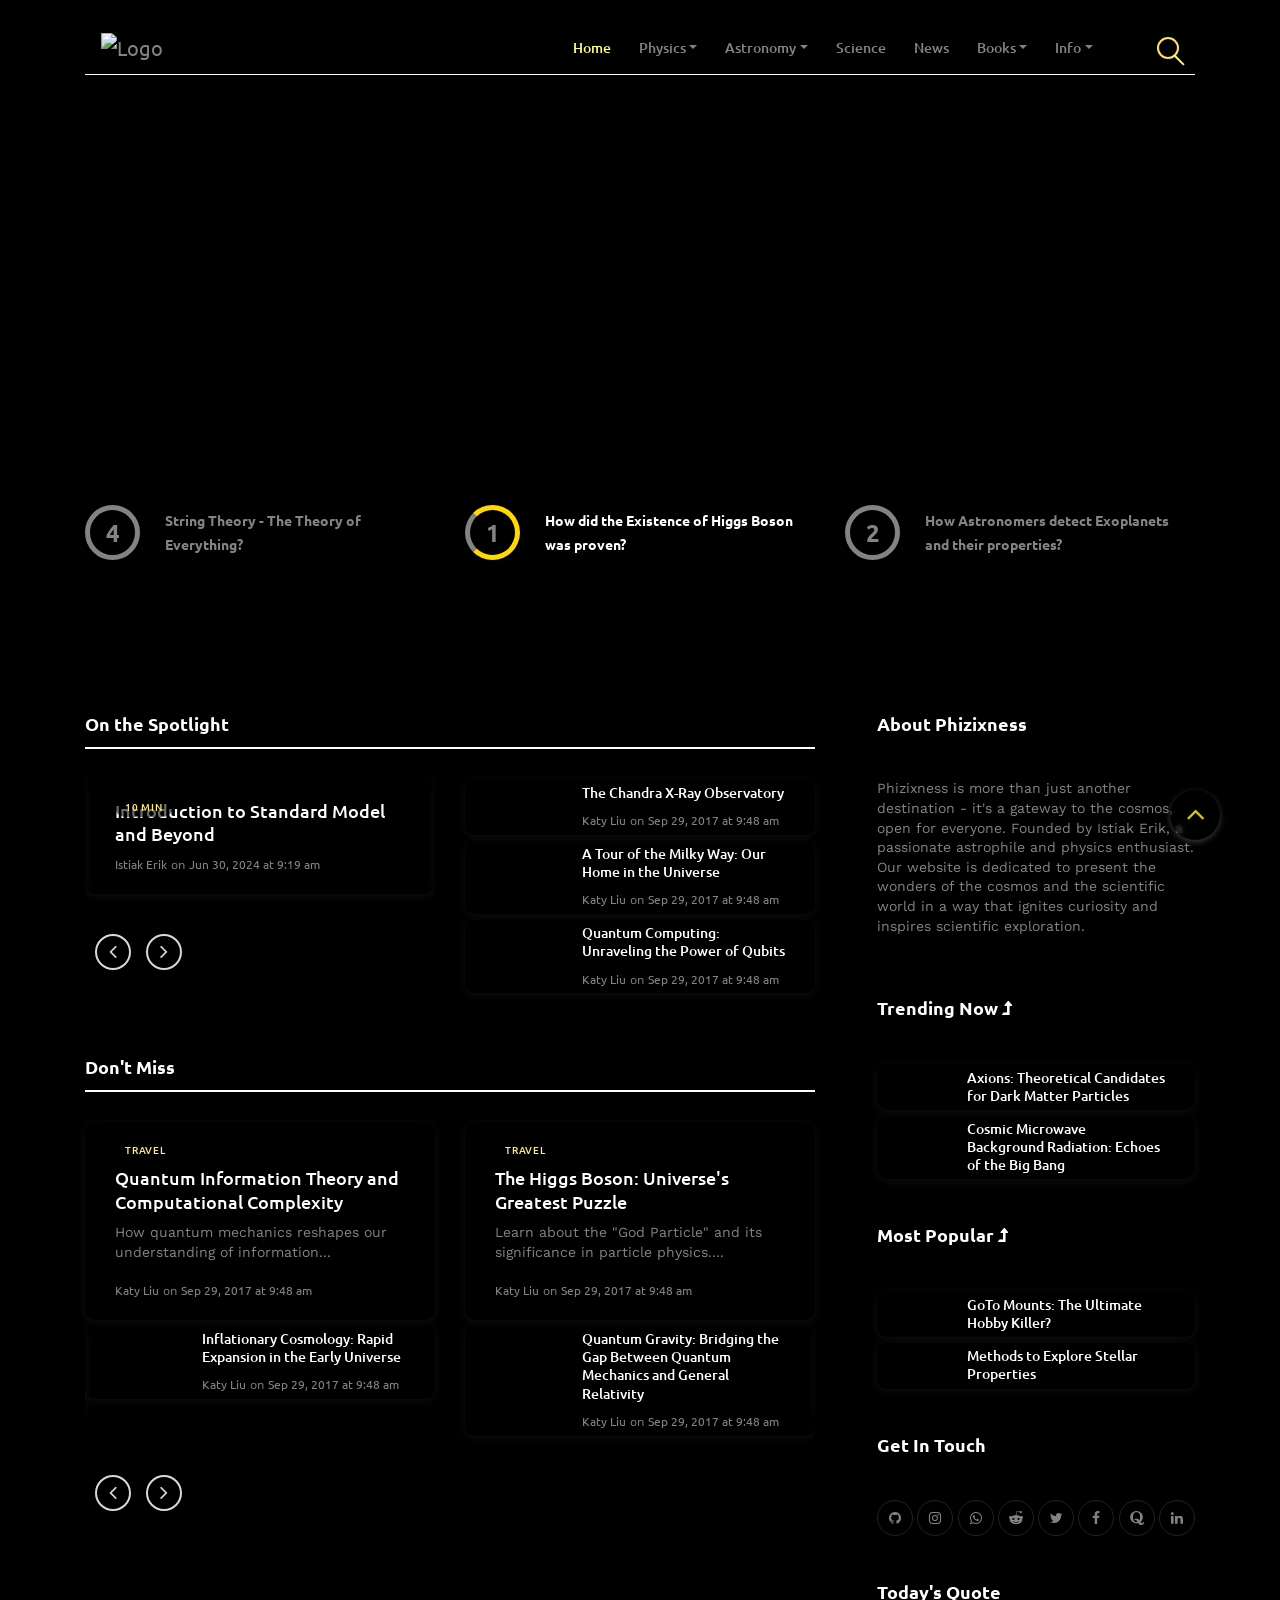
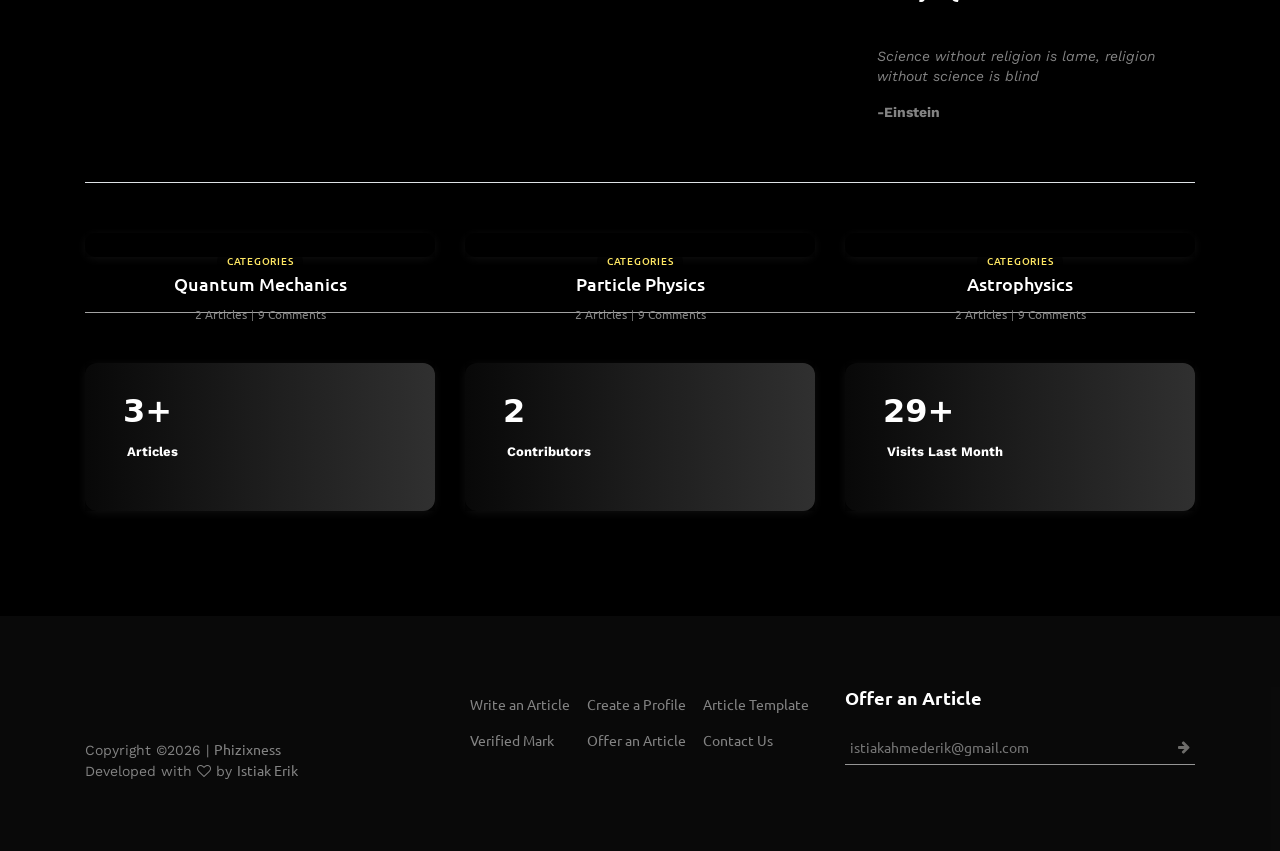
==== index.html @ fdd2c95c "Add files via upload" ====
<!DOCTYPE html>
<html lang="en">


<head>
    <meta charset="UTF-8">
    <meta name="description" content="">
    <meta http-equiv="X-UA-Compatible" content="IE=edge">
    <meta name="viewport" content="width=device-width, initial-scale=1, shrink-to-fit=no">
    <!-- The above 4 meta tags *must* come first in the head; any other head content must come *after* these tags -->

    <!-- Title  -->
    <title>Phizixness - Home</title>

    <!-- Favicon  -->
    <link rel="icon" href="img/core-img/favicon.ico">

    <!-- Style CSS -->
    <link rel="stylesheet" href="style.css">

<!-- Google tag (gtag.js) -->
<script async src="https://www.googletagmanager.com/gtag/js?id=G-6TRLHV42CL"></script>
<script>
  window.dataLayer = window.dataLayer || [];
  function gtag(){dataLayer.push(arguments);}
  gtag('js', new Date());

  gtag('config', 'G-6TRLHV42CL');
</script>

</head>

<body>
    <!-- Preloader Start -->
    <div id="preloader">
        <div class="preload-content">
            <div id="world-load"></div>
        </div>
    </div>
    <!-- Preloader End -->

    <!-- ***** Header Area Start ***** -->
    <header class="header-area">
        <div class="container">
            <div class="row">
                <div class="col-12">
                    <nav class="navbar navbar-expand-lg">
                        <!-- Logo -->
                        <a class="navbar-brand" href="index.html"><img src="img/core-img/logo.png" alt="Logo"></a>
                      
                        <!-- Navbar Toggler -->
                        <button class="navbar-toggler" type="button" data-toggle="collapse" data-target="#worldNav" aria-controls="worldNav" aria-expanded="false" aria-label="Toggle navigation"><span class="navbar-toggler-icon"></span></button>
                        <!-- Navbar -->
                        <div class="collapse navbar-collapse" id="worldNav">
                            <ul class="navbar-nav ml-auto">
                                <li class="nav-item active">
                                    <a class="nav-link" href="index.html">Home <span class="sr-only">(current)</span></a>
                                </li>
                                
                                <li class="nav-item dropdown">
                                    <a class="nav-link dropdown-toggle" href="#" id="navbarDropdown" role="button" data-toggle="dropdown" aria-haspopup="true" aria-expanded="false">Physics</a>
                                    <div class="dropdown-menu" aria-labelledby="navbarDropdown">
                                        <a class="dropdown-item" href="astrophysics.html"><b>Astrophysics</b></a>
                                        <a class="dropdown-item" href="qm.html"><b>Quantum Mechanics</b></a>
                                        <a class="dropdown-item" href="pp.html"><b>Particle Physics</b></a>
                                        <a class="dropdown-item" href="tp.html"><b>Theoretical Physics</b></a>
                                    </div>
                                </li>

                                <li class="nav-item dropdown">
                                    <a class="nav-link dropdown-toggle" href="#" id="navbarDropdown" role="button" data-toggle="dropdown" aria-haspopup="true" aria-expanded="false">Astronomy</a>
                                    <div class="dropdown-menu" aria-labelledby="navbarDropdown">
                                        <a class="dropdown-item" href="astronomy.html"><b>Astronomy</b></a>
                                        <a class="dropdown-item" href="ns.html"><b>In the Sky</b></a>
                                        <a class="dropdown-item" href="ap.html"><b>Astrophotography</b></a>
                                    </div>
                                </li>



                            <li class="nav-item">
                                <a class="nav-link" href="s.html">Science</a>
                            </li>
                                
                                <li class="nav-item">
                                    <a class="nav-link" href="news.html">News</a>
                                </li>

                                <li class="nav-item dropdown">
                                    <a class="nav-link dropdown-toggle" href="#" id="navbarDropdown" role="button" data-toggle="dropdown" aria-haspopup="true" aria-expanded="false">Books</a>
                                    <div class="dropdown-menu" aria-labelledby="navbarDropdown">
                                        <a class="dropdown-item" href="https://phizixness.github.io/quran/"><b>Quran</b></a>
                                        <a class="dropdown-item" href="book.html"><b>Self-Help Books</b></a>
                                    </div>
                                </li>




                                <li class="nav-item dropdown">
                                    <a class="nav-link dropdown-toggle" href="#" id="navbarDropdown" role="button" data-toggle="dropdown" aria-haspopup="true" aria-expanded="false">Info</a>
                                    <div class="dropdown-menu" aria-labelledby="navbarDropdown">
                                        <a class="dropdown-item" href="writer's-info.html"><b>Certified Writers</b></a>
                                        <a class="dropdown-item" href="faqs.html"><b>FAQs</b></a>
                                        <a class="dropdown-item" href="about.html"><b>Our Mission</b></a>
                                        <a class="dropdown-item" href="contact.html"><b>Contact</b></a>

                                    </div>
                                </li>
                            </ul>
                            <!-- Search Form  -->
                            <div id="search-wrapper">
                                <form action="search.html">
                                    <input type="text" id="search" placeholder="Search Anything...">
                                    <div id="close-icon"></div>
                                    <input class="d-none" type="submit" value="">
                                </form>
                            </div>
                        </div>
                    </nav>
                </div>
            </div>
        </div>
    </header>
    <!-- ***** Header Area End ***** -->

    <!-- ********** Hero Area Start ********** -->
    <div class="hero-area">

        <!-- Hero Slides Area -->
        <div class="hero-slides owl-carousel">
            <!-- Single Slide -->
            <div class="single-hero-slide bg-img background-overlay" style="background-image: url(img/index-img/sl1.webp);"></div>
            <!-- Single Slide -->
            <div class="single-hero-slide bg-img background-overlay" style="background-image: url(img/index-img/sl2.webp);"></div>
            <!-- Single Slide -->
            <div class="single-hero-slide bg-img background-overlay" style="background-image: url(img/index-img/sl3.webp);"></div>
            <!-- Single Slide -->
            <div class="single-hero-slide bg-img background-overlay" style="background-image: url(img/index-img/sl4.webp);"></div>
        </div>

        <!-- Hero Post Slide -->
        <div class="hero-post-area">
            <div class="container">
                <div class="row">
                    <div class="col-12">
                        <div class="hero-post-slide">
                            <!-- Single Slide -->
                            <div class="single-slide d-flex align-items-center">
                                <div class="post-number">
                                    <p>1</p>
                                </div>
                                <div class="post-title">
                                    <a href="single-blog.html">How did the Existence of Higgs Boson was proven?</a>
                                </div>
                            </div>
                            <!-- Single Slide -->
                            <div class="single-slide d-flex align-items-center">
                                <div class="post-number">
                                    <p>2</p>
                                </div>
                                <div class="post-title">
                                    <a href="single-blog.html">How Astronomers detect Exoplanets and their properties?</a>
                                </div>
                            </div>
                            <!-- Single Slide -->
                            <div class="single-slide d-flex align-items-center">
                                <div class="post-number">
                                    <p>3</p>
                                </div>
                                <div class="post-title">
                                    <a href="single-blog.html">Nutrino - The Ghost Particle</a>
                                </div>
                            </div>
                            <!-- Single Slide -->
                            <div class="single-slide d-flex align-items-center">
                                <div class="post-number">
                                    <p>4</p>
                                </div>
                                <div class="post-title">
                                    <a href="single-blog.html">String Theory - The Theory of Everything?</a>
                                </div>
                            </div>
                            
                        </div>
                    </div>
                </div>
            </div>
        </div>
    </div>
    <!-- ********** Hero Area End ********** -->
    <div class="main-content-wrapper section-padding-100">
        <div class="container">
            <div class="row justify-content-center">
                <!-- ============= Post Content Area Start ============= -->
                <div class="col-12 col-lg-8">
                    <div class="post-content-area mb-50">
                        <!-- Catagory Area -->
                        <div class="world-catagory-area">
                            <ul class="nav nav-tabs" id="myTab" role="tablist">
                                <li class="title">On the Spotlight</li>

                                
                            </ul>

                            <div class="tab-content" id="myTabContent">

                                <div class="tab-pane fade show active" id="world-tab-1" role="tabpanel" aria-labelledby="tab1">
                                    <div class="row">
                                        <div class="col-12 col-md-6">
                                            <div class="world-catagory-slider owl-carousel wow fadeInUpBig" data-wow-delay="0.1s">

                                                <!-- Single Blog Post -->
                                                <div class="single-blog-post">
                                                    <!-- Post Thumbnail -->
                                                    <div class="post-thumbnail">
                                                        <a href="pp-Standard-Model.html"> <img src="img/main-img/pp/pp-1.webp" alt=""></a>
                                                        <!-- Catagory -->
                                                        <div class="post-cta"><a href="#">10 Min</a></div>
                                                    </div>
                                                    <!-- Post Content -->
                                                    <div class="post-content">
                                                        <a href="pp-Standard-Model.html" class="headline">
                                                            <h5>Introduction to Standard Model and Beyond</h5>
                                                        </a>
                                                        <!-- Post Meta -->
                                                        <div class="post-meta">
                                                            <p><a href="#" class="post-author">Istiak Erik</a> on <a href="#" class="post-date">Jun 30, 2024 at 9:19 am</a></p>
                                                        </div>
                                                    </div>
                                                </div>

                                                <!-- Single Blog Post -->
                                                <div class="single-blog-post">
                                                    <!-- Post Thumbnail -->
                                                    <div class="post-thumbnail">
                                                        <a href="an-Tapestry-of-Constellations.html"> <img src="img/main-img/an/an-1.webp" alt=""></a>
                                                        <!-- Catagory -->
                                                        <div class="post-cta"><a href="#">travel</a></div>
                                                    </div>
                                                    <!-- Post Content -->
                                                    <div class="post-content">
                                                        <a href="an-Tapestry-of-Constellations.html" class="headline">
                                                            <h5>Backstory: Mythological Tapestry of Constellations</h5>
                                                        </a>
                                                        <!-- Post Meta -->
                                                        <div class="post-meta">
                                                            <p><a href="#" class="post-author">Istiak Erik</a> on <a href="#" class="post-date">Jun 30, 2024 at 9:19 am</a></p>
                                                        </div>
                                                    </div>
                                                </div>


                                            </div>
                                        </div>

                                        <div class="col-12 col-md-6">
                                            <!-- Single Blog Post -->
                                            <div class="single-blog-post post-style-2 d-flex align-items-center wow fadeInUpBig" data-wow-delay="0.2s">
                                                <!-- Post Thumbnail -->
                                                <div class="post-thumbnail">
                                                    <a href="chandraxray.html"> <img src="img/icon-img/chandraxray.jpg" alt=""></a>
                                                </div>
                                                <!-- Post Content -->
                                                <div class="post-content">
                                                    <a href="chandraxray.html" class="headline">
                                                        <h5>The Chandra X-Ray Observatory</h5>
                                                    </a>
                                                    <!-- Post Meta -->
                                                    <div class="post-meta">
                                                        <p><a href="chandraxray.html" class="post-author">Katy Liu</a> on <a href="#" class="post-date">Sep 29, 2017 at 9:48 am</a></p>
                                                    </div>
                                                </div>
                                            </div>



                                            <!-- Single Blog Post -->
                                            <div class="single-blog-post post-style-2 d-flex align-items-center wow fadeInUpBig" data-wow-delay="0.4s">
                                                <!-- Post Thumbnail -->
                                                <div class="post-thumbnail">
                                                    <a href="tourofmilkyway.html"> <img src="img/icon-img/tourofmilkyway.jpg" alt=""></a>
                                                </div>
                                                <!-- Post Content -->
                                                <div class="post-content">
                                                    <a href="tourofmilkyway.html" class="headline">
                                                        <h5>A Tour of the Milky Way: Our Home in the Universe</h5>
                                                    </a>
                                                    <!-- Post Meta -->
                                                    <div class="post-meta">
                                                        <p><a href="tourofmilkyway.html" class="post-author">Katy Liu</a> on <a href="#" class="post-date">Sep 29, 2017 at 9:48 am</a></p>
                                                    </div>
                                                </div>
                                            </div>

                                            <!-- Single Blog Post -->
                                            <div class="single-blog-post post-style-2 d-flex align-items-center wow fadeInUpBig" data-wow-delay="0.5s">
                                                <!-- Post Thumbnail -->
                                                <div class="post-thumbnail">
                                                    <a href="qcomputing.html"> <img src="img/icon-img/qcomputing.jpg" alt=""></a>
                                                </div>
                                                <!-- Post Content -->
                                                <div class="post-content">
                                                    <a href="qcomputing.hml" class="headline">
                                                        <h5>Quantum Computing: Unraveling the Power of Qubits</h5>
                                                    </a>
                                                    <!-- Post Meta -->
                                                    <div class="post-meta">
                                                        <p><a href="qcomputing.html" class="post-author">Katy Liu</a> on <a href="#" class="post-date">Sep 29, 2017 at 9:48 am</a></p>
                                                    </div>
                                                </div>
                                            </div>
                                        </div>
                                    </div>
                                </div>

                                <div class="tab-pane fade" id="world-tab-2" role="tabpanel" aria-labelledby="tab2">
                                    <div class="row">
                                        <div class="col-12 col-md-6">
                                            <!-- Single Blog Post -->
                                            <div class="single-blog-post">
                                                <!-- Post Thumbnail -->
                                                <div class="post-thumbnail">
                                                    <img src="img/blog-img/b1.jpg" alt="">
                                                    <!-- Catagory -->
                                                    <div class="post-cta"><a href="#">travel</a></div>
                                                </div>
                                                <!-- Post Content -->
                                                <div class="post-content">
                                                    <a href="#" class="headline">
                                                        <h5>Gogh’s Turbulent Mind Depict One of the Most Complex Concepts in Physics?</h5>
                                                    </a>
                                                    <p>........</p>
                                                    <!-- Post Meta -->
                                                    <div class="post-meta">
                                                        <p><a href="#" class="post-author">Katy Liu</a> on <a href="#" class="post-date">Sep 29, 2017 at 9:48 am</a></p>
                                                    </div>
                                                </div>
                                            </div>
                                        </div>

                                        <div class="col-12 col-md-6">
                                            <!-- Single Blog Post -->
                                            <div class="single-blog-post post-style-2 d-flex align-items-center">
                                                <!-- Post Thumbnail -->
                                                <div class="post-thumbnail">
                                                    <img src="img/blog-img/b10.jpg" alt="">
                                                </div>
                                                <!-- Post Content -->
                                                <div class="post-content">
                                                    <a href="#" class="headline">
                                                        <h5>.</h5>
                                                    </a>
                                                    <!-- Post Meta -->
                                                    <div class="post-meta">
                                                        <p><a href="#" class="post-author">Katy Liu</a> on <a href="#" class="post-date">Sep 29, 2017 at 9:48 am</a></p>
                                                    </div>
                                                </div>
                                            </div>

                                            <!-- Single Blog Post -->
                                            <div class="single-blog-post post-style-2 d-flex align-items-center">
                                                <!-- Post Thumbnail -->
                                                <div class="post-thumbnail">
                                                    <img src="img/blog-img/b11.jpg" alt="">
                                                </div>
                                                <!-- Post Content -->
                                                <div class="post-content">
                                                    <a href="#" class="headline">
                                                        <h5>.</h5>
                                                    </a>
                                                    <!-- Post Meta -->
                                                    <div class="post-meta">
                                                        <p><a href="#" class="post-author">Katy Liu</a> on <a href="#" class="post-date">Sep 29, 2017 at 9:48 am</a></p>
                                                    </div>
                                                </div>
                                            </div>

                                            <!-- Single Blog Post -->
                                            <div class="single-blog-post post-style-2 d-flex align-items-center">
                                                <!-- Post Thumbnail -->
                                                <div class="post-thumbnail">
                                                    <img src="img/blog-img/b12.jpg" alt="">
                                                </div>
                                                <!-- Post Content -->
                                                <div class="post-content">
                                                    <a href="#" class="headline">
                                                        <h5>.</h5>
                                                    </a>
                                                    <!-- Post Meta -->
                                                    <div class="post-meta">
                                                        <p><a href="#" class="post-author">Katy Liu</a> on <a href="#" class="post-date">Sep 29, 2017 at 9:48 am</a></p>
                                                    </div>
                                                </div>
                                            </div>

                                            <!-- Single Blog Post -->
                                            <div class="single-blog-post post-style-2 d-flex align-items-center">
                                                <!-- Post Thumbnail -->
                                                <div class="post-thumbnail">
                                                    <img src="img/blog-img/b13.jpg" alt="">
                                                </div>
                                                <!-- Post Content -->
                                                <div class="post-content">
                                                    <a href="#" class="headline">
                                                        <h5>.</h5>
                                                    </a>
                                                    <!-- Post Meta -->
                                                    <div class="post-meta">
                                                        <p><a href="#" class="post-author">Katy Liu</a> on <a href="#" class="post-date">Sep 29, 2017 at 9:48 am</a></p>
                                                    </div>
                                                </div>
                                            </div>
                                        </div>
                                    </div>
                                </div>

                                <div class="tab-pane fade" id="world-tab-3" role="tabpanel" aria-labelledby="tab3">
                                    <div class="row">
                                        <div class="col-12 col-md-6">
                                            <!-- Single Blog Post -->
                                            <div class="single-blog-post">
                                                <!-- Post Thumbnail -->
                                                <div class="post-thumbnail">
                                                    <img src="img/blog-img/b1.jpg" alt="">
                                                    <!-- Catagory -->
                                                    <div class="post-cta"><a href="#">travel</a></div>
                                                </div>
                                                <!-- Post Content -->
                                                <div class="post-content">
                                                    <a href="#" class="headline">
                                                        <h5>.....</h5>
                                                    </a>
                                                    <p>........</p>
                                                    <!-- Post Meta -->
                                                    <div class="post-meta">
                                                        <p><a href="#" class="post-author">Katy Liu</a> on <a href="#" class="post-date">Sep 29, 2017 at 9:48 am</a></p>
                                                    </div>
                                                </div>
                                            </div>
                                        </div>

                                        <div class="col-12 col-md-6">
                                            <!-- Single Blog Post -->
                                            <div class="single-blog-post post-style-2 d-flex align-items-center">
                                                <!-- Post Thumbnail -->
                                                <div class="post-thumbnail">
                                                    <img src="img/blog-img/b10.jpg" alt="">
                                                </div>
                                                <!-- Post Content -->
                                                <div class="post-content">
                                                    <a href="#" class="headline">
                                                        <h5>.</h5>
                                                    </a>
                                                    <!-- Post Meta -->
                                                    <div class="post-meta">
                                                        <p><a href="#" class="post-author">Katy Liu</a> on <a href="#" class="post-date">Sep 29, 2017 at 9:48 am</a></p>
                                                    </div>
                                                </div>
                                            </div>

                                            <!-- Single Blog Post -->
                                            <div class="single-blog-post post-style-2 d-flex align-items-center">
                                                <!-- Post Thumbnail -->
                                                <div class="post-thumbnail">
                                                    <img src="img/blog-img/b11.jpg" alt="">
                                                </div>
                                                <!-- Post Content -->
                                                <div class="post-content">
                                                    <a href="#" class="headline">
                                                        <h5>.</h5>
                                                    </a>
                                                    <!-- Post Meta -->
                                                    <div class="post-meta">
                                                        <p><a href="#" class="post-author">Katy Liu</a> on <a href="#" class="post-date">Sep 29, 2017 at 9:48 am</a></p>
                                                    </div>
                                                </div>
                                            </div>

                                            <!-- Single Blog Post -->
                                            <div class="single-blog-post post-style-2 d-flex align-items-center">
                                                <!-- Post Thumbnail -->
                                                <div class="post-thumbnail">
                                                    <img src="img/blog-img/b12.jpg" alt="">
                                                </div>
                                                <!-- Post Content -->
                                                <div class="post-content">
                                                    <a href="#" class="headline">
                                                        <h5>.</h5>
                                                    </a>
                                                    <!-- Post Meta -->
                                                    <div class="post-meta">
                                                        <p><a href="#" class="post-author">Katy Liu</a> on <a href="#" class="post-date">Sep 29, 2017 at 9:48 am</a></p>
                                                    </div>
                                                </div>
                                            </div>

                                            <!-- Single Blog Post -->
                                            <div class="single-blog-post post-style-2 d-flex align-items-center">
                                                <!-- Post Thumbnail -->
                                                <div class="post-thumbnail">
                                                    <img src="img/blog-img/b13.jpg" alt="">
                                                </div>
                                                <!-- Post Content -->
                                                <div class="post-content">
                                                    <a href="#" class="headline">
                                                        <h5>.</h5>
                                                    </a>
                                                    <!-- Post Meta -->
                                                    <div class="post-meta">
                                                        <p><a href="#" class="post-author">Katy Liu</a> on <a href="#" class="post-date">Sep 29, 2017 at 9:48 am</a></p>
                                                    </div>
                                                </div>
                                            </div>
                                        </div>
                                    </div>
                                </div>

                                <div class="tab-pane fade" id="world-tab-4" role="tabpanel" aria-labelledby="tab4">
                                    <div class="row">
                                        <div class="col-12 col-md-6">
                                            <!-- Single Blog Post -->
                                            <div class="single-blog-post">
                                                <!-- Post Thumbnail -->
                                                <div class="post-thumbnail">
                                                    <img src="img/blog-img/b1.jpg" alt="">
                                                    <!-- Catagory -->
                                                    <div class="post-cta"><a href="#">travel</a></div>
                                                </div>
                                                <!-- Post Content -->
                                                <div class="post-content">
                                                    <a href="#" class="headline">
                                                        <h5>.....</h5>
                                                    </a>
                                                    <p>........</p>
                                                    <!-- Post Meta -->
                                                    <div class="post-meta">
                                                        <p><a href="#" class="post-author">Katy Liu</a> on <a href="#" class="post-date">Sep 29, 2017 at 9:48 am</a></p>
                                                    </div>
                                                </div>
                                            </div>
                                        </div>

                                        <div class="col-12 col-md-6">
                                            <!-- Single Blog Post -->
                                            <div class="single-blog-post post-style-2 d-flex align-items-center">
                                                <!-- Post Thumbnail -->
                                                <div class="post-thumbnail">
                                                    <img src="img/blog-img/b10.jpg" alt="">
                                                </div>
                                                <!-- Post Content -->
                                                <div class="post-content">
                                                    <a href="#" class="headline">
                                                        <h5>.</h5>
                                                    </a>
                                                    <!-- Post Meta -->
                                                    <div class="post-meta">
                                                        <p><a href="#" class="post-author">Katy Liu</a> on <a href="#" class="post-date">Sep 29, 2017 at 9:48 am</a></p>
                                                    </div>
                                                </div>
                                            </div>

                                            <!-- Single Blog Post -->
                                            <div class="single-blog-post post-style-2 d-flex align-items-center">
                                                <!-- Post Thumbnail -->
                                                <div class="post-thumbnail">
                                                    <img src="img/blog-img/b11.jpg" alt="">
                                                </div>
                                                <!-- Post Content -->
                                                <div class="post-content">
                                                    <a href="#" class="headline">
                                                        <h5>.</h5>
                                                    </a>
                                                    <!-- Post Meta -->
                                                    <div class="post-meta">
                                                        <p><a href="#" class="post-author">Katy Liu</a> on <a href="#" class="post-date">Sep 29, 2017 at 9:48 am</a></p>
                                                    </div>
                                                </div>
                                            </div>

                                            <!-- Single Blog Post -->
                                            <div class="single-blog-post post-style-2 d-flex align-items-center">
                                                <!-- Post Thumbnail -->
                                                <div class="post-thumbnail">
                                                    <img src="img/blog-img/b12.jpg" alt="">
                                                </div>
                                                <!-- Post Content -->
                                                <div class="post-content">
                                                    <a href="#" class="headline">
                                                        <h5>.</h5>
                                                    </a>
                                                    <!-- Post Meta -->
                                                    <div class="post-meta">
                                                        <p><a href="#" class="post-author">Katy Liu</a> on <a href="#" class="post-date">Sep 29, 2017 at 9:48 am</a></p>
                                                    </div>
                                                </div>
                                            </div>

                                            <!-- Single Blog Post -->
                                            <div class="single-blog-post post-style-2 d-flex align-items-center">
                                                <!-- Post Thumbnail -->
                                                <div class="post-thumbnail">
                                                    <img src="img/blog-img/b13.jpg" alt="">
                                                </div>
                                                <!-- Post Content -->
                                                <div class="post-content">
                                                    <a href="#" class="headline">
                                                        <h5>.</h5>
                                                    </a>
                                                    <!-- Post Meta -->
                                                    <div class="post-meta">
                                                        <p><a href="#" class="post-author">Katy Liu</a> on <a href="#" class="post-date">Sep 29, 2017 at 9:48 am</a></p>
                                                    </div>
                                                </div>
                                            </div>
                                        </div>
                                    </div>
                                </div>

                                <div class="tab-pane fade" id="world-tab-5" role="tabpanel" aria-labelledby="tab5">
                                    <div class="row">
                                        <div class="col-12 col-md-6">
                                            <!-- Single Blog Post -->
                                            <div class="single-blog-post">
                                                <!-- Post Thumbnail -->
                                                <div class="post-thumbnail">
                                                    <img src="img/blog-img/b1.jpg" alt="">
                                                    <!-- Catagory -->
                                                    <div class="post-cta"><a href="#">travel</a></div>
                                                </div>
                                                <!-- Post Content -->
                                                <div class="post-content">
                                                    <a href="#" class="headline">
                                                        <h5>.....</h5>
                                                    </a>
                                                    <p>........</p>
                                                    <!-- Post Meta -->
                                                    <div class="post-meta">
                                                        <p><a href="#" class="post-author">Katy Liu</a> on <a href="#" class="post-date">Sep 29, 2017 at 9:48 am</a></p>
                                                    </div>
                                                </div>
                                            </div>
                                        </div>

                                        <div class="col-12 col-md-6">
                                            <!-- Single Blog Post -->
                                            <div class="single-blog-post post-style-2 d-flex align-items-center">
                                                <!-- Post Thumbnail -->
                                                <div class="post-thumbnail">
                                                    <img src="img/blog-img/b10.jpg" alt="">
                                                </div>
                                                <!-- Post Content -->
                                                <div class="post-content">
                                                    <a href="#" class="headline">
                                                        <h5>.</h5>
                                                    </a>
                                                    <!-- Post Meta -->
                                                    <div class="post-meta">
                                                        <p><a href="#" class="post-author">Katy Liu</a> on <a href="#" class="post-date">Sep 29, 2017 at 9:48 am</a></p>
                                                    </div>
                                                </div>
                                            </div>

                                            <!-- Single Blog Post -->
                                            <div class="single-blog-post post-style-2 d-flex align-items-center">
                                                <!-- Post Thumbnail -->
                                                <div class="post-thumbnail">
                                                    <img src="img/blog-img/b11.jpg" alt="">
                                                </div>
                                                <!-- Post Content -->
                                                <div class="post-content">
                                                    <a href="#" class="headline">
                                                        <h5>.</h5>
                                                    </a>
                                                    <!-- Post Meta -->
                                                    <div class="post-meta">
                                                        <p><a href="#" class="post-author">Katy Liu</a> on <a href="#" class="post-date">Sep 29, 2017 at 9:48 am</a></p>
                                                    </div>
                                                </div>
                                            </div>

                                            <!-- Single Blog Post -->
                                            <div class="single-blog-post post-style-2 d-flex align-items-center">
                                                <!-- Post Thumbnail -->
                                                <div class="post-thumbnail">
                                                    <img src="img/blog-img/b12.jpg" alt="">
                                                </div>
                                                <!-- Post Content -->
                                                <div class="post-content">
                                                    <a href="#" class="headline">
                                                        <h5>.</h5>
                                                    </a>
                                                    <!-- Post Meta -->
                                                    <div class="post-meta">
                                                        <p><a href="#" class="post-author">Katy Liu</a> on <a href="#" class="post-date">Sep 29, 2017 at 9:48 am</a></p>
                                                    </div>
                                                </div>
                                            </div>

                                            <!-- Single Blog Post -->
                                            <div class="single-blog-post post-style-2 d-flex align-items-center">
                                                <!-- Post Thumbnail -->
                                                <div class="post-thumbnail">
                                                    <img src="img/blog-img/b13.jpg" alt="">
                                                </div>
                                                <!-- Post Content -->
                                                <div class="post-content">
                                                    <a href="#" class="headline">
                                                        <h5>.</h5>
                                                    </a>
                                                    <!-- Post Meta -->
                                                    <div class="post-meta">
                                                        <p><a href="#" class="post-author">Katy Liu</a> on <a href="#" class="post-date">Sep 29, 2017 at 9:48 am</a></p>
                                                    </div>
                                                </div>
                                            </div>
                                        </div>
                                    </div>
                                </div>

                                <div class="tab-pane fade" id="world-tab-6" role="tabpanel" aria-labelledby="tab6">
                                    <div class="row">
                                        <div class="col-12 col-md-6">
                                            <!-- Single Blog Post -->
                                            <div class="single-blog-post">
                                                <!-- Post Thumbnail -->
                                                <div class="post-thumbnail">
                                                    <img src="img/blog-img/b1.jpg" alt="">
                                                    <!-- Catagory -->
                                                    <div class="post-cta"><a href="#">travel</a></div>
                                                </div>
                                                <!-- Post Content -->
                                                <div class="post-content">
                                                    <a href="#" class="headline">
                                                        <h5>.....</h5>
                                                    </a>
                                                    <p>........</p>
                                                    <!-- Post Meta -->
                                                    <div class="post-meta">
                                                        <p><a href="#" class="post-author">Katy Liu</a> on <a href="#" class="post-date">Sep 29, 2017 at 9:48 am</a></p>
                                                    </div>
                                                </div>
                                            </div>
                                        </div>

                                        <div class="col-12 col-md-6">
                                            <!-- Single Blog Post -->
                                            <div class="single-blog-post post-style-2 d-flex align-items-center">
                                                <!-- Post Thumbnail -->
                                                <div class="post-thumbnail">
                                                    <img src="img/blog-img/b10.jpg" alt="">
                                                </div>
                                                <!-- Post Content -->
                                                <div class="post-content">
                                                    <a href="#" class="headline">
                                                        <h5>.</h5>
                                                    </a>
                                                    <!-- Post Meta -->
                                                    <div class="post-meta">
                                                        <p><a href="#" class="post-author">Katy Liu</a> on <a href="#" class="post-date">Sep 29, 2017 at 9:48 am</a></p>
                                                    </div>
                                                </div>
                                            </div>

                                            <!-- Single Blog Post -->
                                            <div class="single-blog-post post-style-2 d-flex align-items-center">
                                                <!-- Post Thumbnail -->
                                                <div class="post-thumbnail">
                                                    <img src="img/blog-img/b11.jpg" alt="">
                                                </div>
                                                <!-- Post Content -->
                                                <div class="post-content">
                                                    <a href="#" class="headline">
                                                        <h5>.</h5>
                                                    </a>
                                                    <!-- Post Meta -->
                                                    <div class="post-meta">
                                                        <p><a href="#" class="post-author">Katy Liu</a> on <a href="#" class="post-date">Sep 29, 2017 at 9:48 am</a></p>
                                                    </div>
                                                </div>
                                            </div>

                                            <!-- Single Blog Post -->
                                            <div class="single-blog-post post-style-2 d-flex align-items-center">
                                                <!-- Post Thumbnail -->
                                                <div class="post-thumbnail">
                                                    <img src="img/blog-img/b12.jpg" alt="">
                                                </div>
                                                <!-- Post Content -->
                                                <div class="post-content">
                                                    <a href="#" class="headline">
                                                        <h5>.</h5>
                                                    </a>
                                                    <!-- Post Meta -->
                                                    <div class="post-meta">
                                                        <p><a href="#" class="post-author">Katy Liu</a> on <a href="#" class="post-date">Sep 29, 2017 at 9:48 am</a></p>
                                                    </div>
                                                </div>
                                            </div>

                                            <!-- Single Blog Post -->
                                            <div class="single-blog-post post-style-2 d-flex align-items-center">
                                                <!-- Post Thumbnail -->
                                                <div class="post-thumbnail">
                                                    <img src="img/blog-img/b13.jpg" alt="">
                                                </div>
                                                <!-- Post Content -->
                                                <div class="post-content">
                                                    <a href="#" class="headline">
                                                        <h5>.</h5>
                                                    </a>
                                                    <!-- Post Meta -->
                                                    <div class="post-meta">
                                                        <p><a href="#" class="post-author">Katy Liu</a> on <a href="#" class="post-date">Sep 29, 2017 at 9:48 am</a></p>
                                                    </div>
                                                </div>
                                            </div>
                                        </div>
                                    </div>
                                </div>

                                <div class="tab-pane fade" id="world-tab-7" role="tabpanel" aria-labelledby="tab7">
                                    <div class="row">
                                        <div class="col-12 col-md-6">
                                            <!-- Single Blog Post -->
                                            <div class="single-blog-post">
                                                <!-- Post Thumbnail -->
                                                <div class="post-thumbnail">
                                                    <img src="img/blog-img/b1.jpg" alt="">
                                                    <!-- Catagory -->
                                                    <div class="post-cta"><a href="#">travel</a></div>
                                                </div>
                                                <!-- Post Content -->
                                                <div class="post-content">
                                                    <a href="#" class="headline">
                                                        <h5>.....</h5>
                                                    </a>
                                                    <p>........</p>
                                                    <!-- Post Meta -->
                                                    <div class="post-meta">
                                                        <p><a href="#" class="post-author">Katy Liu</a> on <a href="#" class="post-date">Sep 29, 2017 at 9:48 am</a></p>
                                                    </div>
                                                </div>
                                            </div>
                                        </div>

                                        <div class="col-12 col-md-6">
                                            <!-- Single Blog Post -->
                                            <div class="single-blog-post post-style-2 d-flex align-items-center">
                                                <!-- Post Thumbnail -->
                                                <div class="post-thumbnail">
                                                    <img src="img/blog-img/b10.jpg" alt="">
                                                </div>
                                                <!-- Post Content -->
                                                <div class="post-content">
                                                    <a href="#" class="headline">
                                                        <h5>.</h5>
                                                    </a>
                                                    <!-- Post Meta -->
                                                    <div class="post-meta">
                                                        <p><a href="#" class="post-author">Katy Liu</a> on <a href="#" class="post-date">Sep 29, 2017 at 9:48 am</a></p>
                                                    </div>
                                                </div>
                                            </div>

                                            <!-- Single Blog Post -->
                                            <div class="single-blog-post post-style-2 d-flex align-items-center">
                                                <!-- Post Thumbnail -->
                                                <div class="post-thumbnail">
                                                    <img src="img/blog-img/b11.jpg" alt="">
                                                </div>
                                                <!-- Post Content -->
                                                <div class="post-content">
                                                    <a href="#" class="headline">
                                                        <h5>.</h5>
                                                    </a>
                                                    <!-- Post Meta -->
                                                    <div class="post-meta">
                                                        <p><a href="#" class="post-author">Katy Liu</a> on <a href="#" class="post-date">Sep 29, 2017 at 9:48 am</a></p>
                                                    </div>
                                                </div>
                                            </div>

                                            <!-- Single Blog Post -->
                                            <div class="single-blog-post post-style-2 d-flex align-items-center">
                                                <!-- Post Thumbnail -->
                                                <div class="post-thumbnail">
                                                    <img src="img/blog-img/b12.jpg" alt="">
                                                </div>
                                                <!-- Post Content -->
                                                <div class="post-content">
                                                    <a href="#" class="headline">
                                                        <h5>.</h5>
                                                    </a>
                                                    <!-- Post Meta -->
                                                    <div class="post-meta">
                                                        <p><a href="#" class="post-author">Katy Liu</a> on <a href="#" class="post-date">Sep 29, 2017 at 9:48 am</a></p>
                                                    </div>
                                                </div>
                                            </div>

                                            <!-- Single Blog Post -->
                                            <div class="single-blog-post post-style-2 d-flex align-items-center">
                                                <!-- Post Thumbnail -->
                                                <div class="post-thumbnail">
                                                    <img src="img/blog-img/b13.jpg" alt="">
                                                </div>
                                                <!-- Post Content -->
                                                <div class="post-content">
                                                    <a href="#" class="headline">
                                                        <h5>.</h5>
                                                    </a>
                                                    <!-- Post Meta -->
                                                    <div class="post-meta">
                                                        <p><a href="#" class="post-author">Katy Liu</a> on <a href="#" class="post-date">Sep 29, 2017 at 9:48 am</a></p>
                                                    </div>
                                                </div>
                                            </div>
                                        </div>
                                    </div>
                                </div>

                                <div class="tab-pane fade" id="world-tab-8" role="tabpanel" aria-labelledby="tab8">
                                    <div class="row">
                                        <div class="col-12 col-md-6">
                                            <!-- Single Blog Post -->
                                            <div class="single-blog-post">
                                                <!-- Post Thumbnail -->
                                                <div class="post-thumbnail">
                                                    <img src="img/blog-img/b1.jpg" alt="">
                                                    <!-- Catagory -->
                                                    <div class="post-cta"><a href="#">travel</a></div>
                                                </div>
                                                <!-- Post Content -->
                                                <div class="post-content">
                                                    <a href="#" class="headline">
                                                        <h5>.....</h5>
                                                    </a>
                                                    <p>........</p>
                                                    <!-- Post Meta -->
                                                    <div class="post-meta">
                                                        <p><a href="#" class="post-author">Katy Liu</a> on <a href="#" class="post-date">Sep 29, 2017 at 9:48 am</a></p>
                                                    </div>
                                                </div>
                                            </div>
                                        </div>

                                        <div class="col-12 col-md-6">
                                            <!-- Single Blog Post -->
                                            <div class="single-blog-post post-style-2 d-flex align-items-center">
                                                <!-- Post Thumbnail -->
                                                <div class="post-thumbnail">
                                                    <img src="img/blog-img/b10.jpg" alt="">
                                                </div>
                                                <!-- Post Content -->
                                                <div class="post-content">
                                                    <a href="#" class="headline">
                                                        <h5>.</h5>
                                                    </a>
                                                    <!-- Post Meta -->
                                                    <div class="post-meta">
                                                        <p><a href="#" class="post-author">Katy Liu</a> on <a href="#" class="post-date">Sep 29, 2017 at 9:48 am</a></p>
                                                    </div>
                                                </div>
                                            </div>

                                            <!-- Single Blog Post -->
                                            <div class="single-blog-post post-style-2 d-flex align-items-center">
                                                <!-- Post Thumbnail -->
                                                <div class="post-thumbnail">
                                                    <img src="img/blog-img/b11.jpg" alt="">
                                                </div>
                                                <!-- Post Content -->
                                                <div class="post-content">
                                                    <a href="#" class="headline">
                                                        <h5>.</h5>
                                                    </a>
                                                    <!-- Post Meta -->
                                                    <div class="post-meta">
                                                        <p><a href="#" class="post-author">Katy Liu</a> on <a href="#" class="post-date">Sep 29, 2017 at 9:48 am</a></p>
                                                    </div>
                                                </div>
                                            </div>

                                            <!-- Single Blog Post -->
                                            <div class="single-blog-post post-style-2 d-flex align-items-center">
                                                <!-- Post Thumbnail -->
                                                <div class="post-thumbnail">
                                                    <img src="img/blog-img/b12.jpg" alt="">
                                                </div>
                                                <!-- Post Content -->
                                                <div class="post-content">
                                                    <a href="#" class="headline">
                                                        <h5>.</h5>
                                                    </a>
                                                    <!-- Post Meta -->
                                                    <div class="post-meta">
                                                        <p><a href="#" class="post-author">Katy Liu</a> on <a href="#" class="post-date">Sep 29, 2017 at 9:48 am</a></p>
                                                    </div>
                                                </div>
                                            </div>

                                            <!-- Single Blog Post -->
                                            <div class="single-blog-post post-style-2 d-flex align-items-center">
                                                <!-- Post Thumbnail -->
                                                <div class="post-thumbnail">
                                                    <img src="img/blog-img/b13.jpg" alt="">
                                                </div>
                                                <!-- Post Content -->
                                                <div class="post-content">
                                                    <a href="#" class="headline">
                                                        <h5>.</h5>
                                                    </a>
                                                    <!-- Post Meta -->
                                                    <div class="post-meta">
                                                        <p><a href="#" class="post-author">Katy Liu</a> on <a href="#" class="post-date">Sep 29, 2017 at 9:48 am</a></p>
                                                    </div>
                                                </div>
                                            </div>
                                        </div>
                                    </div>
                                </div>

                                <div class="tab-pane fade" id="world-tab-9" role="tabpanel" aria-labelledby="tab9">
                                    <div class="row">
                                        <div class="col-12 col-md-6">
                                            <!-- Single Blog Post -->
                                            <div class="single-blog-post">
                                                <!-- Post Thumbnail -->
                                                <div class="post-thumbnail">
                                                    <img src="img/blog-img/b1.jpg" alt="">
                                                    <!-- Catagory -->
                                                    <div class="post-cta"><a href="#">travel</a></div>
                                                </div>
                                                <!-- Post Content -->
                                                <div class="post-content">
                                                    <a href="#" class="headline">
                                                        <h5>.....</h5>
                                                    </a>
                                                    <p>........</p>
                                                    <!-- Post Meta -->
                                                    <div class="post-meta">
                                                        <p><a href="#" class="post-author">Katy Liu</a> on <a href="#" class="post-date">Sep 29, 2017 at 9:48 am</a></p>
                                                    </div>
                                                </div>
                                            </div>
                                        </div>

                                        <div class="col-12 col-md-6">
                                            <!-- Single Blog Post -->
                                            <div class="single-blog-post post-style-2 d-flex align-items-center">
                                                <!-- Post Thumbnail -->
                                                <div class="post-thumbnail">
                                                    <img src="img/blog-img/b10.jpg" alt="">
                                                </div>
                                                <!-- Post Content -->
                                                <div class="post-content">
                                                    <a href="#" class="headline">
                                                        <h5>.</h5>
                                                    </a>
                                                    <!-- Post Meta -->
                                                    <div class="post-meta">
                                                        <p><a href="#" class="post-author">Katy Liu</a> on <a href="#" class="post-date">Sep 29, 2017 at 9:48 am</a></p>
                                                    </div>
                                                </div>
                                            </div>

                                            <!-- Single Blog Post -->
                                            <div class="single-blog-post post-style-2 d-flex align-items-center">
                                                <!-- Post Thumbnail -->
                                                <div class="post-thumbnail">
                                                    <img src="img/blog-img/b11.jpg" alt="">
                                                </div>
                                                <!-- Post Content -->
                                                <div class="post-content">
                                                    <a href="#" class="headline">
                                                        <h5>.</h5>
                                                    </a>
                                                    <!-- Post Meta -->
                                                    <div class="post-meta">
                                                        <p><a href="#" class="post-author">Katy Liu</a> on <a href="#" class="post-date">Sep 29, 2017 at 9:48 am</a></p>
                                                    </div>
                                                </div>
                                            </div>

                                            <!-- Single Blog Post -->
                                            <div class="single-blog-post post-style-2 d-flex align-items-center">
                                                <!-- Post Thumbnail -->
                                                <div class="post-thumbnail">
                                                    <img src="img/blog-img/b12.jpg" alt="">
                                                </div>
                                                <!-- Post Content -->
                                                <div class="post-content">
                                                    <a href="#" class="headline">
                                                        <h5>.</h5>
                                                    </a>
                                                    <!-- Post Meta -->
                                                    <div class="post-meta">
                                                        <p><a href="#" class="post-author">Katy Liu</a> on <a href="#" class="post-date">Sep 29, 2017 at 9:48 am</a></p>
                                                    </div>
                                                </div>
                                            </div>

                                            <!-- Single Blog Post -->
                                            <div class="single-blog-post post-style-2 d-flex align-items-center">
                                                <!-- Post Thumbnail -->
                                                <div class="post-thumbnail">
                                                    <img src="img/blog-img/b13.jpg" alt="">
                                                </div>
                                                <!-- Post Content -->
                                                <div class="post-content">
                                                    <a href="#" class="headline">
                                                        <h5>.</h5>
                                                    </a>
                                                    <!-- Post Meta -->
                                                    <div class="post-meta">
                                                        <p><a href="#" class="post-author">Katy Liu</a> on <a href="#" class="post-date">Sep 29, 2017 at 9:48 am</a></p>
                                                    </div>
                                                </div>
                                            </div>
                                        </div>
                                    </div>
                                </div>
                            </div>
                        </div>

<!-- Catagory Area -->
<div class="world-catagory-area mt-50">
    <ul class="nav nav-tabs" id="myTab2" role="tablist">
        <li class="title">Don't Miss</li>

        
    </ul>

    <div class="tab-content" id="myTabContent2">

        <div class="tab-pane fade show active" id="world-tab-10" role="tabpanel" aria-labelledby="tab10">
            <div class="row">

                <div class="col-12 col-md-6">
                    <!-- Single Blog Post -->
                    <div class="single-blog-post wow fadeInUpBig" data-wow-delay="0.2s">
                        <!-- Post Thumbnail -->
                        <div class="post-thumbnail">
                            <a href="pp-sm.html"> <img src="img/main-img/qm/qm-1.webp" alt=""></a>
                            <!-- Catagory -->
                            <div class="post-cta"><a href="#">travel</a></div>
                        </div>
                        <!-- Post Content -->
                        <div class="post-content">
                            <a href="#" class="headline">
                                <h5>Quantum Information Theory and Computational Complexity</h5>
                            </a>
                            <p>How quantum mechanics reshapes our understanding of information...</p>
                            <!-- Post Meta -->
                            <div class="post-meta">
                                <p><a href="#" class="post-author">Katy Liu</a> on <a href="#" class="post-date">Sep 29, 2017 at 9:48 am</a></p>
                            </div>
                        </div>
                    </div>
                </div>

                <div class="col-12 col-md-6">
                    <!-- Single Blog Post -->
                    <div class="single-blog-post wow fadeInUpBig" data-wow-delay="0.3s">
                        <!-- Post Thumbnail -->
                        <div class="post-thumbnail">
                            <a href="pp-sm.html"> <img src="img/main-img/pp/pp-2.webp" alt=""></a>
                            <!-- Catagory -->
                            <div class="post-cta"><a href="#">travel</a></div>
                        </div>
                        <!-- Post Content -->
                        <div class="post-content">
                            <a href="#" class="headline">
                                <h5>The Higgs Boson: Universe's Greatest Puzzle</h5>
                            </a>
                            <p>Learn about the "God Particle" and its significance in particle physics....</p>
                            <!-- Post Meta -->
                            <div class="post-meta">
                                <p><a href="#" class="post-author">Katy Liu</a> on <a href="#" class="post-date">Sep 29, 2017 at 9:48 am</a></p>
                            </div>
                        </div>
                    </div>
                </div>

                <div class="col-12">
                    <div class="world-catagory-slider2 owl-carousel wow fadeInUpBig" data-wow-delay="0.4s">
                        <!-- ========= Single Catagory Slide ========= -->
                        <div class="single-cata-slide">
                            <div class="row">
                                
                                    
                                <div class="col-12 col-md-6">
                                    <!-- Single Blog Post -->
                                    <div class="single-blog-post post-style-2 d-flex align-items-center mb-1">
                                        <!-- Post Thumbnail -->
                                        <div class="post-thumbnail">
                                            <a href="pp-sm.html"> <img src="img/icon-img/inflation.jpg" alt=""></a>
                                        </div>
                                        <!-- Post Content -->
                                        <div class="post-content">
                                            <a href="#" class="headline">
                                                <h5>Inflationary Cosmology: Rapid Expansion in the Early Universe</h5>
                                            </a>
                                            <!-- Post Meta -->
                                            <div class="post-meta">
                                                <p><a href="#" class="post-author">Katy Liu</a> on <a href="#" class="post-date">Sep 29, 2017 at 9:48 am</a></p>
                                            </div>
                                        </div>
                                    </div>
                                </div>
                                
                                <div class="col-12 col-md-6">
                                    <!-- Single Blog Post -->
                                    <div class="single-blog-post post-style-2 d-flex align-items-center mb-1">
                                        <!-- Post Thumbnail -->
                                        <div class="post-thumbnail">
                                            <a href="pp-sm.html"> <img src="img/icon-img/qgravity.jpg" alt=""></a>
                                        </div>
                                        <!-- Post Content -->
                                        <div class="post-content">
                                            <a href="#" class="headline">
                                                <h5>Quantum Gravity: Bridging the Gap Between Quantum Mechanics and General Relativity</h5>
                                            </a>
                                            <!-- Post Meta -->
                                            <div class="post-meta">
                                                <p><a href="#" class="post-author">Katy Liu</a> on <a href="#" class="post-date">Sep 29, 2017 at 9:48 am</a></p>
                                            </div>
                                        </div>
                                    </div>
                                </div>
                            </div>
                        </div>
                        <!-- ========= Single Catagory Slide ========= -->
                        <div class="single-cata-slide">
                            <div class="row">
                                
                                <div class="col-12 col-md-6">
                                    <!-- Single Blog Post -->
                                    <div class="single-blog-post post-style-2 d-flex align-items-center mb-1">
                                        <!-- Post Thumbnail -->
                                        <div class="post-thumbnail">
                                            <a href="pp-sm.html"> <img src="img/icon-img/qft.jpg" alt=""></a>
                                        </div>
                                        <!-- Post Content -->
                                        <div class="post-content">
                                            <a href="#" class="headline">
                                                <h5>Quantum Field Theory: Describing Particles as Excitations in Fields</h5>
                                            </a>
                                            <!-- Post Meta -->
                                            <div class="post-meta">
                                                <p><a href="#" class="post-author">Katy Liu</a> on <a href="#" class="post-date">Sep 29, 2017 at 9:48 am</a></p>
                                            </div>
                                        </div>
                                    </div>
                                </div>
                                
                                <div class="col-12 col-md-6">
                                    <!-- Single Blog Post -->
                                    <div class="single-blog-post post-style-2 d-flex align-items-center mb-1">
                                        <!-- Post Thumbnail -->
                                        <div class="post-thumbnail">
                                            <a href="pp-sm.html"> <img src="img/icon-img/greletivity.jpg" alt=""></a>
                                        </div>
                                        <!-- Post Content -->
                                        <div class="post-content">
                                            <a href="#" class="headline">
                                                <h5>Einstein's Legacy: Understanding General Relativity and its Implications</h5>
                                            </a>
                                            <!-- Post Meta -->
                                            <div class="post-meta">
                                                <p><a href="#" class="post-author">Katy Liu</a> on <a href="#" class="post-date">Sep 29, 2017 at 9:48 am</a></p>
                                            </div>
                                        </div>
                                    </div>
                                </div>
                            </div>
                        </div>

                    </div>
                </div>
            </div>
        </div>


                                
                                
                                <div class="tab-pane fade" id="world-tab-11" role="tabpanel" aria-labelledby="tab11">
                                    <div class="row">

                                        <div class="col-12 col-md-6">
                                            <!-- Single Blog Post -->
                                            <div class="single-blog-post">
                                                <!-- Post Thumbnail -->
                                                <div class="post-thumbnail">
                                                    <img src="img/blog-img/b2.jpg" alt="">
                                                    <!-- Catagory -->
                                                    <div class="post-cta"><a href="#">travel</a></div>
                                                </div>
                                                <!-- Post Content -->
                                                <div class="post-content">
                                                    <a href="#" class="headline">
                                                        <h5>.....</h5>
                                                    </a>
                                                    <p>........</p>
                                                    <!-- Post Meta -->
                                                    <div class="post-meta">
                                                        <p><a href="#" class="post-author">Katy Liu</a> on <a href="#" class="post-date">Sep 29, 2017 at 9:48 am</a></p>
                                                    </div>
                                                </div>
                                            </div>
                                        </div>

                                        <div class="col-12 col-md-6">
                                            <!-- Single Blog Post -->
                                            <div class="single-blog-post">
                                                <!-- Post Thumbnail -->
                                                <div class="post-thumbnail">
                                                    <img src="img/blog-img/b3.jpg" alt="">
                                                    <!-- Catagory -->
                                                    <div class="post-cta"><a href="#">travel</a></div>
                                                </div>
                                                <!-- Post Content -->
                                                <div class="post-content">
                                                    <a href="#" class="headline">
                                                        <h5>.....</h5>
                                                    </a>
                                                    <p>........</p>
                                                    <!-- Post Meta -->
                                                    <div class="post-meta">
                                                        <p><a href="#" class="post-author">Katy Liu</a> on <a href="#" class="post-date">Sep 29, 2017 at 9:48 am</a></p>
                                                    </div>
                                                </div>
                                            </div>
                                        </div>

                                        <div class="col-12 col-md-6">
                                            <!-- Single Blog Post -->
                                            <div class="single-blog-post post-style-2 d-flex align-items-center mb-1">
                                                <!-- Post Thumbnail -->
                                                <div class="post-thumbnail">
                                                    <img src="img/blog-img/b14.jpg" alt="">
                                                </div>
                                                <!-- Post Content -->
                                                <div class="post-content">
                                                    <a href="#" class="headline">
                                                        <h5>.</h5>
                                                    </a>
                                                    <!-- Post Meta -->
                                                    <div class="post-meta">
                                                        <p><a href="#" class="post-author">Katy Liu</a> on <a href="#" class="post-date">Sep 29, 2017 at 9:48 am</a></p>
                                                    </div>
                                                </div>
                                            </div>
                                        </div>

                                        <div class="col-12 col-md-6">
                                            <!-- Single Blog Post -->
                                            <div class="single-blog-post post-style-2 d-flex align-items-center mb-1">
                                                <!-- Post Thumbnail -->
                                                <div class="post-thumbnail">
                                                    <img src="img/blog-img/b15.jpg" alt="">
                                                </div>
                                                <!-- Post Content -->
                                                <div class="post-content">
                                                    <a href="#" class="headline">
                                                        <h5>.</h5>
                                                    </a>
                                                    <!-- Post Meta -->
                                                    <div class="post-meta">
                                                        <p><a href="#" class="post-author">Katy Liu</a> on <a href="#" class="post-date">Sep 29, 2017 at 9:48 am</a></p>
                                                    </div>
                                                </div>
                                            </div>
                                        </div>

                                        <div class="col-12 col-md-6">
                                            <!-- Single Blog Post -->
                                            <div class="single-blog-post post-style-2 d-flex align-items-center mb-1">
                                                <!-- Post Thumbnail -->
                                                <div class="post-thumbnail">
                                                    <img src="img/blog-img/b16.jpg" alt="">
                                                </div>
                                                <!-- Post Content -->
                                                <div class="post-content">
                                                    <a href="#" class="headline">
                                                        <h5>.</h5>
                                                    </a>
                                                    <!-- Post Meta -->
                                                    <div class="post-meta">
                                                        <p><a href="#" class="post-author">Katy Liu</a> on <a href="#" class="post-date">Sep 29, 2017 at 9:48 am</a></p>
                                                    </div>
                                                </div>
                                            </div>
                                        </div>

                                        <div class="col-12 col-md-6">
                                            <!-- Single Blog Post -->
                                            <div class="single-blog-post post-style-2 d-flex align-items-center mb-1">
                                                <!-- Post Thumbnail -->
                                                <div class="post-thumbnail">
                                                    <img src="img/blog-img/b17.jpg" alt="">
                                                </div>
                                                <!-- Post Content -->
                                                <div class="post-content">
                                                    <a href="#" class="headline">
                                                        <h5>.</h5>
                                                    </a>
                                                    <!-- Post Meta -->
                                                    <div class="post-meta">
                                                        <p><a href="#" class="post-author">Katy Liu</a> on <a href="#" class="post-date">Sep 29, 2017 at 9:48 am</a></p>
                                                    </div>
                                                </div>
                                            </div>
                                        </div>
                                    </div>
                                </div>

                                <div class="tab-pane fade" id="world-tab-12" role="tabpanel" aria-labelledby="tab12">
                                    <div class="row">

                                        <div class="col-12 col-md-6">
                                            <!-- Single Blog Post -->
                                            <div class="single-blog-post">
                                                <!-- Post Thumbnail -->
                                                <div class="post-thumbnail">
                                                    <img src="img/blog-img/b2.jpg" alt="">
                                                    <!-- Catagory -->
                                                    <div class="post-cta"><a href="#">travel</a></div>
                                                </div>
                                                <!-- Post Content -->
                                                <div class="post-content">
                                                    <a href="#" class="headline">
                                                        <h5>.....</h5>
                                                    </a>
                                                    <p>........</p>
                                                    <!-- Post Meta -->
                                                    <div class="post-meta">
                                                        <p><a href="#" class="post-author">Katy Liu</a> on <a href="#" class="post-date">Sep 29, 2017 at 9:48 am</a></p>
                                                    </div>
                                                </div>
                                            </div>
                                        </div>

                                        <div class="col-12 col-md-6">
                                            <!-- Single Blog Post -->
                                            <div class="single-blog-post">
                                                <!-- Post Thumbnail -->
                                                <div class="post-thumbnail">
                                                    <img src="img/blog-img/b3.jpg" alt="">
                                                    <!-- Catagory -->
                                                    <div class="post-cta"><a href="#">travel</a></div>
                                                </div>
                                                <!-- Post Content -->
                                                <div class="post-content">
                                                    <a href="#" class="headline">
                                                        <h5>.....</h5>
                                                    </a>
                                                    <p>........</p>
                                                    <!-- Post Meta -->
                                                    <div class="post-meta">
                                                        <p><a href="#" class="post-author">Katy Liu</a> on <a href="#" class="post-date">Sep 29, 2017 at 9:48 am</a></p>
                                                    </div>
                                                </div>
                                            </div>
                                        </div>

                                        <div class="col-12 col-md-6">
                                            <!-- Single Blog Post -->
                                            <div class="single-blog-post">
                                                <!-- Post Thumbnail -->
                                                <div class="post-thumbnail">
                                                    <img src="img/blog-img/b2.jpg" alt="">
                                                    <!-- Catagory -->
                                                    <div class="post-cta"><a href="#">travel</a></div>
                                                </div>
                                                <!-- Post Content -->
                                                <div class="post-content">
                                                    <a href="#" class="headline">
                                                        <h5>.....</h5>
                                                    </a>
                                                    <p>........</p>
                                                    <!-- Post Meta -->
                                                    <div class="post-meta">
                                                        <p><a href="#" class="post-author">Katy Liu</a> on <a href="#" class="post-date">Sep 29, 2017 at 9:48 am</a></p>
                                                    </div>
                                                </div>
                                            </div>
                                        </div>

                                        <div class="col-12 col-md-6">
                                            <!-- Single Blog Post -->
                                            <div class="single-blog-post">
                                                <!-- Post Thumbnail -->
                                                <div class="post-thumbnail">
                                                    <img src="img/blog-img/b3.jpg" alt="">
                                                    <!-- Catagory -->
                                                    <div class="post-cta"><a href="#">travel</a></div>
                                                </div>
                                                <!-- Post Content -->
                                                <div class="post-content">
                                                    <a href="#" class="headline">
                                                        <h5>.....</h5>
                                                    </a>
                                                    <p>........</p>
                                                    <!-- Post Meta -->
                                                    <div class="post-meta">
                                                        <p><a href="#" class="post-author">Katy Liu</a> on <a href="#" class="post-date">Sep 29, 2017 at 9:48 am</a></p>
                                                    </div>
                                                </div>
                                            </div>
                                        </div>
                                    </div>
                                </div>

                                <div class="tab-pane fade" id="world-tab-13" role="tabpanel" aria-labelledby="tab13">
                                    <div class="row">

                                        <div class="col-12 col-md-6">
                                            <!-- Single Blog Post -->
                                            <div class="single-blog-post post-style-2 d-flex align-items-center mb-1">
                                                <!-- Post Thumbnail -->
                                                <div class="post-thumbnail">
                                                    <img src="img/blog-img/b14.jpg" alt="">
                                                </div>
                                                <!-- Post Content -->
                                                <div class="post-content">
                                                    <a href="#" class="headline">
                                                        <h5>.</h5>
                                                    </a>
                                                    <!-- Post Meta -->
                                                    <div class="post-meta">
                                                        <p><a href="#" class="post-author">Katy Liu</a> on <a href="#" class="post-date">Sep 29, 2017 at 9:48 am</a></p>
                                                    </div>
                                                </div>
                                            </div>
                                        </div>

                                        <div class="col-12 col-md-6">
                                            <!-- Single Blog Post -->
                                            <div class="single-blog-post post-style-2 d-flex align-items-center mb-1">
                                                <!-- Post Thumbnail -->
                                                <div class="post-thumbnail">
                                                    <img src="img/blog-img/b15.jpg" alt="">
                                                </div>
                                                <!-- Post Content -->
                                                <div class="post-content">
                                                    <a href="#" class="headline">
                                                        <h5>.</h5>
                                                    </a>
                                                    <!-- Post Meta -->
                                                    <div class="post-meta">
                                                        <p><a href="#" class="post-author">Katy Liu</a> on <a href="#" class="post-date">Sep 29, 2017 at 9:48 am</a></p>
                                                    </div>
                                                </div>
                                            </div>
                                        </div>

                                        <div class="col-12 col-md-6">
                                            <!-- Single Blog Post -->
                                            <div class="single-blog-post post-style-2 d-flex align-items-center mb-1">
                                                <!-- Post Thumbnail -->
                                                <div class="post-thumbnail">
                                                    <img src="img/blog-img/b16.jpg" alt="">
                                                </div>
                                                <!-- Post Content -->
                                                <div class="post-content">
                                                    <a href="#" class="headline">
                                                        <h5>.</h5>
                                                    </a>
                                                    <!-- Post Meta -->
                                                    <div class="post-meta">
                                                        <p><a href="#" class="post-author">Katy Liu</a> on <a href="#" class="post-date">Sep 29, 2017 at 9:48 am</a></p>
                                                    </div>
                                                </div>
                                            </div>
                                        </div>

                                        <div class="col-12 col-md-6">
                                            <!-- Single Blog Post -->
                                            <div class="single-blog-post post-style-2 d-flex align-items-center mb-1">
                                                <!-- Post Thumbnail -->
                                                <div class="post-thumbnail">
                                                    <img src="img/blog-img/b17.jpg" alt="">
                                                </div>
                                                <!-- Post Content -->
                                                <div class="post-content">
                                                    <a href="#" class="headline">
                                                        <h5>.</h5>
                                                    </a>
                                                    <!-- Post Meta -->
                                                    <div class="post-meta">
                                                        <p><a href="#" class="post-author">Katy Liu</a> on <a href="#" class="post-date">Sep 29, 2017 at 9:48 am</a></p>
                                                    </div>
                                                </div>
                                            </div>
                                        </div>

                                        <div class="col-12 col-md-6">
                                            <!-- Single Blog Post -->
                                            <div class="single-blog-post post-style-2 d-flex align-items-center mb-1">
                                                <!-- Post Thumbnail -->
                                                <div class="post-thumbnail">
                                                    <img src="img/blog-img/b14.jpg" alt="">
                                                </div>
                                                <!-- Post Content -->
                                                <div class="post-content">
                                                    <a href="#" class="headline">
                                                        <h5>.</h5>
                                                    </a>
                                                    <!-- Post Meta -->
                                                    <div class="post-meta">
                                                        <p><a href="#" class="post-author">Katy Liu</a> on <a href="#" class="post-date">Sep 29, 2017 at 9:48 am</a></p>
                                                    </div>
                                                </div>
                                            </div>
                                        </div>

                                        <div class="col-12 col-md-6">
                                            <!-- Single Blog Post -->
                                            <div class="single-blog-post post-style-2 d-flex align-items-center mb-1">
                                                <!-- Post Thumbnail -->
                                                <div class="post-thumbnail">
                                                    <img src="img/blog-img/b15.jpg" alt="">
                                                </div>
                                                <!-- Post Content -->
                                                <div class="post-content">
                                                    <a href="#" class="headline">
                                                        <h5>.</h5>
                                                    </a>
                                                    <!-- Post Meta -->
                                                    <div class="post-meta">
                                                        <p><a href="#" class="post-author">Katy Liu</a> on <a href="#" class="post-date">Sep 29, 2017 at 9:48 am</a></p>
                                                    </div>
                                                </div>
                                            </div>
                                        </div>

                                        <div class="col-12 col-md-6">
                                            <!-- Single Blog Post -->
                                            <div class="single-blog-post post-style-2 d-flex align-items-center mb-1">
                                                <!-- Post Thumbnail -->
                                                <div class="post-thumbnail">
                                                    <img src="img/blog-img/b16.jpg" alt="">
                                                </div>
                                                <!-- Post Content -->
                                                <div class="post-content">
                                                    <a href="#" class="headline">
                                                        <h5>.</h5>
                                                    </a>
                                                    <!-- Post Meta -->
                                                    <div class="post-meta">
                                                        <p><a href="#" class="post-author">Katy Liu</a> on <a href="#" class="post-date">Sep 29, 2017 at 9:48 am</a></p>
                                                    </div>
                                                </div>
                                            </div>
                                        </div>

                                        <div class="col-12 col-md-6">
                                            <!-- Single Blog Post -->
                                            <div class="single-blog-post post-style-2 d-flex align-items-center mb-1">
                                                <!-- Post Thumbnail -->
                                                <div class="post-thumbnail">
                                                    <img src="img/blog-img/b17.jpg" alt="">
                                                </div>
                                                <!-- Post Content -->
                                                <div class="post-content">
                                                    <a href="#" class="headline">
                                                        <h5>.</h5>
                                                    </a>
                                                    <!-- Post Meta -->
                                                    <div class="post-meta">
                                                        <p><a href="#" class="post-author">Katy Liu</a> on <a href="#" class="post-date">Sep 29, 2017 at 9:48 am</a></p>
                                                    </div>
                                                </div>
                                            </div>
                                        </div>
                                    </div>
                                </div>

                                <div class="tab-pane fade" id="world-tab-14" role="tabpanel" aria-labelledby="tab14">
                                    <div class="row">

                                        <div class="col-12 col-md-6">
                                            <!-- Single Blog Post -->
                                            <div class="single-blog-post">
                                                <!-- Post Thumbnail -->
                                                <div class="post-thumbnail">
                                                    <img src="img/blog-img/b2.jpg" alt="">
                                                    <!-- Catagory -->
                                                    <div class="post-cta"><a href="#">travel</a></div>
                                                </div>
                                                <!-- Post Content -->
                                                <div class="post-content">
                                                    <a href="#" class="headline">
                                                        <h5>.....</h5>
                                                    </a>
                                                    <p>........</p>
                                                    <!-- Post Meta -->
                                                    <div class="post-meta">
                                                        <p><a href="#" class="post-author">Katy Liu</a> on <a href="#" class="post-date">Sep 29, 2017 at 9:48 am</a></p>
                                                    </div>
                                                </div>
                                            </div>
                                        </div>

                                        <div class="col-12 col-md-6">
                                            <!-- Single Blog Post -->
                                            <div class="single-blog-post">
                                                <!-- Post Thumbnail -->
                                                <div class="post-thumbnail">
                                                    <img src="img/blog-img/b3.jpg" alt="">
                                                    <!-- Catagory -->
                                                    <div class="post-cta"><a href="#">travel</a></div>
                                                </div>
                                                <!-- Post Content -->
                                                <div class="post-content">
                                                    <a href="#" class="headline">
                                                        <h5>.....</h5>
                                                    </a>
                                                    <p>........</p>
                                                    <!-- Post Meta -->
                                                    <div class="post-meta">
                                                        <p><a href="#" class="post-author">Katy Liu</a> on <a href="#" class="post-date">Sep 29, 2017 at 9:48 am</a></p>
                                                    </div>
                                                </div>
                                            </div>
                                        </div>

                                        <div class="col-12 col-md-6">
                                            <!-- Single Blog Post -->
                                            <div class="single-blog-post post-style-2 d-flex align-items-center mb-1">
                                                <!-- Post Thumbnail -->
                                                <div class="post-thumbnail">
                                                    <img src="img/blog-img/b14.jpg" alt="">
                                                </div>
                                                <!-- Post Content -->
                                                <div class="post-content">
                                                    <a href="#" class="headline">
                                                        <h5>.</h5>
                                                    </a>
                                                    <!-- Post Meta -->
                                                    <div class="post-meta">
                                                        <p><a href="#" class="post-author">Katy Liu</a> on <a href="#" class="post-date">Sep 29, 2017 at 9:48 am</a></p>
                                                    </div>
                                                </div>
                                            </div>
                                        </div>

                                        <div class="col-12 col-md-6">
                                            <!-- Single Blog Post -->
                                            <div class="single-blog-post post-style-2 d-flex align-items-center mb-1">
                                                <!-- Post Thumbnail -->
                                                <div class="post-thumbnail">
                                                    <img src="img/blog-img/b15.jpg" alt="">
                                                </div>
                                                <!-- Post Content -->
                                                <div class="post-content">
                                                    <a href="#" class="headline">
                                                        <h5>.</h5>
                                                    </a>
                                                    <!-- Post Meta -->
                                                    <div class="post-meta">
                                                        <p><a href="#" class="post-author">Katy Liu</a> on <a href="#" class="post-date">Sep 29, 2017 at 9:48 am</a></p>
                                                    </div>
                                                </div>
                                            </div>
                                        </div>

                                        <div class="col-12 col-md-6">
                                            <!-- Single Blog Post -->
                                            <div class="single-blog-post post-style-2 d-flex align-items-center mb-1">
                                                <!-- Post Thumbnail -->
                                                <div class="post-thumbnail">
                                                    <img src="img/blog-img/b16.jpg" alt="">
                                                </div>
                                                <!-- Post Content -->
                                                <div class="post-content">
                                                    <a href="#" class="headline">
                                                        <h5>.</h5>
                                                    </a>
                                                    <!-- Post Meta -->
                                                    <div class="post-meta">
                                                        <p><a href="#" class="post-author">Katy Liu</a> on <a href="#" class="post-date">Sep 29, 2017 at 9:48 am</a></p>
                                                    </div>
                                                </div>
                                            </div>
                                        </div>

                                        <div class="col-12 col-md-6">
                                            <!-- Single Blog Post -->
                                            <div class="single-blog-post post-style-2 d-flex align-items-center mb-1">
                                                <!-- Post Thumbnail -->
                                                <div class="post-thumbnail">
                                                    <img src="img/blog-img/b17.jpg" alt="">
                                                </div>
                                                <!-- Post Content -->
                                                <div class="post-content">
                                                    <a href="#" class="headline">
                                                        <h5>.</h5>
                                                    </a>
                                                    <!-- Post Meta -->
                                                    <div class="post-meta">
                                                        <p><a href="#" class="post-author">Katy Liu</a> on <a href="#" class="post-date">Sep 29, 2017 at 9:48 am</a></p>
                                                    </div>
                                                </div>
                                            </div>
                                        </div>
                                    </div>
                                </div>

                                <div class="tab-pane fade" id="world-tab-15" role="tabpanel" aria-labelledby="tab15">
                                    <div class="row">


                                        

                                    </div>
                                </div>
                            </div>
                        </div>

                    </div>
                </div>









<!-- ----------------------------------------------------------------------------------------------------------------------
-------------------------------WIDGET AREA-----------------------------------------------------------------------
------------------------------------------------------------------------------------------------------------------- -->











                <!-- ========== Sidebar Area ========== -->
                <div class="col-12 col-md-8 col-lg-4">
                    <div class="post-sidebar-area wow fadeInUpBig" data-wow-delay="0.2s">
                        <!-- Widget Area -->
                        <div class="sidebar-widget-area">
                            <h5 class="title">About Phizixness</h5>
                            <div class="widget-content">
                                <p>Phizixness is more than just another destination - it's a gateway to the cosmos, open for everyone. Founded by Istiak Erik, a passionate astrophile and physics enthusiast. Our website is dedicated to present the wonders of the cosmos and the scientific world in a way that ignites curiosity and inspires scientific exploration.</p>
                            </div>
                        </div>
                        <!-- Widget Area -->
                        <div class="sidebar-widget-area">
                            <h5 class="title">Trending Now  <i class="fa fa-level-up" aria-hidden="true"></i></h5>
                            <div class="widget-content">

                                
                                
                                
                                

                                <!-- Single Blog Post -->
                                <div class="single-blog-post post-style-2 d-flex align-items-center widget-post">
                                    <!-- Post Thumbnail -->
                                    <div class="post-thumbnail">
                                        <a href="axion.html"> <img src="img/icon-img/axion.jpg" alt=""></a>
                                    </div>
                                    <!-- Post Content -->
                                    <div class="post-content">
                                        <a href="axion.html" class="headline">
                                            <h5 class="mb-0">Axions: Theoretical Candidates for Dark Matter Particles</h5>
                                        </a>
                                    </div>
                                </div>

<!-- Single Blog Post -->
<div class="single-blog-post post-style-2 d-flex align-items-center widget-post">
    <!-- Post Thumbnail -->
    <div class="post-thumbnail">
        <a href="cmb.html"> <img src="img/icon-img/cmb.jpg" alt=""></a>
    </div>
    <!-- Post Content -->
    <div class="post-content">
        <a href="cmb.html" class="headline">
            <h5 class="mb-0">Cosmic Microwave Background Radiation: Echoes of the Big Bang</h5>
        </a>
    </div>
</div>

                            </div>
                        </div>

 <!-- Widget Area -->
 <div class="sidebar-widget-area">
    <h5 class="title">Most Popular  <i class="fa fa-level-up" aria-hidden="true"></i></h5>
    <div class="widget-content">
        <!-- Single Blog Post -->
        <div class="single-blog-post post-style-2 d-flex align-items-center widget-post">
            <!-- Post Thumbnail -->
            <div class="post-thumbnail">
                <a href="pp-sm.html"> <img src="img/icon-img/goto.jpg" alt=""></a>
            </div>
            <!-- Post Content -->
            <div class="post-content">
                <a href="#" class="headline">
                    <h5 class="mb-0"> GoTo Mounts: The Ultimate Hobby Killer?</h5>
                </a>
            </div>
        </div>
        
        
        <!-- Single Blog Post -->
        <div class="single-blog-post post-style-2 d-flex align-items-center widget-post">
            <!-- Post Thumbnail -->
            <div class="post-thumbnail">
                <a href="pp-sm.html"> <img src="img/icon-img/stellarproperties.jpg" alt=""></a>
            </div>
            <!-- Post Content -->
            <div class="post-content">
                <a href="#" class="headline">
                    <h5 class="mb-0">Methods to Explore Stellar Properties</h5>
                </a>
            </div>
        </div>

    </div>
</div>

                        <!-- Widget Area -->
<div class="sidebar-widget-area">
    <h5 class="title">Get In Touch</h5>
    <div class="widget-content">
        <div class="social-area d-flex justify-content-between">
            <a href="#"><i class="fa fa-github"></i></a>
            <a href="#"><i class="fa fa-instagram"></i></a>
            <a href="#"><i class="fa fa-whatsapp"></i></a>
            <a href="#"><i class="fa fa-reddit-alien"></i></a>
            <a href="#"><i class="fa fa-twitter"></i></a>
            <a href="#"><i class="fa fa-facebook"></i></a>           
            <a href="#"><i class="fa fa-quora"></i></a>           
            <a href="#"><i class="fa fa-linkedin"></i></a>
        </div>
    </div>
</div>

<!-- Widget Area -->
<div class="sidebar-widget-area">
    <h5 class="title">Today's Quote</h5>
    <div class="widget-content">
        <blockquote class="mb-30">
                <p><i>Science without religion is lame, religion without science is blind</i></p>
                <p><b>           -Einstein</b></p>
        </blockquote>
    </div>
</div>


                        <!-- Widget Area -->
                        <!-- <div class="sidebar-widget-area">
                            <h5 class="title">Most Recent</h5>
                            <div class="widget-content">
                                
                                <div class="single-blog-post todays-pick">
                                    
                                    <div class="post-thumbnail">
                                        <img src="img/blog-img/b22.jpg" alt="">
                                    </div>
                                    
                                    <div class="post-content px-0 pb-0">
                                        <a href="#" class="headline">
                                            <h5>.....</h5>
                                        </a>
                                    </div>
                                </div>
                            </div>
                        </div> -->



                    </div>
                </div>
            </div>
            <ul class="nav nav-tabs" id="myTab2" role="tablist">
                <li class="title"></li>                               
            </ul>
            
            <div class="row justify-content-center">
                
                <!-- ========== Single Blog Post ========== -->
                <div class="col-12 col-md-6 col-lg-4">
                    <div class="single-blog-post post-style-3 mt-50 wow fadeInUpBig" data-wow-delay="0.2s">
                        <!-- Post Thumbnail -->
                        <div class="post-thumbnail">
                            <a href="qm.html"> <img src="img/main-img/qm/1-c-qm.webp" alt=""></a>
                            <!-- Post Content -->
                            <div class="post-content d-flex align-items-center justify-content-between">
                                <!-- Catagory -->
                                <div class="post-tag"><a href="#">Categories</a></div>
                                <!-- Headline -->
                                <a href="qm.html" class="headline">
                                    <h5>Quantum Mechanics</h5>
                                </a>
                                <!-- Post Meta -->
                                <div class="post-meta">
                                    <p><a href="#" class="post-author">2 Articles</a> | <a href="#" class="post-date">9 Comments</a></p>
                                </div>
                            </div>
                        </div>
                    </div>
                </div>
                <!-- ========== Single Blog Post ========== -->
                <div class="col-12 col-md-6 col-lg-4">
                    <div class="single-blog-post post-style-3 mt-50 wow fadeInUpBig" data-wow-delay="0.4s">
                        <!-- Post Thumbnail -->
                        <div class="post-thumbnail">
                            <img src="img/main-img/pp/1-c-pp.webp" alt="">
                            <!-- Post Content -->
                            <div class="post-content d-flex align-items-center justify-content-between">
                                <!-- Catagory -->
                                <div class="post-tag"><a href="#">Categories</a></div>
                                <!-- Headline -->
                                <a href="pp.html" class="headline">
                                    <h5>Particle Physics</h5>
                                </a>
                                <!-- Post Meta -->
                                <div class="post-meta">
                                    <p><a href="#" class="post-author">2 Articles</a> | <a href="#" class="post-date">9 Comments</a></p>
                                </div>
                            </div>
                        </div>
                    </div>
                </div>
                <!-- ========== Single Blog Post ========== -->
                <div class="col-12 col-md-6 col-lg-4">
                    <div class="single-blog-post post-style-3 mt-50 wow fadeInUpBig" data-wow-delay="0.6s">
                        <!-- Post Thumbnail -->
                        <div class="post-thumbnail">
                            <img src="img/main-img/astrophysics/1-c-astrophysics.webp" alt="">
                            <!-- Post Content -->
                            <div class="post-content d-flex align-items-center justify-content-between">
                                <!-- Catagory -->
                                <div class="post-tag"><a href="#">Categories</a></div>
                                <!-- Headline -->
                                <a href="astrophysics.html" class="headline">
                                    <h5>Astrophysics</h5>
                                </a>
                                <!-- Post Meta -->
                                <div class="post-meta">
                                    <p><a href="#" class="post-author">2 Articles</a> | <a href="#" class="post-date">9 Comments</a></p>
                                </div>
                            </div>
                        </div>
                    </div>
                </div>



            </div>

            <ul class="nav nab-tabs" id="myTab2" role="tablist">
                <li class="title"></li>                               
            </ul>  
            <div class="row justify-content-center">
                
                <!-- ========== Single Blog Post ========== -->
                <div class="col-12 col-md-6 col-lg-4">
                    <div class="single-blog-post post-style-3 mt-50 wow fadeInUpBig" data-wow-delay="0.2s">
                        <!-- Post Thumbnail -->
                        <div class="post-thumbnail">
                            
                            <!-- Post Content -->
                            
                                <!-- Catagory -->
                                <div class="counter-creative">
                                    <h2 class="counter-creative-number"><span class="counter">23</span>+
                                    </h2>
                                    <div class="big counter-creative-title">Articles</div>
                                    <div class="counter-creative-icon mdi mdi-spellcheck"></div>
                                  </div>
                            
                        </div>
                    </div>
                </div>
                <!-- ========== Single Blog Post ========== -->
                <div class="col-12 col-md-6 col-lg-4">
                    <div class="single-blog-post post-style-3 mt-50 wow fadeInUpBig" data-wow-delay="0.4s">
                        <!-- Post Thumbnail -->
                        <div class="post-thumbnail">
                            
                            <div class="counter-creative">
                                <h2 class="counter-creative-number"><span class="counter">14</span>
                                </h2>
                                <div class="big counter-creative-title">Contributors</div>
                                <div class="counter-creative-icon mdi mdi-spellcheck"></div>
                              </div>
                            </div>
                        
                    </div>
                </div>
                
                <!-- ========== Single Blog Post ========== -->
                <div class="col-12 col-md-6 col-lg-4">
                    <div class="single-blog-post post-style-3 mt-50 wow fadeInUpBig" data-wow-delay="0.6s">
                        <!-- Post Thumbnail -->
                        <div class="post-thumbnail">
                            <div class="counter-creative">
                                <h2 class="counter-creative-number"><span class="counter">200</span>+
                                </h2>
                                <div class="big counter-creative-title">Visits Last Month</div>
                                <div class="counter-creative-icon mdi mdi-spellcheck"></div>
                              </div>
                        </div>
                    </div>
                </div>



            </div>


            
</div></div>
 




    
    <!-- ***** Footer Area Start ***** -->
    <footer class="footer-area">
        <div class="container">
            <div class="row">
                <div class="col-12 col-md-4">
                    <div class="footer-single-widget">
                        <a href="#"><img src="img/core-img/logo.png" alt=""></a>
                        <div class="copywrite-text mt-30">
                            <p><!-- Link back to Colorlib can't be removed. Template is licensed under CC BY 3.0. -->
Copyright &copy;<script>document.write(new Date().getFullYear());</script> | <a href="https://colorlib.com" target="_blank">Phizixness</a> 
<p>Developed with <i class="fa fa-heart-o" aria-hidden="true"></i> by <a href="https://colorlib.com" target="_blank">Istiak Erik</a> </p>
<!-- Link back to Colorlib can't be removed. Template is licensed under CC BY 3.0. --></p>
                        </div>
                    </div>
                </div>
                <div class="col-12 col-md-4">
                    <div class="footer-single-widget">
                        <ul class="footer-menu d-flex justify-content-between">
                            <li><a href="https://phizixness.wordpress.com">Write an Article</a></li>
                            <li><a href="faqs.html">Create a Profile</a></li>
                            <li><a href="faqs.html">Article Template</a></li>
                            <li><a href="faqs.html">Verified Mark</a></li>
                            <li><a href="https://phizixness.wordpress.com">Offer an Article</a></li>
                            <li><a href="contact.html">Contact Us</a></li>
                        </ul>
                    </div>
                </div>
                <div class="col-12 col-md-4">
                    <div class="footer-single-widget">
                        <a href="https://phizixness.wordpress.com"><h5>Offer an Article</h5></a>
                            
                        <form action="https://phizixness.wordpress.com" method="post">
                            <input type="email" name="email" id="email" placeholder="istiakahmederik@gmail.com">

                            <button type="button"><i class="fa fa-arrow-right"></i></button>
                        </form>
                    </div>
                </div>
            </div>
        </div>
    </footer>
    <!-- ***** Footer Area End ***** -->

    <!-- jQuery (Necessary for All JavaScript Plugins) -->
    <script src="js/jquery/jquery-2.2.4.min.js"></script>
    <!-- Popper js -->
    <script src="js/popper.min.js"></script>
    <!-- Bootstrap js -->
    <script src="js/bootstrap.min.js"></script>
    <!-- Plugins js -->
    <script src="js/plugins.js"></script>
    <!-- Active js -->
    <script src="js/active.js"></script>

</body>

</html>
---- style.css ----
/* [ -- Master Stylesheet -- ]

------------------------------------------------------
:: Template Name: World - Blog &amp; Magazine Template
:: Author: Colorlib
:: Author URL: https://colorlib.com 
:: Version: 1.0.0
:: Created: March 21, 2018
:: Last Updated: March 21, 2018
-------------------------------------------------- */
/* Variables */
/* mixin */
/* :: Import Fonts */
@import url("https://fonts.googleapis.com/css?family=Ubuntu:300,400,500,700|Work+Sans:300,400,500,600,700");
/* :: Import All CSS */
@import url(css/bootstrap.min.css);
@import url(css/animate.css);
@import url(css/owl.carousel.css);
@import url(css/magnific-popup.css);
@import url(css/font-awesome.min.css);
@import url(css/themify-icons.css);
/* :: Base CSS */
* {
  margin: 0;
  padding: 0; }

body {
  font-family: "Work Sans", sans-serif; }

.ubuntu-fonts {
  font-family: "Ubuntu", sans-serif; }

h1,
h2,
h3,
h4,
h5,
h6 {
  color: #ffffff;
  font-weight: 500;
  line-height: 1.3; }

  h5:hover {
text-decoration: underline;}

.love {
  color: #989898;
  float: left;
  margin-top: 10px;
  position: relative;
}
.love i {
  display: inline-block;
  float: left;
  margin-top: 1px;
}
.love i:before {
  font-size: 28px;
}
.love div {
  display: inline-block;
  margin-left: 60px;
  font-size: 14px;
  margin-top: 5px;
  margin-left: 5px;
}
.love.active {
  color: #F73F52;
}
.love i.animated {
  animation-name: love;
  -webkit-animation-name: love;
  -moz-animation-name: love;
  -o-animation-name: love;
  animation-fill-mode: backwards;
  -moz-animation-fill-mode: backwards;
  -o-animation-fill-mode: backwards;
  -webkit-animation-fill-mode: backwards;
  animation-duration: .5s;
  -moz-animation-duration: .5s;
  -webkit-animation-duration: .5s;
  -o-animation-duration: .5s;
  position: absolute;
  left: 0;
  top: 0;
}

@keyframes love {
  0% {
    top: 0px;
    transform: rotate(0);
    -moz-transform: rotate(0);
    -webkit-transform: rotate(0);
    -o-transform: rotate(0);
  }
  20% {
    top: -10px;
    transform: rotate(20deg);
    -moz-transform: rotate(20deg);
    -webkit-transform: rotate(20deg);
    -o-transform: rotate(20deg);
    opacity: .8;
  }
  40% {
    top: -20px;
    transform: rotate(-20deg);
    -moz-transform: rotate(-20deg);
    -webkit-transform: rotate(-20deg);
    -o-transform: rotate(-20deg);
    opacity: .6;
  }
  60% {
    top: -30px;
    transform: rotate(10deg);
    -moz-transform: rotate(10deg);
    -webkit-transform: rotate(10deg);
    -o-transform: rotate(10deg);
    opacity: .4;
  }
  80% {
    top: -40px;
    transform: rotate(-10deg);
    -moz-transform: rotate(-10deg);
    -webkit-transform: rotate(-10deg);
    -o-transform: rotate(-10deg);
    opacity: .2;
  }
  100% {
    top: -50px;
    transform: rotate(0);
    -moz-transform: rotate(0);
    -webkit-transform: rotate(0);
    -o-transform: rotate(0);
    opacity: 0;
  }
}
@-webkit-keyframes love {
  0% {
    top: 0px;
    transform: rotate(0);
    -moz-transform: rotate(0);
    -webkit-transform: rotate(0);
    -o-transform: rotate(0);
  }
  20% {
    top: -10px;
    transform: rotate(20deg);
    -moz-transform: rotate(20deg);
    -webkit-transform: rotate(20deg);
    -o-transform: rotate(20deg);
    opacity: .8;
  }
  40% {
    top: -20px;
    transform: rotate(-20deg);
    -moz-transform: rotate(-20deg);
    -webkit-transform: rotate(-20deg);
    -o-transform: rotate(-20deg);
    opacity: .6;
  }
  60% {
    top: -30px;
    transform: rotate(10deg);
    -moz-transform: rotate(10deg);
    -webkit-transform: rotate(10deg);
    -o-transform: rotate(10deg);
    opacity: .4;
  }
  80% {
    top: -40px;
    transform: rotate(-10deg);
    -moz-transform: rotate(-10deg);
    -webkit-transform: rotate(-10deg);
    -o-transform: rotate(-10deg);
    opacity: .2;
  }
  100% {
    top: -50px;
    transform: rotate(0);
    -moz-transform: rotate(0);
    -webkit-transform: rotate(0);
    -o-transform: rotate(0);
    opacity: 0;
  }
}


p {
  color: #838383;
  font-size: 14px;
  line-height: 1.4; }

a {
  -webkit-transition-duration: 500ms;
  transition-duration: 500ms;
  text-decoration: none;
  outline: none;
  font-size: 14px;
  font-weight: 400;
  font-family: "Ubuntu", sans-serif;
  color: #838383; }
  a:hover, a:focus {
    font-family: "Ubuntu", sans-serif;
    -webkit-transition-duration: 500ms;
    transition-duration: 500ms;
    text-decoration: none;
    outline: none;
    font-size: 14px;
    font-weight: 400;
    color: #ffd900; }

 
/* __________________________________________________________________________
__________________USER AREA____________________________________________
_________________________________________________________________________ */


    .username {text-align: center;
      font-size: 18px;
      color: #fff;
      font-family: sans-serif;
      margin-bottom: 20px;
    margin-top: -10px;}
      
      .userbio { 
        font-size: 8px;
        text-align: center;
      }

.getintouch {

   font-weight: bolder;
   text-align: center;
   margin-top: 30px;
   margin-bottom: -10px;
}

      .usersince {
        font-size: 8px;
        font-style: bolder;
        color: #9b9b9b;
        text-align: center;
        margin-top: -20px;
        margin-bottom: 50px;
      }

      .contributiontitle {
        font-weight: bolder;
        margin-top: 60px;
        margin-bottom: -30px;
        text-align: center;
      }

      @media only screen and (max-width: 4000px) {
  
    
        .socialicons {
  
        padding-left: 120px;
        padding-right: 120px;
        }} 

      @media only screen and (max-width: 1200px) {
  
    
      .socialicons {

      padding-left: 70px;
      padding-right: 70px;
      }} 

      @media only screen and (max-width: 700px) {
  
    
        .socialicons {
  
        padding-left: 40px;
        padding-right: 40px;
        }} 
        @media only screen and (max-width: 500px) {
  
    
          .socialicons {
    
          padding-left: 0px;
          padding-right: 0px;
          }} 

.userpfp {
  margin-top: -10px;
  margin-bottom: 20px;
text-align: center;


}

.userpfp img {
  border-radius: 100%;
  width: 25%;
}


.valid-tooltip {
	position: absolute;
	top: 100%;
	left: 0;
	z-index: 5;
	display: none;
	max-width: 100%;
	padding: 0.25rem 0.5rem;
	margin-top: .1rem;
	font-size: 0.875rem;
	line-height: 1.5;
	color: #000000;
	background-color: rgba(40, 167, 69, 0.9);
	border-radius: 0.25rem;
}

.was-validated :valid ~ .valid-feedback,
.was-validated :valid ~ .valid-tooltip,
.is-valid ~ .valid-feedback,
.is-valid ~ .valid-tooltip {
	display: block;
}


.was-validated .form-check-input:valid ~ .valid-feedback,
.was-validated .form-check-input:valid ~ .valid-tooltip, .form-check-input.is-valid ~ .valid-feedback,
.form-check-input.is-valid ~ .valid-tooltip {
	display: block;
}

.tooltip {
	position: absolute;
	z-index: 1070;
	display: block;
	margin: 0;
	font-family: "Open Sans", -apple-system, BlinkMacSystemFont, "Segoe UI", Roboto, "Helvetica Neue", Arial, sans-serif;
	font-style: normal;
	font-weight: 400;
	line-height: 1.75;
	text-align: left;
	text-align: start;
	text-decoration: none;
	text-shadow: none;
	text-transform: none;
	letter-spacing: normal;
	word-break: normal;
	word-spacing: normal;
	white-space: normal;
	line-break: auto;
	font-size: 0.875rem;
	word-wrap: break-word;
	opacity: 0;
  color: #000000;
}

.tooltip.show {
	opacity: 1;
}

.tooltip .arrow {
	position: absolute;
	display: block;
	width: 6px;
	height: 6px;
}

.tooltip .arrow::before {
	position: absolute;
	content: "";
	border-color: transparent;
	border-style: solid;
}

.bs-tooltip-top, .bs-tooltip-auto[x-placement^="top"] {
	padding: 6px 0;
}

.bs-tooltip-top .arrow, .bs-tooltip-auto[x-placement^="top"] .arrow {
	bottom: 0;
}

.bs-tooltip-top .arrow::before, .bs-tooltip-auto[x-placement^="top"] .arrow::before {
	top: 0;
	border-width: 6px 3px 0;
	border-top-color: #fff565;
}

.bs-tooltip-right, .bs-tooltip-auto[x-placement^="right"] {
	padding: 0 6px;
}

.bs-tooltip-right .arrow, .bs-tooltip-auto[x-placement^="right"] .arrow {
	left: 0;
	width: 6px;
	height: 6px;
}

.bs-tooltip-right .arrow::before, .bs-tooltip-auto[x-placement^="right"] .arrow::before {
	right: 0;
	border-width: 3px 6px 3px 0;
	border-right-color: #fff565;
}

.bs-tooltip-bottom, .bs-tooltip-auto[x-placement^="bottom"] {
	padding: 6px 0;
}

.bs-tooltip-bottom .arrow, .bs-tooltip-auto[x-placement^="bottom"] .arrow {
	top: 0;
}

.bs-tooltip-bottom .arrow::before, .bs-tooltip-auto[x-placement^="bottom"] .arrow::before {
	bottom: 0;
	border-width: 0 3px 6px;
	border-bottom-color: #fff565;
}

.bs-tooltip-left, .bs-tooltip-auto[x-placement^="left"] {
	padding: 0 6px;
}

.bs-tooltip-left .arrow, .bs-tooltip-auto[x-placement^="left"] .arrow {
	right: 0;
	width: 6px;
	height: 6px;
}

.bs-tooltip-left .arrow::before, .bs-tooltip-auto[x-placement^="left"] .arrow::before {
	left: 0;
	border-width: 3px 0 3px 6px;
	border-left-color: #fff565;
}

.tooltip-inner {
	max-width: 200px;
	padding: 6px 10px;
	color: #000000;
	text-align: center;
	background-color: #fff565;
	border-radius: 0.25rem;
}

/*
*
* Tooltop Custom
*/
.tooltip {
	font-size: inherit;
	line-height: inherit;
	font-weight: inherit;
	letter-spacing: inherit;
}

.tooltip-inner {
	padding: 1px 9px;
	color: #000000;
}

.tooltip-custom {
	color: #fff565;
}


/*-- Tooltip --*/
.c3-tooltip-container {
	z-index: 10;
}

.c3-tooltip {
	border-collapse: collapse;
	border-spacing: 0;
	background-color: #fff;
	empty-cells: show;
	-webkit-box-shadow: 7px 7px 12px -9px #777777;
	-moz-box-shadow: 7px 7px 12px -9px #777777;
	box-shadow: 7px 7px 12px -9px #777777;
	opacity: 0.9;
}

.c3-tooltip tr {
	border: none;
}

.c3-tooltip th {
	background-color: #aaa;
	font-size: 14px;
	padding: 2px 8px;
	text-align: left;
	color: #FFF;
}

.c3-tooltip td {
	font-size: 13px;
	padding: 4px 16px;
	background-color: #3e3ef5;
	border: none !important;
}

.c3-tooltip td > span {
	display: inline-block;
	width: 10px;
	height: 10px;
	margin-right: 6px;
}

.c3-tooltip td.value {
	text-align: right;
}

.d3-chart .c3-tooltip-container tr:first-child {
	display: none !important;
}

.d3-chart .c3-tooltip-container .name {
	display: none;
}

.c3-tooltip-container {
	background-color: #3e3ef5;
	color: #ffffff;
	transform: translate(-80%, -170%);
	-moz-transform: translate(-80%, 0);
	outline: none;
}

.c3-tooltip-container:before {
	content: "";
	position: absolute;
	left: 50%;
	top: 100%;
	transform: translate(-50%, -50%) rotate(45deg);
	width: 10px;
	height: 10px;
	background: inherit;
}

.c3-tooltip-container .c3-tooltip {
	box-shadow: none;
	color: #ffffff;
}



      .post-a-comment-areano {box-shadow: none;
      box-sizing: content-box;}

      .section-padding-101 {margin-top: 20px;}




     .writer-content {
        padding: 30px 50px;
        border-radius: 20px;
        border-color: #5e4900;
        background-color: #262717;
        box-shadow: 0 1px 15px rgba(255, 255, 255, 0.137); }
        @media only screen and (max-width: 767px) {
          .writer-content {
            padding: 20px 15px; } }
        .writer-content .writer-meta {
          margin-bottom: 30px; }
          .writer-content .writer-meta p {
            -webkit-box-flex: 0;
            -ms-flex: 0 0 calc(100% - 110px);
            flex: 0 0 calc(100% - 110px);
            border-bottom: 2px solid;
            border-color: #8d8400;
            margin-bottom: 0;
            font-size: 14px;
            padding: 10px 0; }
             .writer-content .writer-meta p a {
              font-size: 14px; }
              
      .single_writer_area {
        margin-bottom: 30px; }
        .single_writer_area:last-of-type {
          margin-bottom: 0; }
      .children .single_writer_area {
        margin-left: 50px;
        margin-top: 30px; }
        @media only screen and (max-width: 767px) {
          .children .single_writer_area {
            margin-left: 15px; } }
      

#preloader {
  display: -webkit-box;
  display: -ms-flexbox;
  display: flex;
  -webkit-box-align: center;
  -ms-flex-align: center;
  -ms-grid-row-align: center;
  align-items: center;
  -webkit-box-pack: center;
  -ms-flex-pack: center;
  justify-content: center;
  backdrop-filter: blur(1px); /* Apply blur effect */
  background-color: rgba(0, 0, 0, 0.40); /* Transparent background initially */
  -webkit-backdrop-filter: blur(1px); /* For Safari */
  position: fixed;
  width: 100%;
  height: 100%;
  z-index: 1000000; }


  .breadcrumb {
    display: flex;
    flex-wrap: wrap;
    padding: 0.75rem 1rem;
    margin-bottom: 1rem;
    list-style: none;
    
    background-color: #ebebeb;
    border-radius: 0.25rem;
  }
  
  .breadcrumb-item {
    display: flex;
  }
  
  .breadcrumb-item + .breadcrumb-item {
    padding-left: 0.5rem;
  }
  
  .breadcrumb-item + .breadcrumb-item::before {
    display: inline-block;
    padding-right: 0.5rem;
    color: #6a6a75;
    content: "/";
  }
  
  .breadcrumb-item + .breadcrumb-item:hover::before {
    text-decoration: underline;
  }
  
  .breadcrumb-item + .breadcrumb-item:hover::before {
    text-decoration: none;
  }
  
  .breadcrumb-item.active {
    color: #6a6a75;
  }

  /*
*
* Breadcrumbs
*/
.breadcrumbs-path {
	padding: 15px 0;
	margin-left: -33px;
	margin-right: -33px;
}

.breadcrumbs-path > * {
	padding-left: 33px;
	padding-right: 33px;
}

.breadcrumbs-path li {
	position: relative;
	display: inline-block;
	vertical-align: middle;
}

.breadcrumbs-path li::after {
	content: "";
	position: absolute;
	top: 55%;
	right: -12px;
	font-size: 19px;
	line-height: 1;
	font-style: normal;
	font-family: "Material Design Icons";
	transform: translate3d(0, -50%, 0);
}

.breadcrumbs-path li:last-child:after {
	display: none;
}

@media (min-width: 768px) {
	.breadcrumbs-path {
		padding: 30px 0;
    
	}
}

.header-classic + .breadcrumbs-classic .breadcrumbs-classic-body {
	padding-top: 215px;
}

.breadcrumbs-classic {
	position: relative;
	text-align: left;
	background-color: #ffffff;
}

.breadcrumbs-classic-body {
	padding: 100px 0;
}

.breadcrumbs-classic-footer {
	background: #29293a;
}

.breadcrumbs-classic-title {
	color: #29293a;
}

.breadcrumbs-classic-path a, .breadcrumbs-classic-path a:active, .breadcrumbs-classic-path a:focus {
	color: #f99200;
}

.breadcrumbs-classic-path li::after {
	color: #aeb1be;
}

.breadcrumbs-classic-path a:hover,
.breadcrumbs-classic-path li.active {
	color: #aeb1be;
}

.breadcrumbs-modern {
	text-align: left;
  
}

.breadcrumbs-modern-body {
	padding: 50px 0 20px 0;
}

.breadcrumbs-modern-subtitle {
	color: #ffffff;
}

.breadcrumbs-modern-path a, .breadcrumbs-modern-path a:active, .breadcrumbs-modern-path a:focus {
	color: #ffffff;
}

.breadcrumbs-modern-path li::after {
	color: #ffffff;
}

.breadcrumbs-modern-path a:hover {
	color: #f99200;
}

.breadcrumbs-modern-path li.active {
	color: #ffffff;
}

* + .breadcrumbs-modern-title {
	margin-top: 30px;
}

@media (min-width: 300px) {
	.breadcrumbs-modern-body {
		padding-top: 80px;
    padding-bottom: 150px;
    
	}
}


@media (min-width: 768px) {
	.breadcrumbs-modern-body {
		padding-top: 80px;
    padding-bottom: 150px;
	}
}

@media (min-width: 992px) {
	.breadcrumbs-modern-body {
		padding-top: 100px;
		padding-bottom: 130px;
	}
}

@media (min-width: 1200px) {
	.breadcrumbs-modern-body {
		padding-top: 120px;
		padding-bottom: 150px;
    
	}
}

@media (min-width: 1600px) {
	.breadcrumbs-modern-body {
		padding-top: 130px;
		padding-bottom: 70px;
	}
	.breadcrumbs-modern-2 .breadcrumbs-modern-body {
		padding-top: 265px;
		padding-bottom: 250px;
	}
}

.box-transform-wrap {
	position: relative;
	overflow: hidden;
	z-index: 1;
  
}

.box-transform {
	position: absolute;
	right: 0;
	top: 0;
  
	width: calc(100% + 150px);
	height: calc(100% + 150px);
	will-change: transform;
	animation: bgTransform 100s linear infinite;
	transform: translate3d(75px, -75px, 0) rotate(0.001deg);
	background-position: 50% 50%;
	background-size: cover;
	pointer-events: none;
	z-index: -1;
}

.ipad .box-transform {
	transform-style: preserve-3d;
}

.mac-os .box-transform-wrap .form-input {
	transform: translate3d(0, 0, 0);
}

@media (max-width: 767.98px) {
	.box-transform-1 {
		padding-top: 56.25%;
	}
}



@keyframes bgTransform {
	25% {
		transform: translate3d(150px, -150px, 0) scale(1.05) rotate(0.001deg);
	}
	75% {
		transform: translate3d(0, 0, 0) scale(1.1) rotate(0.001deg);
	}
}



.comets {
	position: absolute;
	content: '';
	top: 50%;
	margin-left: -2.5px;
	margin-top: -106px;
	width: 5px;
	height: 212px;
	background-color: #ffffff;
	border-radius: 50%;
	transform: rotate(45deg) translate3d(0, 0, 0);
	transform-origin: 100% 50%;
	animation: comets 10s infinite;
	opacity: 0;
}

.comets-long {
	animation: cometsLong 10s infinite;
}

.comets-left {
	left: 15%;
	animation-delay: 3.333s;
}

.comets-center {
	left: 50%;
}

.comets-top {
	left: 80%;
	animation-delay: 6.666s;
}

@keyframes comets {
	0% {
		width: 0;
		opacity: 0;
		transform: rotate(45deg) translate3d(-20%, -200%, 0);
	}
	4% {
		width: 2px;
		opacity: 1;
	}
	8% {
		width: 0;
		opacity: 0;
		transform: rotate(45deg) translate3d(20%, 200%, 0);
	}
}

@keyframes cometsLong {
	0% {
		width: 0;
		opacity: 0;
		transform: rotate(45deg) translate3d(-20%, -400%, 0);
	}
	5% {
		width: 2px;
		opacity: 1;
	}
	10% {
		width: 0;
		opacity: 0;
		transform: rotate(45deg) translate3d(20%, 400%, 0);
	}
}

/*
*
* Material Parallax
*/
.parallax-container {
	position: relative;
	overflow: hidden;
}

.material-parallax {
	position: absolute;
	top: 0;
	left: -1px;
	right: -1px;
	bottom: 0;
}

.ipad .parallax-container, .iphone .parallax-container {
	background-attachment: scroll !important;
}

.material-parallax img {
	display: none;
	position: absolute;
	left: 50%;
	bottom: 0;
	min-width: 101%;
	min-height: 101%;
	transform: translate3d(-50%, 0, 0);
}

.parallax-content {
	position: relative;
	z-index: 1;
}



#world-load {
  width: 70px;
  height: 70px;
  border-radius: 50%;
  border: 3px;
  border-style: solid;
  border-color: transparent;
  border-top-color: #eeff00;
  -webkit-animation: world 2400ms linear infinite;
  animation: world 2400ms linear infinite;
  z-index: 999; }
  #world-load:before {
    content: "";
    position: absolute;
    top: 7.5px;
    left: 7.5px;
    right: 7.5px;
    bottom: 7.5px;
    border-radius: 50%;
    border: 3px;
    border-style: solid;
    border-color: transparent;
    border-top-color: #ffd900;
    -webkit-animation: world 2700ms linear infinite;
    animation: world 2700ms linear infinite; }
  #world-load:after {
    content: "";
    position: absolute;
    top: 20px;
    left: 20px;
    right: 20px;
    bottom: 20px;
    border-radius: 50%;
    border: 3px;
    border-style: solid;
    border-color: transparent;
    border-top-color: #cfb108;
    -webkit-animation: world 1800ms linear infinite;
    animation: world 1800ms linear infinite; }

@-webkit-keyframes world {
  0% {
    -webkit-transform: rotate(0deg);
    transform: rotate(0deg); }
  100% {
    -webkit-transform: rotate(360deg);
    transform: rotate(360deg); } }
@keyframes world {
  0% {
    -webkit-transform: rotate(0deg);
    transform: rotate(0deg); }
  100% {
    -webkit-transform: rotate(360deg);
    transform: rotate(360deg); } }
ul,
ol {
  margin: 0; }
  ul li,
  ol li {
    list-style: none; }

img {
  height: auto;
  max-width: 100%; }

.mt-15 {
  margin-top: 15px; }

.mt-30 {
  margin-top: 30px; }

.mt-50 {
  margin-top: 50px; }

.mt-70 {
  margin-top: 70px; }

.mt-100 {
  margin-top: 100px; }

.mb-15 {
  margin-bottom: 15px; }

.mb-30 {
  margin-bottom: 30px; }

.mb-50 {
  margin-bottom: 50px; }

.ml-15 {
  margin-left: 15px; }

.ml-30 {
  margin-left: 30px; }

.mr-15 {
  margin-right: 15px; }

.mr-30 {
  margin-right: 30px; }

.mb-70 {
  margin-bottom: 70px; }

.mb-100 {
  margin-bottom: 100px; }

.bg-img {
  background-position: center center;
  background-size: cover;
  background-repeat: no-repeat;
 }

.bg-transparent {
  background-color: transparent; }

.font-bold {
  font-weight: 700; }

.font-light {
  font-weight: 300; }

.height-400 {
  height: 400px !important; }

.height-500 {
  height: 500px !important; }

.height-600 {
  height: 400px !important; }

.height-700 {
  height: 700px !important; }

.height-800 {
  height: 800px !important; }

.mfp-wrap {
  z-index: 100000; }

.mfp-image-holder .mfp-close,
.mfp-iframe-holder .mfp-close {
  color: #ffffff;
  right: -30px;
  padding-right: 0;
  width: 30px;
  height: 30px;
  line-height: 25px;
  text-align: center;
  border: 2px solid #ffffff;
  border-radius: 50%; }





  
#scrollUp {



  backdrop-filter: blur(2px); /* Apply blur effect */
background-color: rgba(0, 0, 0, 0.267); /* Transparent background initially */
-webkit-backdrop-filter: blur(30px); /* For Safari */
  
  background-color: #00000041;
  border-radius: 50%;
  bottom: 60px;
  right: 60px;
  box-shadow: 0 2px 6px 0 rgba(235, 235, 235, 0.3);
  color: #ffee00;
  font-size: 30px;
  height: 50px;
  text-align: center;
  width: 50px;
  line-height: 46px;
  -webkit-transition-duration: 500ms;
  transition-duration: 500ms; }
  #scrollUp:hover {
    background-color: #ffe600;
    color: #000000; }
  @media only screen and (min-width: 768px) and (max-width: 991px) {
    #scrollUp {
      bottom: 30px;
      right: 30px; } }
  @media only screen and (max-width: 767px) {
    #scrollUp {
      bottom: 30px;
      right: 30px; } }

.section-padding-100 {
  padding: 100px 0;
 }

.section-padding-50 {
  padding: 50px 0; }

.section-padding-50-0 {
  padding: 50px 0 0 0; }

.section-padding-100-70 {
  padding: 100px 0 70px; }

.section-padding-100-50 {
  padding: 100px 0 50px; }

.section-padding-100-0 {
  padding: 100px 0 0; }

.section-padding-0-100 {
  padding: 0 0 100px; }

.section-padding-100-20 {
  padding: 100px 0 20px 0; }

.bg-gray {
  background-color: #000000; }

.background-overlay {
  position: relative;
  z-index: 2; }
  .background-overlay:after {
    position: absolute;
    z-index: -1;
    top: 0;
    left: 0;
    width: 100%;
    height: 100%;
    content: '';
    background-color: rgba(0, 0, 0, 0.7); }





    .comets {
      position: absolute;
      content: '';
      top: 50%;
      margin-left: -2.5px;
      margin-top: -106px;
      width: 5px;
      height: 212px;
      background-color: #ffffff;
      border-radius: 50%;
      transform: rotate(45deg) translate3d(0, 0, 0);
      transform-origin: 100% 50%;
      animation: comets 10s infinite;
      opacity: 0;
    }
    
    .comets-long {
      animation: cometsLong 10s infinite;
    }
    
    .comets-left {
      left: 15%;
      animation-delay: 3.333s;
    }
    
    .comets-center {
      left: 50%;
    }
    
    .comets-top {
      left: 80%;
      animation-delay: 6.666s;
    }



.world-btn {
  position: relative;
  z-index: 1;
  padding: 0 25px;
  width: auto;
  height: 35px;
  border: 1px solid;
  border-color: #b9b9b9;
  font-size: 14px;
  border-radius: 50px;
  line-height: 32px; }
  .world-btn:hover, .world-btn:focus {
    border-color: #ffd900;
    background-color: #ffd900;
    color: #000000; }

/* :: Header Area CSS */
.header-area {
  position: fixed;
  top: 0;
  width: 100%;
  height: auto;
  margin-top: 20px;
  left: 0;
  z-index: 300;
  -webkit-transition-duration: 500ms;
  transition-duration: 500ms; }
  .header-area .navbar {
    border-bottom: 1px solid;
    border-color: #ffffff;
    -webkit-transition-duration: 500ms;
    transition-duration: 500ms;
    height: 55px; }
    .header-area .navbar .navbar-nav {
      margin-right: 50px; }
      .header-area .navbar .navbar-nav .nav-link {
        padding: 0.5em 1em;
        font-weight: 500; }
        .header-area .navbar .navbar-nav .nav-link:hover, .header-area .navbar .navbar-nav .nav-link:focus {
          color: #ffe07a; }
        @media only screen and (min-width: 992px) and (max-width: 1199px) {
          .header-area .navbar .navbar-nav .nav-link {
            padding: 0.5em; } }
      .header-area .navbar .navbar-nav .nav-item.active .nav-link {
        color: #fdff77; }
      @media only screen and (min-width: 992px) and (max-width: 1199px) {
        .header-area .navbar .navbar-nav {
          margin-right: 30px; } }
  .header-area.sticky {
    background-color: #00000000;
    margin-top: 0;
    box-shadow: 0 5px 15px #c0c0c015;
    backdrop-filter: blur(10px); /* Apply blur effect */
  background-color: rgba(0, 0, 0, 0.39); /* Transparent background initially */
  -webkit-backdrop-filter: blur(10px); /* For Safari */ }
    .header-area.sticky .navbar {

      border-color: rgba(0, 0, 0, 0); /* Transparent background initially */ }


      /* .header-area.sticky {
        background-color: rgba(0, 0, 0, 0.7); 
        box-shadow: 0 5px 15px rgba(0, 0, 0, 0.15); 
        transition: background-color 0.3s ease;
      } */

.navbar-toggler-icon {
  background-image: url("data:image/svg+xml;charset=utf8,%3Csvg viewBox='0 0 30 30' xmlns='http://www.w3.org/2000/svg'%3E%3Cpath stroke='rgba(255, 255, 255, 1)' stroke-width='2' stroke-linecap='round' stroke-miterlimit='10' d='M4 7h22M4 15h22M4 23h22'/%3E%3C/svg%3E");
  cursor: pointer; }

@media only screen and (min-width: 768px) and (max-width: 991px) {
  #worldNav {
    background-color: #000000;
    padding: 30px;
    backdrop-filter: blur(10px); /* Apply blur effect */
    background-color: rgba(0, 0, 0, 0.527); /* Transparent background initially */
    -webkit-backdrop-filter: blur(10px); /* For Safari */ } }
@media only screen and (max-width: 767px) {
  #worldNav {
    background-color: #000000;
    padding: 15px 15px 30px 15px;
    backdrop-filter: blur(10px); /* Apply blur effect */
    background-color: rgba(0, 0, 0, 0.486); /* Transparent background initially */
    -webkit-backdrop-filter: blur(10px); /* For Safari */
} }

.dropdown-menu {
  border: none;
  box-shadow: 0 5px 12px rgba(255, 255, 255, 0.199);
  -webkit-text-fill-color: #b4b4b4;
  
  padding-top: 5px;
  border-radius: 3px;
  backdrop-filter: blur(10px); /* Apply blur effect */
  background-color: rgba(0, 0, 0, 0.486); /* Transparent background initially */
  -webkit-backdrop-filter: blur(10px); /* For Safari */ }



/* :: Hero Slides Area CSS */
.hero-area {
  position: relative;
  z-index: 1; }
  .hero-area .hero-slides {
    position: relative;
    z-index: 10; }
    .hero-area .hero-slides .single-hero-slide {
      height: 600px;
      position: relative;
      z-index: 1; }
      @media only screen and (min-width: 768px) and (max-width: 991px) {
        .hero-area .hero-slides .single-hero-slide {
          height: 450px; } }
      @media only screen and (max-width: 767px) {
        .hero-area .hero-slides .single-hero-slide {
          height: 400px; } }
  .hero-area .hero-post-area {
    position: absolute;
    bottom: 40px;
    left: 0;
    width: 100%;
    z-index: 200; }
  .hero-area .hero-post-slide .single-slide .post-number {
    -webkit-box-flex: 0;
    -ms-flex: 0 0 80px;
    flex: 0 0 80px;
    min-width: 80px; }
    .hero-area .hero-post-slide .single-slide .post-number p {
      width: 55px;
      height: 55px;
      border: 5px solid;
      border-color: #838383;
      margin-right: 25px;
      border-radius: 50%;
      margin-bottom: 0;
      text-align: center;
      line-height: 45px;
      font-size: 24px;
      font-family: "Ubuntu", sans-serif;
      font-weight: 700; }
  .hero-area .hero-post-slide .single-slide .post-title a {
    margin-bottom: 0;
    font-size: 14px;
    font-weight: 700;
    color: #838383; }
  .hero-area .hero-post-slide .center .single-slide .post-number p {
    border: 5px solid;
    border-top-color: #ffd900;
    border-bottom-color: #ffd900;
    border-left-color: #838383;
    border-right-color: #ffd900; }
  .hero-area .hero-post-slide .center .single-slide .post-title a {
    color: #ffffff;
    font-weight: 700; }

    .nab-tabs {
      padding: 10px 0;
      /* border-top: 50px; */
      border-top: 30px solid #a3a3a300;
      border-bottom: 1.75px solid #a3a3a3; }


/* Blog Content Area CSS */
.world-catagory-area .nav-tabs {
  padding: 10px 0;

  border-bottom: 2px solid #ffffff; }
  .world-catagory-area .nav-tabs .title {
    font-size: 18px;
    color: #ffffff;
    margin-bottom: 0;
    margin-right: auto;
    font-family: "Ubuntu", sans-serif;
    font-weight: 700; }
  .world-catagory-area .nav-tabs .nav-link {
    padding: 0 1em;
    position: relative;
    z-index: 1; }
    .world-catagory-area .nav-tabs .nav-link:hover, .world-catagory-area .nav-tabs .nav-link:focus {
      color: #ffffff;
      border: 1px solid transparent;
      font-weight: 400; }
    .world-catagory-area .nav-tabs .nav-link.active {
      color: #ffffff;
      border: 1px solid transparent; }
      .world-catagory-area .nav-tabs .nav-link.active:after {
        position: absolute;
        left: 15px;
        bottom: -17px;
        content: '';
        background-color: #ffd900;
        width: calc(100% - 30px);
        height: 2px;
        box-shadow: 0 2px 10px rgba(0, 0, 0, 0.15); }
        @media only screen and (min-width: 992px) and (max-width: 1199px) {
          .world-catagory-area .nav-tabs .nav-link.active:after {
            width: calc(100% - 10px);
            left: 5px; } }
        @media only screen and (min-width: 768px) and (max-width: 991px) {
          .world-catagory-area .nav-tabs .nav-link.active:after {
            width: calc(100% - 10px);
            left: 5px; } }
        @media only screen and (max-width: 767px) {
          .world-catagory-area .nav-tabs .nav-link.active:after {
            display: none; } }
    @media only screen and (min-width: 992px) and (max-width: 1199px) {
      .world-catagory-area .nav-tabs .nav-link {
        padding: 0 5px; } }
    @media only screen and (min-width: 768px) and (max-width: 991px) {
      .world-catagory-area .nav-tabs .nav-link {
        padding: 0 5px; } }
    @media only screen and (max-width: 767px) {
      .world-catagory-area .nav-tabs .nav-link {
        padding: 0 5px; } }
  .world-catagory-area .nav-tabs .nav-item.show .nav-link {
    border: 1px solid transparent; }
  .world-catagory-area .nav-tabs .nav-item .dropdown-menu {
    margin-top: 15px;
    border-radius: 0;
    box-shadow: 0 2px 10px rgba(0, 0, 0, 0.15);
    border: none; }
.world-catagory-area .tab-content {
  padding-top: 30px; }

.single-blog-post {
  position: relative;
  z-index: 1;
  box-shadow: 0 2px 8px rgba(255, 255, 255, 0.060);
  border-radius: 10px;
  margin-bottom: 5px; }
  .single-blog-post .post-thumbnail {
    position: relative;
    z-index: 1; }
    .single-blog-post .post-thumbnail img {
      width: 100%;
    border-radius: 10px;  }
    .single-blog-post .post-thumbnail .post-cta {
      position: absolute;
      top: 15px;
      left: 30px;
      z-index: 10; }
      .single-blog-post .post-thumbnail .post-cta a {
        padding: 0 10px;
        display: inline-block;
        height: 20px;
        background-color: #00000093;
        border-radius: 10px;
        text-transform: uppercase;
        font-size: 10px;
        color: #ffeb7a;
        font-weight: 500;
        line-height: 20px;
        letter-spacing: 0.75px; }
        .single-blog-post .post-thumbnail .post-cta a:hover, .single-blog-post .post-thumbnail .post-cta a:focus {
          background-color: #ffd900;
          color: #000000; }
    .single-blog-post .post-thumbnail .video-btn {
      width: 36px;
      height: 36px;
      position: absolute;
      top: 50%;
      left: 50%;
      z-index: 5;
      background-color: #ffe600b7;
      -webkit-transform: translate(-50%, -50%);
      transform: translate(-50%, -50%);
      border-radius: 50%;
      text-align: center; }
      .single-blog-post .post-thumbnail .video-btn i {
        -webkit-transition-duration: 500ms;
        transition-duration: 500ms;
        line-height: 36px; }
      .single-blog-post .post-thumbnail .video-btn:hover i, .single-blog-post .post-thumbnail .video-btn:focus i {
        color: #000000; }
  .single-blog-post .post-content {
    padding: 20px 30px;

 }
    .single-blog-post .post-content .headline h5 {
      font-size: 18px;
      margin-bottom: 10px; }
    .single-blog-post .post-content p {
      margin-bottom: 20px; }
    .single-blog-post .post-content .post-meta p {
      margin-bottom: 0;
      font-size: 12px; }
      .single-blog-post .post-content .post-meta p a {
        font-size: 12px; }

.post-logo p .post-logo p a {margin-bottom: 0;
  font-size: 12px;}

  .single-blog-post.post-style-2 {
    margin-bottom: 5px; }
    .single-blog-post.post-style-2 .post-thumbnail {
      -webkit-box-flex: 0;
      -ms-flex: 0 0 97px;
      flex: 0 0 97px;
      min-width: 97px;
      margin-right: 15px; }
      @media only screen and (min-width: 992px) and (max-width: 1199px) {
        .single-blog-post.post-style-2 .post-thumbnail {
          margin-right: 5px; } }
    .single-blog-post.post-style-2 .post-content {
      padding: 5px 30px 5px 5px; }
      .single-blog-post.post-style-2 .post-content .headline h5 {
        font-size: 14px;
        margin-bottom: 10px; }
        @media only screen and (min-width: 992px) and (max-width: 1199px) {
          .single-blog-post.post-style-2 .post-content .headline h5 {
            font-size: 13px; } }
        @media only screen and (max-width: 767px) {
          .single-blog-post.post-style-2 .post-content .headline h5 {
            font-size: 13px; } }
      @media only screen and (min-width: 992px) and (max-width: 1199px) {
        .single-blog-post.post-style-2 .post-content {
          padding: 5px; } }
    .single-blog-post.post-style-2:last-of-type {
      margin-bottom: 0; }
    .single-blog-post.post-style-2.widget-post .post-thumbnail {
      -webkit-box-flex: 0;
      -ms-flex: 0 0 70px;
      flex: 0 0 70px;
      min-width: 70px;
      margin-right: 15px; }
  .single-blog-post.post-style-3 .post-thumbnail {
    position: relative;
    z-index: 1; }
    .single-blog-post.post-style-3 .post-thumbnail::after {
      width: 100%;
      height: 100%;
      top: 0;
      left: 0;
      background-color: rgba(0, 0, 0, 0.5);
      z-index: auto;
      content: '';
      position: absolute; }
  .single-blog-post.post-style-3 .post-content {
    -webkit-box-orient: vertical;
    -webkit-box-direction: normal;
    -ms-flex-direction: column;
    flex-direction: column;
    text-align: center;
    padding: 0;
    position: absolute;
    width: calc(100% - 30px);
    height: calc(100% - 30px);
    top: 15px;
    left: 15px;
    right: 15px;
    bottom: 15px;
    z-index: 2; }
    .single-blog-post.post-style-3 .post-content .post-tag a {
      padding: 0 10px;
      display: inline-block;
      height: 20px;
      background-color: #00000098;
      border-radius: 10px;
      text-transform: uppercase;
      font-size: 10px;
      color: #ffe864;
      font-weight: 500;
      line-height: 20px;
      letter-spacing: 0.75px; }
      .single-blog-post.post-style-3 .post-content .post-tag a:hover, .single-blog-post.post-style-3 .post-content .post-tag a:focus {
        background-color: #ffd900;
        color: #000000; }
    .single-blog-post.post-style-3 .post-content .headline h5 {
      font-size: 18px;
      color: #ffffff; }
  .single-blog-post.post-style-4 {
    margin-bottom: 5px; }
    @media only screen and (max-width: 767px) {
      .single-blog-post.post-style-4 {
        -ms-flex-wrap: wrap;
        flex-wrap: wrap; } }
    @media only screen and (min-width: 576px) and (max-width: 767px) {
      .single-blog-post.post-style-4 {
        -ms-flex-wrap: nowrap;
        flex-wrap: nowrap; } }
    .single-blog-post.post-style-4 .post-thumbnail {
      -webkit-box-flex: 0;
      -ms-flex: 0 0 200px;
      flex: 0 0 200px;
      min-width: 200px;
      margin-right: 20px; }
      @media only screen and (max-width: 767px) {
        .single-blog-post.post-style-4 .post-thumbnail {
          -webkit-box-flex: 0;
          -ms-flex: 0 0 100%;
          flex: 0 0 100%;
          min-width: 100%; } }
      @media only screen and (min-width: 576px) and (max-width: 767px) {
        .single-blog-post.post-style-4 .post-thumbnail {
          -webkit-box-flex: 0;
          -ms-flex: 0 0 250px;
          flex: 0 0 250px;
          min-width: 250px; } }
    .single-blog-post.post-style-4 .post-content {
      padding: 5px 30px 5px 5px; }
      .single-blog-post.post-style-4 .post-content .headline h5 {
        font-size: 18px;
        margin-bottom: 10px; }
      @media only screen and (max-width: 767px) {
        .single-blog-post.post-style-4 .post-content {
          padding: 30px; } }
      @media only screen and (min-width: 576px) and (max-width: 767px) {
        .single-blog-post.post-style-4 .post-content {
          padding: 5px; } }
    .single-blog-post.post-style-4:last-of-type {
      margin-bottom: 0; }

.world-catagory-slider .owl-item,
.world-catagory-slider2 .owl-item {
  padding: 0 0 10px 0; }
.world-catagory-slider .owl-nav,
.world-catagory-slider2 .owl-nav {
  margin-top: 25px;
  display: -webkit-box;
  display: -ms-flexbox;
  display: flex;
  margin-left: 10px; }
  @media only screen and (max-width: 767px) {
    .world-catagory-slider .owl-nav,
    .world-catagory-slider2 .owl-nav {
      margin-bottom: 30px; } }
  .world-catagory-slider .owl-nav .owl-prev,
  .world-catagory-slider .owl-nav .owl-next,
  .world-catagory-slider2 .owl-nav .owl-prev,
  .world-catagory-slider2 .owl-nav .owl-next {
    -webkit-box-flex: 0;
    -ms-flex: 0 0 36px;
    flex: 0 0 36px;
    width: 36px;
    height: 36px;
    border: 2px solid #d8d8d8;
    color: #d8d8d8;
    font-size: 22px;
    border-radius: 50%;
    text-align: center;
    line-height: 32px;
    -webkit-transition-duration: 500ms;
    transition-duration: 500ms; }
    .world-catagory-slider .owl-nav .owl-prev:hover, .world-catagory-slider .owl-nav .owl-prev:focus,
    .world-catagory-slider .owl-nav .owl-next:hover,
    .world-catagory-slider .owl-nav .owl-next:focus,
    .world-catagory-slider2 .owl-nav .owl-prev:hover,
    .world-catagory-slider2 .owl-nav .owl-prev:focus,
    .world-catagory-slider2 .owl-nav .owl-next:hover,
    .world-catagory-slider2 .owl-nav .owl-next:focus {
      border-color: #ffd900;
      color: #000000;
      background-color: #ffd900; }
  .world-catagory-slider .owl-nav .owl-prev,
  .world-catagory-slider2 .owl-nav .owl-prev {
    margin-right: 15px; }

.world-latest-articles .title {
  margin-top: 50px;
  margin-bottom: 30px; }
  .world-latest-articles .title h5 {
    display: block;
    font-size: 18px;
    color: #ffffff;
    margin-bottom: 0;
    margin-right: auto;
    font-family: "Ubuntu", sans-serif;
    font-weight: 700;
    padding: 10px 0;
    border-bottom: 2px solid #000000; }

.post-sidebar-area {
  border-left: 2px solid #000000; }

.sidebar-widget-area {
  position: relative;
  z-index: 1;
  border-bottom: 2px solid #000000; }
  .sidebar-widget-area .title {
    display: block;
    font-size: 18px;
    color: #ffffff;
    margin-bottom: 0;
    margin-right: auto;
    font-family: "Ubuntu", sans-serif;
    font-weight: 700;
    padding: 12px 0;
    border-bottom: 2px solid #000000;
    padding-left: 30px; }
  .sidebar-widget-area .widget-content {
    padding: 30px 0 30px 30px; }
    @media only screen and (max-width: 767px) {
      .sidebar-widget-area .widget-content {
        padding: 30px 0 30px 15px; } }
    .sidebar-widget-area .widget-content .social-area a {
      width: 36px;
      height: 36px;
      border: 1px solid;
      border-color: #222222;
      display: block;
      border-radius: 50%;
      text-align: center;
      line-height: 32px; }
    .sidebar-widget-area .widget-content .todays-pick {
      box-shadow: none; }
  .sidebar-widget-area:last-of-type {
    border-bottom: none; }

.page-content {
  padding: 60px 55px;
  box-shadow: 0 1px 5px rgba(0, 0, 0, 0.15); }
  @media only screen and (max-width: 767px) {
    .page-content {
      padding: 30px 25px; } }
  .page-content h6 {
    color: #ffffff;
    line-height: 1.8;
    margin-bottom: 20px; }
    .page-content h6:last-of-type {
      margin-bottom: 0; }

.single-blog-title .post-cta {
  margin-bottom: 40px; }
  .single-blog-title .post-cta a {
    padding: 0 10px;
    display: inline-block;
    height: 20px;
    background-color: #00000091;
    border-radius: 10px;
    text-transform: uppercase;
    font-size: 10px;
    color: #ffee8e;
    font-weight: 500;
    line-height: 20px;
    letter-spacing: 0.75px; }
    .single-blog-title .post-cta a:hover, .single-blog-title .post-cta a:focus {
      background-color: #ffd900;
      color: #000000; }
.single-blog-title h3 {
  color: #ffffff;
  margin-bottom: 0;
  font-size: 30px; }
  @media only screen and (max-width: 767px) {
    .single-blog-title h3 {
      font-size: 24px; } }

.single-blog-content .post-meta {
  border-bottom: 2px solid;
  border-color: #000000;
  margin-bottom: 30px;
 }
  .single-blog-content .post-meta p {
    margin-bottom: 0;
    font-size: 14px;
    padding: 10px 0; }
    .single-blog-content .post-meta p a {
      font-size: 14px; }
  .single-blog-content .post-meta.second-part {
    border-bottom: none;
    border-top: 2px solid;
    border-color: #000000;
    margin-bottom: 0;
    margin-top: 30px; }

.post-logo {  border-bottom: 2px solid;
  border-color: #000000;
  margin-bottom: 30px;
border-radius: 50%;}

  .post-logo p {    margin-bottom: 0;
    font-size: 14px;
    padding: 10px 0;}

    .post-logo p a { font-size: 14px; }

.single-blog-content .post-content {
  padding: 60px 55px;
  box-shadow: 0 1px 5px rgba(0, 0, 0, 0.15); }
  @media only screen and (max-width: 767px) {
    .single-blog-content .post-content {
      padding: 30px 25px; } }
  .single-blog-content .post-content h6 {
    line-height: 1.8;
    margin-bottom: 30px;
    color: #ffffff;
    font-family: "Ubuntu", sans-serif; }
  .single-blog-content .post-content blockquote {
    border-left: 2px solid;
    border-color: #ffd900;
    padding-left: 30px; }
    .single-blog-content .post-content blockquote h6 {
      margin-bottom: 10px;
      color: #ffffff; }
    .single-blog-content .post-content blockquote p {
      margin-bottom: 0; }
  .single-blog-content .post-content .post-tags {
    display: -webkit-box;
    display: -ms-flexbox;
    display: flex;
    -ms-flex-wrap: wrap;
    flex-wrap: wrap; }
    .single-blog-content .post-content .post-tags a {
      display: block;
      padding: 0 15px;
      line-height: 28px;
      height: 30px;
      border: 1px solid;
      border-color: #000000;
      margin: 5px; }

.comment_area .comment-content {
  padding: 30px 50px;
  border-radius: 20px;
  box-shadow: 0 1px 5px rgba(255, 255, 255, 0.178); }
  @media only screen and (max-width: 767px) {
    .comment_area .comment-content {
      padding: 20px 15px; } }
  .comment_area .comment-content .comment-meta {
    margin-bottom: 30px; }
    .comment_area .comment-content .comment-meta p {
      -webkit-box-flex: 0;
      -ms-flex: 0 0 calc(100% - 110px);
      flex: 0 0 calc(100% - 110px);
      border-bottom: 2px solid;
      border-color: #8d8400;
      margin-bottom: 0;
      font-size: 14px;
      padding: 10px 0; }
      .comment_area .comment-content .comment-meta p a {
        font-size: 14px; }
.comment_area .single_comment_area {
  margin-bottom: 30px; }
  .comment_area .single_comment_area:last-of-type {
    margin-bottom: 0; }
.comment_area .children .single_comment_area {
  margin-left: 50px;
  margin-top: 30px; }
  @media only screen and (max-width: 767px) {
    .comment_area .children .single_comment_area {
      margin-left: 15px; } }

/* Contact Area CSS */
.contact-form,
.post-a-comment-area {
  padding: 60px 55px;
  border-radius: 10px;
  box-shadow: 0 1px 5px rgba(255, 255, 255, 0.15); }
  @media only screen and (max-width: 767px) {
    .contact-form,
    .post-a-comment-area {
      padding: 30px 25px;
    border-radius: 10px; } }
  .contact-form h1,
  .post-a-comment-area h1 {
    font-size: 26px;
    color: rgb(201, 201, 201);
    margin-bottom: 0;
    font-family: "Ubuntu", sans-serif;
    font-weight: 700;
    margin-bottom: 30px; }
  .contact-form button.world-btn,
  .post-a-comment-area button.world-btn {
    border-color: #ffd900;
    background-color: #ffd900;
    border-radius: 10px;
    color: #000000;
    width: 100%;
    margin-top: 30px; }


/*
*
* Counter
*/
.counter-classic {
	text-align: left;
}

.counter-classic-icon {
	font-size: 30px;
	line-height: 1;
	color: #aeb1be;
}

.counter-classic-decor::before {
	display: inline-block;
	content: '';
	width: 1px;
	height: 20px;
	font-size: 0;
	line-height: 0;
	background: rgba(174, 177, 190, 0.4);
}

.counter-classic-number {
	color: #f99200;
	font-family: "Open Sans", -apple-system, BlinkMacSystemFont, "Segoe UI", Roboto, "Helvetica Neue", Arial, sans-serif;
}

.counter-classic-title {
	font-size: 14px;
	letter-spacing: 0;
	color: #ffffff;
}

* + .counter-classic-decor {
	margin-top: 10px;
}

* + .counter-classic-number {
	margin-top: 8px;
}

* + .counter-classic-title {
	margin-top: 10px;
}

@media (min-width: 576px) {
	.counter-classic-title {
		font-size: 16px;
	}
}

@media (min-width: 768px) {
	.counter-classic-icon {
		font-size: 38px;
	}
	.counter-classic-decor::before {
		height: 30px;
	}
	.counter-classic-title {
		font-size: 18px;
		line-height: 1.77777;
	}
	* + .counter-classic-decor {
		margin-top: 20px;
	}
	* + .counter-classic-title {
		margin-top: 18px;
	}
}

.counter-modern {
	text-align: left;
}

.counter-modern-number {
	color: #f99200;
	font-family: "Open Sans", -apple-system, BlinkMacSystemFont, "Segoe UI", Roboto, "Helvetica Neue", Arial, sans-serif;
}

.counter-modern-title {
	font-size: 18px;
	line-height: 1.182;
	font-weight: 700;
	letter-spacing: 0;
	font-family: "Yanone Kaffeesatz", -apple-system, BlinkMacSystemFont, "Segoe UI", Roboto, "Helvetica Neue", Arial, sans-serif;
	color: #ffffff;
}

* + .counter-modern-title {
	margin-top: 10px;
}

@media (min-width: 576px) {
	.counter-modern-title {
		font-size: 20px;
	}
}

@media (min-width: 768px) {
	.counter-modern {
		text-align: left;
	}
}

@media (min-width: 992px) {
	.counter-modern-title {
		font-size: 22px;
	}
}



.counter-creative {
	position: relative;
	text-align: left;
	min-height: 100%;
	padding: 20px 20px 20px;
	border-radius: 12px;
	color: #ffffff;
	background-image: linear-gradient(to right, #080808 0%, #1d1d1d  51%, #303030  100%);
  /* box-shadow: 0 0 20px #eeeeee00; */
  transition: 0.5s;
	z-index: 1;
}

.counter-creative-number {

	color: #ffffff;
  font-weight: bolder;
  font-family: system-ui, -apple-system, BlinkMacSystemFont, 'Segoe UI', Roboto, Oxygen, Ubuntu, Cantarell, 'Open Sans', 'Helvetica Neue', sans-serif;
}

.counter-creative-title {
	padding-left: 4px;
	letter-spacing: 0;
  font-size: small;
  font-weight: bold;
}

.counter-creative-icon {
	position: absolute;
	right: 6%;
	bottom: 8%;
	font-size: 40px;
	color: #29293a;
	z-index: -1;
}

* + .counter-creative-title {
	margin-top: 9px;
}

@media (min-width: 576px) {
	.counter-creative {
		padding: 20px 15px 40px;


	}
	.counter-creative-icon {
		bottom: 12%;
	}
}

@media (min-width: 768px) {
	.counter-creative {
		padding-bottom: 50px;
	}
	.counter-creative-icon {
		font-size: 60px;
	}
}

@media (min-width: 1200px) {
	.counter-creative {
		padding: 28px 38px 50px;
	}
	.counter-creative-icon {
		right: 8%;
		bottom: 16%;
		font-size: 78px;
	}
	.counter-creative-icon.mdi-comment-check-outline {
		font-size: 72px;
	}
}


/*
*
* Sections
*/
.section-xs {
	padding: 25px 0;
}

.section-xs.section-first {
	padding-top: 50px;
}

.section-xs.section-last {
	padding-bottom: 50px;
}

.section-sm,
.section-md,
.section-lg,
.section-xl {
	padding: 50px 0;
}

.section-collapse + .section-collapse {
	padding-top: 0;
}

.section-collapse:last-child {
	padding-bottom: 0;
}

html [class*='section-'].section-bottom-0 {
	padding-bottom: 0;
}

@media (min-width: 768px) {
	.section-xs {
		padding: 40px 0;
	}
	.section-xs.section-first {
		padding-top: 80px;
	}
	.section-xs.section-last {
		padding-bottom: 80px;
	}
	.section-md {
		padding: 60px 0;
	}
	.section-lg {
		padding: 70px 0;
	}
	.section-xl {
		padding: 80px 0;
	}
}

@media (min-width: 992px) {
	.section-xs {
		padding: 45px 0;
	}
	.section-xs.section-first {
		padding-top: 90px;
	}
	.section-xs.section-last {
		padding-bottom: 90px;
	}
	.section-md {
		padding: 70px 0;
	}
	.section-lg {
		padding: 80px 0;
	}
	.section-xl {
		padding: 90px 0;
	}
}

@media (min-width: 1200px) {
	.section-xs {
		padding: 50px 0;
	}
	.section-xs.section-first {
		padding-top: 100px;
	}
	.section-xs.section-last {
		padding-bottom: 100px;
	}
	.section-md {
		padding: 80px 0;
	}
	.section-lg {
		padding: 90px 0;
	}
	.section-xl {
		padding: 100px 0;
	}
	.section-custom-1,
	.section-custom-2 {
		padding: 120px 0;
	}
}

@media (min-width: 1600px) {
	.section-xs {
		padding: 60px 0;
	}
	.section-xs.section-first {
		padding-top: 120px;
	}
	.section-xs.section-last {
		padding-bottom: 120px;
	}
	.section-lg {
		padding: 100px 0;
	}
	.section-xl {
		padding: 120px 0;
	}
	.section-custom-1 {
		padding: 165px 0;
	}
	.section-custom-2 {
		padding: 175px 0;
	}
}

.section-single {
	display: flex;
	text-align: left;
}

.section-single .rd-form-inline {
	max-width: 490px;
	margin-left: auto;
	margin-right: auto;
	text-align: left;
}

.section-single [class*='text-width-'] {
	margin-left: auto;
	margin-right: auto;
}

.section-single .group-middle * + .button {
	margin-top: 0;
}

.section-single h1 + h6 {
	margin-top: 20px;
}

.section-single * + .countdown-wrap {
	margin-top: 40px;
}

.section-single .countdown-wrap + * {
	margin-top: 40px;
}

.section-single * + .group-middle,
.section-single * + .button {
	margin-top: 30px;
}

@media (min-width: 768px) {
	.section-single h1 + h6 {
		margin-top: 30px;
	}
	.section-single * + .group-middle,
	.section-single * + .button {
		margin-top: 40px;
	}
}

@media (min-width: 1200px) {
	.section-single h1 + h6 {
		margin-top: 54px;
	}
	.section-single * + .group-middle {
		margin-top: 70px;
	}
	.section-single * + .button {
		margin-top: 60px;
	}
	.section-single * + .rd-form {
		margin-top: 70px;
	}
	.section-single * + .countdown-wrap {
		margin-top: 60px;
	}
	.section-single .countdown-wrap + * {
		margin-top: 75px;
	}
}

.section-single-header {
	padding: calc(1em + 2vh) 0;
}

.section-single-main {
	padding: calc(1em + 2vh) 0;
}

.section-single-footer {
	padding: calc(1em + 2vh) 0;
}

@media (min-width: 1600px) {
	.section-single-header {
		padding-top: calc(1em + 4vh);
	}
	.section-single-main {
		padding-bottom: calc(1em + 4vh);
	}
	.section-single-footer {
		padding-bottom: calc(1em + 5vh);
	}
}

.section-single-inner {
	display: flex;
	flex-direction: column;
	align-items: center;
	justify-content: space-between;
	width: 100%;
	min-height: 100vh;
}

.section-single-inner > * {
	width: 100%;
}

@supports (display: grid) {
	.section-single-inner {
		display: grid;
		justify-items: center;
		align-content: space-between;
		grid-template-columns: 1fr;
	}
}

@media (min-width: 1600px) {
	.section-fluid {
		padding-left: 75px;
		padding-right: 75px;
	}
	.section-fluid .container-fluid, .section-fluid .container-sm, .section-fluid .container-md, .section-fluid .container-lg, .section-fluid .container-xl {
		padding-left: 0;
		padding-right: 0;
		max-width: 1770px;
		margin-left: auto;
		margin-right: auto;
	}
}

.section-height-1 {
	display: flex;
	align-items: center;
	min-height: 43.75vw;
}

.section-height-1 .container {
	width: 100%;
  margin-bottom: 20px;
}

.ie-10 .section-height-1,
.ie-11 .section-height-1,
.ie-edge .section-height-1 {
	height: 43.75vw;
}



/* Form CSS */
.group {
  position: relative;
  z-index: 1;
  margin-bottom: 30px;
 }
  .group input,
  .group textarea {
    font-size: 14px;
    padding: 10px;
    border-radius: 10px;
    background-color: #000000;
    border-color: #000;
    display: block;
    width: 100%;
    color: #fff;
    height: 35px; }
    .group input:focus,
    .group textarea:focus {
      outline: none;
      box-shadow: none; }
  .group label {
    color: #979797;
    font-size: 14px;
    font-weight: normal;
    position: absolute;
    pointer-events: none;
    left: 8px;
    top: 5px;
    transition: 1s ease all;
    font-family: "Ubuntu", sans-serif; }
  .group .bar {
    position: relative;
    display: block;
    width: 100%;
   }
    .group .bar:before, .group .bar:after {
      content: '';
      height: 2px;
      width: 0;
      bottom: 1px;
      color: #fff;
      position: absolute;
      background-color: #e5ff00;
      transition: 1s ease all; }
    .group .bar:before {
      left: 50%; }
    .group .bar:after {
      right: 50%; }
  .group .highlight {
    position: absolute;
    height: 60%;
    width: 100px;
    top: 25%;
    left: 0;
    pointer-events: none;
    opacity: 0.5; }
  .group textarea {
    min-height: 90px; }

/* Form Active State */
input:focus ~ label,
textarea:focus ~ label,
input:valid ~ label,
textarea:valid ~ label {
  top: -20px;
  font-size: 12px;
  color: #fffb00;
 }

input:focus ~ .bar:before,
textarea:focus ~ .bar:before,
input:focus ~ .bar:after,
textarea:focus ~ .bar:after {
  width: 50%; }

input:focus ~ .highlight,
textarea:focus ~ .highlight {
  -webkit-animation: inputHighlighter 0.3s ease;
  animation: inputHighlighter 0.3s ease; }

/* Animations */
@-webkit-keyframes inputHighlighter {
  from {
    background-color: #ffd900; }
  to {
    width: 0;
    background-color: transparent; } }
@-moz-keyframes inputHighlighter {
  from {
    background-color: #ffd900; }
  to {
    width: 0;
    background-color: transparent; } }
@keyframes inputHighlighter {
  from {
    background-color: #ffd900; }
  to {
    width: 0;
    background-color: transparent; } }
.map-area {
  position: relative;
  z-index: 1; }
  .map-area #googleMap {
    width: 100%;
    height: 500px; }
    @media only screen and (max-width: 767px) {
      .map-area #googleMap {
        height: 400px; } }

/* Search bar */
#search-wrapper {
  display: inline-block;
  position: relative; }
  @media only screen and (min-width: 768px) and (max-width: 991px) {
    #search-wrapper {
      margin-top: 15px;
      padding-left: 1em; } }
  @media only screen and (max-width: 767px) {
    #search-wrapper {
      margin-top: 15px;
      padding-left: 1em; } }
  #search-wrapper.search-expanded #close-icon:before {
    -webkit-animation: cross-1-in 0.25s linear 0s forwards;
    animation: cross-1-in 0.25s linear 0s forwards; }
  #search-wrapper.search-expanded #close-icon:after {
    -webkit-animation: cross-2-in 0.25s linear 0.2s forwards;
    animation: cross-2-in 0.25s linear 0.2s forwards; }
  #search-wrapper.search-expanded:after {
    -webkit-animation: lens-out 0.5s linear 1 forwards;
    animation: lens-out 0.5s linear 1 forwards; }
  #search-wrapper:after {
    position: absolute;
    bottom: 3px;
    right: -9px;
    display: block;
    content: "";
    width: 14px;
    height: 2px;
    background-color: #fff672;
    -webkit-transform: rotate(45deg) scaleX(0);
    transform: rotate(45deg) scaleX(0);
    transform-origin: 0 50%;
    -webkit-animation: lens-in 0.6s linear 0.9s forwards;
    animation: lens-in 0.6s linear 0.9s forwards; }
  #search-wrapper #search {
    color: #ffffff;
    background: none;
    border: 2px solid;
    border-color: #fce461;
    outline: none;
    padding: 0 9px;
    border-radius: 1000px;
    width: 0;
    transition: all 0.3s 0.6s;
    font-size: 12px; }
    #search-wrapper #search::-webkit-input-placeholder {
      color: rgb(255, 255, 255); }
    #search-wrapper #search:focus {
      width: 300px;
      padding: 7px 15px; }
      @media only screen and (max-width: 767px) {
        #search-wrapper #search:focus {
          width: 200px; } }
  #search-wrapper #close-icon {
    cursor: pointer;
    position: absolute;
    right: 10px;
    top: 50%;
    width: 20px;
    height: 20px;
    -webkit-transform: translateY(-1px);
    transform: translateY(-1px);
    transition: 0.2s all;
    display: none; }
    #search-wrapper #close-icon[style*="display: block"] {
      color: rgb(148, 148, 148); }
      #search-wrapper #close-icon[style*="display: block"]:before {
        -webkit-transform: rotate(45deg) scaleX(1) translateY(10px);
        transform: rotate(45deg) scaleX(1) translateY(10px); }
      #search-wrapper #close-icon[style*="display: block"]:after {
        -webkit-transform: rotate(-45deg) scaleX(1) translateY(-10px);
        transform: rotate(-45deg) scaleX(1) translateY(-10px); }
    #search-wrapper #close-icon:before, #search-wrapper #close-icon:after {
      display: block;
      content: "";
      position: absolute;
      width: 20px;
      height: 2px;
      background-color: #ffffff;
      transform-origin: 100% 50%; }
    #search-wrapper #close-icon:before {
      -webkit-transform: rotate(45deg) scaleX(0) translateY(10px);
      transform: rotate(45deg) scaleX(0) translateY(10px); }
    #search-wrapper #close-icon:after {
      -webkit-transform: rotate(-45deg) scaleX(0) translateY(-10px);
      transform: rotate(-45deg) scaleX(0) translateY(-10px); }
    #search-wrapper #close-icon.closing:before {
      -webkit-animation: cross-1-out 0.25s linear 0s forwards;
      animation: cross-1-out 0.25s linear 0s forwards; }
    #search-wrapper #close-icon.closing:after {
      -webkit-animation: cross-2-out 0.25s linear 0.2s forwards;
      animation: cross-2-out 0.25s linear 0.2s forwards; }

@-webkit-keyframes lens-out {
  0% {
    -webkit-transform: rotate(45deg) scaleX(1);
    transform: rotate(45deg) scaleX(1); }
  30% {
    -webkit-transform: rotate(45deg) scaleX(1.4);
    transform: rotate(45deg) scaleX(1.4); }
  100% {
    -webkit-transform: rotate(45deg) scaleX(0);
    transform: rotate(45deg) scaleX(0); } }
@keyframes lens-out {
  0% {
    -webkit-transform: rotate(45deg) scaleX(1);
    transform: rotate(45deg) scaleX(1); }
  30% {
    -webkit-transform: rotate(45deg) scaleX(1.4);
    transform: rotate(45deg) scaleX(1.4); }
  100% {
    -webkit-transform: rotate(45deg) scaleX(0);
    transform: rotate(45deg) scaleX(0); } }
@-webkit-keyframes lens-in {
  0% {
    -webkit-transform: rotate(45deg) scaleX(0);
    transform: rotate(45deg) scaleX(0); }
  30% {
    -webkit-transform: rotate(45deg) scaleX(1.4);
    transform: rotate(45deg) scaleX(1.4); }
  100% {
    -webkit-transform: rotate(45deg) scaleX(1);
    transform: rotate(45deg) scaleX(1); } }
@keyframes lens-in {
  0% {
    -webkit-transform: rotate(45deg) scaleX(0);
    transform: rotate(45deg) scaleX(0); }
  30% {
    -webkit-transform: rotate(45deg) scaleX(1.4);
    transform: rotate(45deg) scaleX(1.4); }
  100% {
    -webkit-transform: rotate(45deg) scaleX(1);
    transform: rotate(45deg) scaleX(1); } }
@-webkit-keyframes cross-1-in {
  0% {
    -webkit-transform: rotate(45deg) scaleX(0) translateY(10px);
    transform: rotate(45deg) scaleX(0) translateY(10px); }
  70% {
    -webkit-transform: rotate(45deg) scaleX(1.2) translateY(10px);
    transform: rotate(45deg) scaleX(1.2) translateY(10px); }
  100% {
    -webkit-transform: rotate(45deg) scaleX(1) translateY(10px);
    transform: rotate(45deg) scaleX(1) translateY(10px); } }
@keyframes cross-1-in {
  0% {
    -webkit-transform: rotate(45deg) scaleX(0) translateY(10px);
    transform: rotate(45deg) scaleX(0) translateY(10px); }
  70% {
    -webkit-transform: rotate(45deg) scaleX(1.2) translateY(10px);
    transform: rotate(45deg) scaleX(1.2) translateY(10px); }
  100% {
    -webkit-transform: rotate(45deg) scaleX(1) translateY(10px);
    transform: rotate(45deg) scaleX(1) translateY(10px); } }
@-webkit-keyframes cross-2-in {
  0% {
    -webkit-transform: rotate(-45deg) scaleX(0) translateY(-10px);
    transform: rotate(-45deg) scaleX(0) translateY(-10px); }
  70% {
    -webkit-transform: rotate(-45deg) scaleX(1.2) translateY(-10px);
    transform: rotate(-45deg) scaleX(1.2) translateY(-10px); }
  100% {
    -webkit-transform: rotate(-45deg) scaleX(1) translateY(-10px);
    transform: rotate(-45deg) scaleX(1) translateY(-10px); } }
@keyframes cross-2-in {
  0% {
    -webkit-transform: rotate(-45deg) scaleX(0) translateY(-10px);
    transform: rotate(-45deg) scaleX(0) translateY(-10px); }
  70% {
    -webkit-transform: rotate(-45deg) scaleX(1.2) translateY(-10px);
    transform: rotate(-45deg) scaleX(1.2) translateY(-10px); }
  100% {
    -webkit-transform: rotate(-45deg) scaleX(1) translateY(-10px);
    transform: rotate(-45deg) scaleX(1) translateY(-10px); } }
@-webkit-keyframes cross-1-out {
  0% {
    -webkit-transform: rotate(45deg) scaleX(1) translateY(10px);
    transform: rotate(45deg) scaleX(1) translateY(10px); }
  100% {
    -webkit-transform: rotate(45deg) scaleX(0) translateY(10px);
    transform: rotate(45deg) scaleX(0) translateY(10px); } }
@keyframes cross-1-out {
  0% {
    -webkit-transform: rotate(45deg) scaleX(1) translateY(10px);
    transform: rotate(45deg) scaleX(1) translateY(10px); }
  100% {
    -webkit-transform: rotate(45deg) scaleX(0) translateY(10px);
    transform: rotate(45deg) scaleX(0) translateY(10px); } }
@-webkit-keyframes cross-2-out {
  0% {
    -webkit-transform: rotate(-45deg) scaleX(1) translateY(-10px);
    transform: rotate(-45deg) scaleX(1) translateY(-10px); }
  100% {
    -webkit-transform: rotate(-45deg) scaleX(0) translateY(-10px);
    transform: rotate(-45deg) scaleX(0) translateY(-10px); } }
@keyframes cross-2-out {
  0% {
    -webkit-transform: rotate(-45deg) scaleX(1) translateY(-10px);
    transform: rotate(-45deg) scaleX(1) translateY(-10px); }
  100% {
    -webkit-transform: rotate(-45deg) scaleX(0) translateY(-10px);
    transform: rotate(-45deg) scaleX(0) translateY(-10px); } }
/* Footer Area CSS */
.footer-area {
  background-color: #0c0c0cd0;
  padding: 70px 0;
  position: relative;
  z-index: 1; }
  .footer-area .footer-single-widget .copywrite-text p {
    margin-bottom: 0; }
  .footer-area .footer-single-widget .footer-menu {
    -ms-flex-wrap: wrap;
    flex-wrap: wrap;
   }
    .footer-area .footer-single-widget .footer-menu li {
      -webkit-box-flex: 0;
      -ms-flex: 0 0 33.3333%;
      flex: 0 0 33.3333%;
      min-width: 33.3333%;
     }
      .footer-area .footer-single-widget .footer-menu li a {
        padding: 7.5px 5px;
        display: block;
       }
    @media only screen and (max-width: 767px) {
      .footer-area .footer-single-widget .footer-menu {
        margin: 50px 0; } }
  .footer-area .footer-single-widget h5 {
    font-size: 18px;
    font-family: "Ubuntu", sans-serif;
    margin-bottom: 20px;
    font-weight: 700;
    color: #ffffff;
   }
  .footer-area .footer-single-widget form {
    position: relative;
    z-index: 1; }
    .footer-area .footer-single-widget form input[type="email"] {
      width: 100%;
      height: 35px;
      background-color: transparent;
      border: none;
      border-bottom: 1px solid;
      border-color: #959595;
      color: #959595;
      font-size: 14px;
      padding: 0 5px;
      font-family: "Ubuntu", sans-serif; }
    .footer-area .footer-single-widget form button {
      position: absolute;
      height: 35px;
      top: 0;
      right: 5px;
      z-index: 10;
      background-color: transparent;
      border: none;
      cursor: pointer;
      width: 50px;
      text-align: right; }
      .footer-area .footer-single-widget form button i {
        font-size: 14px;
        color: #6d6c6a; }

/*# sourceMappingURL=style.css.map */
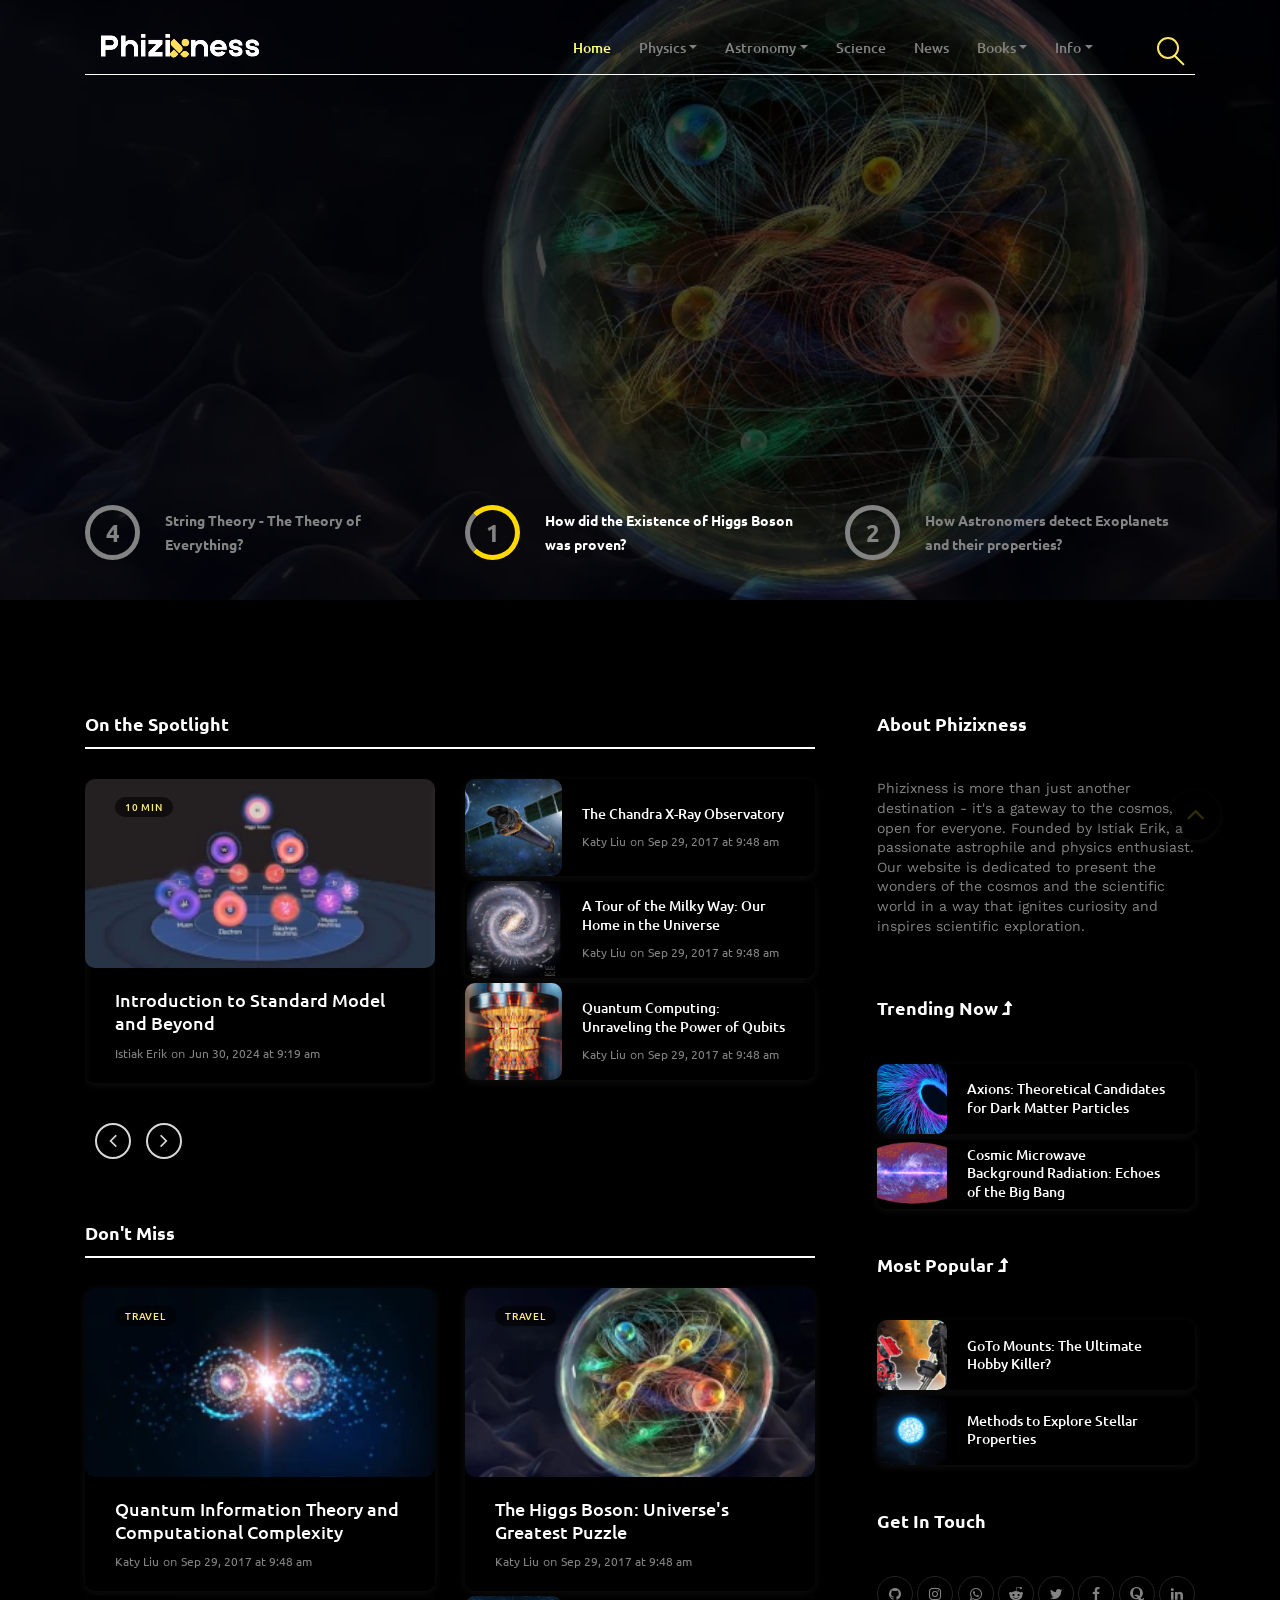
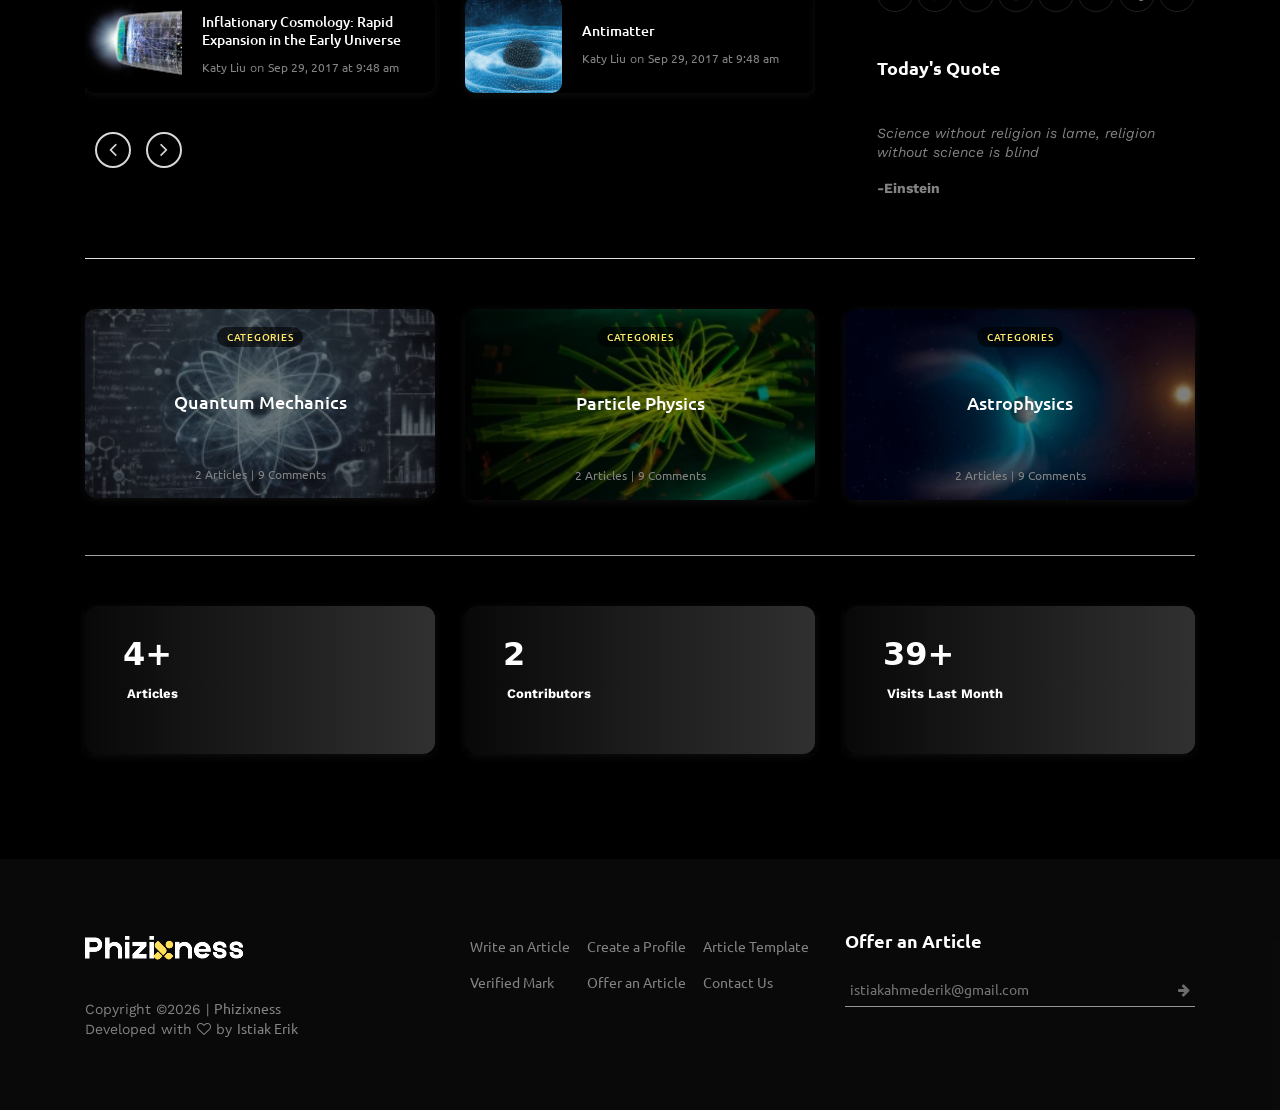
==== commit 67d60c82: "Add files via upload" ====
--- a/index.html
+++ b/index.html
@@ -313,814 +313,6 @@
                                         </div>
                                     </div>
                                 </div>
-
-                                <div class="tab-pane fade" id="world-tab-2" role="tabpanel" aria-labelledby="tab2">
-                                    <div class="row">
-                                        <div class="col-12 col-md-6">
-                                            <!-- Single Blog Post -->
-                                            <div class="single-blog-post">
-                                                <!-- Post Thumbnail -->
-                                                <div class="post-thumbnail">
-                                                    <img src="img/blog-img/b1.jpg" alt="">
-                                                    <!-- Catagory -->
-                                                    <div class="post-cta"><a href="#">travel</a></div>
-                                                </div>
-                                                <!-- Post Content -->
-                                                <div class="post-content">
-                                                    <a href="#" class="headline">
-                                                        <h5>Gogh’s Turbulent Mind Depict One of the Most Complex Concepts in Physics?</h5>
-                                                    </a>
-                                                    <p>........</p>
-                                                    <!-- Post Meta -->
-                                                    <div class="post-meta">
-                                                        <p><a href="#" class="post-author">Katy Liu</a> on <a href="#" class="post-date">Sep 29, 2017 at 9:48 am</a></p>
-                                                    </div>
-                                                </div>
-                                            </div>
-                                        </div>
-
-                                        <div class="col-12 col-md-6">
-                                            <!-- Single Blog Post -->
-                                            <div class="single-blog-post post-style-2 d-flex align-items-center">
-                                                <!-- Post Thumbnail -->
-                                                <div class="post-thumbnail">
-                                                    <img src="img/blog-img/b10.jpg" alt="">
-                                                </div>
-                                                <!-- Post Content -->
-                                                <div class="post-content">
-                                                    <a href="#" class="headline">
-                                                        <h5>.</h5>
-                                                    </a>
-                                                    <!-- Post Meta -->
-                                                    <div class="post-meta">
-                                                        <p><a href="#" class="post-author">Katy Liu</a> on <a href="#" class="post-date">Sep 29, 2017 at 9:48 am</a></p>
-                                                    </div>
-                                                </div>
-                                            </div>
-
-                                            <!-- Single Blog Post -->
-                                            <div class="single-blog-post post-style-2 d-flex align-items-center">
-                                                <!-- Post Thumbnail -->
-                                                <div class="post-thumbnail">
-                                                    <img src="img/blog-img/b11.jpg" alt="">
-                                                </div>
-                                                <!-- Post Content -->
-                                                <div class="post-content">
-                                                    <a href="#" class="headline">
-                                                        <h5>.</h5>
-                                                    </a>
-                                                    <!-- Post Meta -->
-                                                    <div class="post-meta">
-                                                        <p><a href="#" class="post-author">Katy Liu</a> on <a href="#" class="post-date">Sep 29, 2017 at 9:48 am</a></p>
-                                                    </div>
-                                                </div>
-                                            </div>
-
-                                            <!-- Single Blog Post -->
-                                            <div class="single-blog-post post-style-2 d-flex align-items-center">
-                                                <!-- Post Thumbnail -->
-                                                <div class="post-thumbnail">
-                                                    <img src="img/blog-img/b12.jpg" alt="">
-                                                </div>
-                                                <!-- Post Content -->
-                                                <div class="post-content">
-                                                    <a href="#" class="headline">
-                                                        <h5>.</h5>
-                                                    </a>
-                                                    <!-- Post Meta -->
-                                                    <div class="post-meta">
-                                                        <p><a href="#" class="post-author">Katy Liu</a> on <a href="#" class="post-date">Sep 29, 2017 at 9:48 am</a></p>
-                                                    </div>
-                                                </div>
-                                            </div>
-
-                                            <!-- Single Blog Post -->
-                                            <div class="single-blog-post post-style-2 d-flex align-items-center">
-                                                <!-- Post Thumbnail -->
-                                                <div class="post-thumbnail">
-                                                    <img src="img/blog-img/b13.jpg" alt="">
-                                                </div>
-                                                <!-- Post Content -->
-                                                <div class="post-content">
-                                                    <a href="#" class="headline">
-                                                        <h5>.</h5>
-                                                    </a>
-                                                    <!-- Post Meta -->
-                                                    <div class="post-meta">
-                                                        <p><a href="#" class="post-author">Katy Liu</a> on <a href="#" class="post-date">Sep 29, 2017 at 9:48 am</a></p>
-                                                    </div>
-                                                </div>
-                                            </div>
-                                        </div>
-                                    </div>
-                                </div>
-
-                                <div class="tab-pane fade" id="world-tab-3" role="tabpanel" aria-labelledby="tab3">
-                                    <div class="row">
-                                        <div class="col-12 col-md-6">
-                                            <!-- Single Blog Post -->
-                                            <div class="single-blog-post">
-                                                <!-- Post Thumbnail -->
-                                                <div class="post-thumbnail">
-                                                    <img src="img/blog-img/b1.jpg" alt="">
-                                                    <!-- Catagory -->
-                                                    <div class="post-cta"><a href="#">travel</a></div>
-                                                </div>
-                                                <!-- Post Content -->
-                                                <div class="post-content">
-                                                    <a href="#" class="headline">
-                                                        <h5>.....</h5>
-                                                    </a>
-                                                    <p>........</p>
-                                                    <!-- Post Meta -->
-                                                    <div class="post-meta">
-                                                        <p><a href="#" class="post-author">Katy Liu</a> on <a href="#" class="post-date">Sep 29, 2017 at 9:48 am</a></p>
-                                                    </div>
-                                                </div>
-                                            </div>
-                                        </div>
-
-                                        <div class="col-12 col-md-6">
-                                            <!-- Single Blog Post -->
-                                            <div class="single-blog-post post-style-2 d-flex align-items-center">
-                                                <!-- Post Thumbnail -->
-                                                <div class="post-thumbnail">
-                                                    <img src="img/blog-img/b10.jpg" alt="">
-                                                </div>
-                                                <!-- Post Content -->
-                                                <div class="post-content">
-                                                    <a href="#" class="headline">
-                                                        <h5>.</h5>
-                                                    </a>
-                                                    <!-- Post Meta -->
-                                                    <div class="post-meta">
-                                                        <p><a href="#" class="post-author">Katy Liu</a> on <a href="#" class="post-date">Sep 29, 2017 at 9:48 am</a></p>
-                                                    </div>
-                                                </div>
-                                            </div>
-
-                                            <!-- Single Blog Post -->
-                                            <div class="single-blog-post post-style-2 d-flex align-items-center">
-                                                <!-- Post Thumbnail -->
-                                                <div class="post-thumbnail">
-                                                    <img src="img/blog-img/b11.jpg" alt="">
-                                                </div>
-                                                <!-- Post Content -->
-                                                <div class="post-content">
-                                                    <a href="#" class="headline">
-                                                        <h5>.</h5>
-                                                    </a>
-                                                    <!-- Post Meta -->
-                                                    <div class="post-meta">
-                                                        <p><a href="#" class="post-author">Katy Liu</a> on <a href="#" class="post-date">Sep 29, 2017 at 9:48 am</a></p>
-                                                    </div>
-                                                </div>
-                                            </div>
-
-                                            <!-- Single Blog Post -->
-                                            <div class="single-blog-post post-style-2 d-flex align-items-center">
-                                                <!-- Post Thumbnail -->
-                                                <div class="post-thumbnail">
-                                                    <img src="img/blog-img/b12.jpg" alt="">
-                                                </div>
-                                                <!-- Post Content -->
-                                                <div class="post-content">
-                                                    <a href="#" class="headline">
-                                                        <h5>.</h5>
-                                                    </a>
-                                                    <!-- Post Meta -->
-                                                    <div class="post-meta">
-                                                        <p><a href="#" class="post-author">Katy Liu</a> on <a href="#" class="post-date">Sep 29, 2017 at 9:48 am</a></p>
-                                                    </div>
-                                                </div>
-                                            </div>
-
-                                            <!-- Single Blog Post -->
-                                            <div class="single-blog-post post-style-2 d-flex align-items-center">
-                                                <!-- Post Thumbnail -->
-                                                <div class="post-thumbnail">
-                                                    <img src="img/blog-img/b13.jpg" alt="">
-                                                </div>
-                                                <!-- Post Content -->
-                                                <div class="post-content">
-                                                    <a href="#" class="headline">
-                                                        <h5>.</h5>
-                                                    </a>
-                                                    <!-- Post Meta -->
-                                                    <div class="post-meta">
-                                                        <p><a href="#" class="post-author">Katy Liu</a> on <a href="#" class="post-date">Sep 29, 2017 at 9:48 am</a></p>
-                                                    </div>
-                                                </div>
-                                            </div>
-                                        </div>
-                                    </div>
-                                </div>
-
-                                <div class="tab-pane fade" id="world-tab-4" role="tabpanel" aria-labelledby="tab4">
-                                    <div class="row">
-                                        <div class="col-12 col-md-6">
-                                            <!-- Single Blog Post -->
-                                            <div class="single-blog-post">
-                                                <!-- Post Thumbnail -->
-                                                <div class="post-thumbnail">
-                                                    <img src="img/blog-img/b1.jpg" alt="">
-                                                    <!-- Catagory -->
-                                                    <div class="post-cta"><a href="#">travel</a></div>
-                                                </div>
-                                                <!-- Post Content -->
-                                                <div class="post-content">
-                                                    <a href="#" class="headline">
-                                                        <h5>.....</h5>
-                                                    </a>
-                                                    <p>........</p>
-                                                    <!-- Post Meta -->
-                                                    <div class="post-meta">
-                                                        <p><a href="#" class="post-author">Katy Liu</a> on <a href="#" class="post-date">Sep 29, 2017 at 9:48 am</a></p>
-                                                    </div>
-                                                </div>
-                                            </div>
-                                        </div>
-
-                                        <div class="col-12 col-md-6">
-                                            <!-- Single Blog Post -->
-                                            <div class="single-blog-post post-style-2 d-flex align-items-center">
-                                                <!-- Post Thumbnail -->
-                                                <div class="post-thumbnail">
-                                                    <img src="img/blog-img/b10.jpg" alt="">
-                                                </div>
-                                                <!-- Post Content -->
-                                                <div class="post-content">
-                                                    <a href="#" class="headline">
-                                                        <h5>.</h5>
-                                                    </a>
-                                                    <!-- Post Meta -->
-                                                    <div class="post-meta">
-                                                        <p><a href="#" class="post-author">Katy Liu</a> on <a href="#" class="post-date">Sep 29, 2017 at 9:48 am</a></p>
-                                                    </div>
-                                                </div>
-                                            </div>
-
-                                            <!-- Single Blog Post -->
-                                            <div class="single-blog-post post-style-2 d-flex align-items-center">
-                                                <!-- Post Thumbnail -->
-                                                <div class="post-thumbnail">
-                                                    <img src="img/blog-img/b11.jpg" alt="">
-                                                </div>
-                                                <!-- Post Content -->
-                                                <div class="post-content">
-                                                    <a href="#" class="headline">
-                                                        <h5>.</h5>
-                                                    </a>
-                                                    <!-- Post Meta -->
-                                                    <div class="post-meta">
-                                                        <p><a href="#" class="post-author">Katy Liu</a> on <a href="#" class="post-date">Sep 29, 2017 at 9:48 am</a></p>
-                                                    </div>
-                                                </div>
-                                            </div>
-
-                                            <!-- Single Blog Post -->
-                                            <div class="single-blog-post post-style-2 d-flex align-items-center">
-                                                <!-- Post Thumbnail -->
-                                                <div class="post-thumbnail">
-                                                    <img src="img/blog-img/b12.jpg" alt="">
-                                                </div>
-                                                <!-- Post Content -->
-                                                <div class="post-content">
-                                                    <a href="#" class="headline">
-                                                        <h5>.</h5>
-                                                    </a>
-                                                    <!-- Post Meta -->
-                                                    <div class="post-meta">
-                                                        <p><a href="#" class="post-author">Katy Liu</a> on <a href="#" class="post-date">Sep 29, 2017 at 9:48 am</a></p>
-                                                    </div>
-                                                </div>
-                                            </div>
-
-                                            <!-- Single Blog Post -->
-                                            <div class="single-blog-post post-style-2 d-flex align-items-center">
-                                                <!-- Post Thumbnail -->
-                                                <div class="post-thumbnail">
-                                                    <img src="img/blog-img/b13.jpg" alt="">
-                                                </div>
-                                                <!-- Post Content -->
-                                                <div class="post-content">
-                                                    <a href="#" class="headline">
-                                                        <h5>.</h5>
-                                                    </a>
-                                                    <!-- Post Meta -->
-                                                    <div class="post-meta">
-                                                        <p><a href="#" class="post-author">Katy Liu</a> on <a href="#" class="post-date">Sep 29, 2017 at 9:48 am</a></p>
-                                                    </div>
-                                                </div>
-                                            </div>
-                                        </div>
-                                    </div>
-                                </div>
-
-                                <div class="tab-pane fade" id="world-tab-5" role="tabpanel" aria-labelledby="tab5">
-                                    <div class="row">
-                                        <div class="col-12 col-md-6">
-                                            <!-- Single Blog Post -->
-                                            <div class="single-blog-post">
-                                                <!-- Post Thumbnail -->
-                                                <div class="post-thumbnail">
-                                                    <img src="img/blog-img/b1.jpg" alt="">
-                                                    <!-- Catagory -->
-                                                    <div class="post-cta"><a href="#">travel</a></div>
-                                                </div>
-                                                <!-- Post Content -->
-                                                <div class="post-content">
-                                                    <a href="#" class="headline">
-                                                        <h5>.....</h5>
-                                                    </a>
-                                                    <p>........</p>
-                                                    <!-- Post Meta -->
-                                                    <div class="post-meta">
-                                                        <p><a href="#" class="post-author">Katy Liu</a> on <a href="#" class="post-date">Sep 29, 2017 at 9:48 am</a></p>
-                                                    </div>
-                                                </div>
-                                            </div>
-                                        </div>
-
-                                        <div class="col-12 col-md-6">
-                                            <!-- Single Blog Post -->
-                                            <div class="single-blog-post post-style-2 d-flex align-items-center">
-                                                <!-- Post Thumbnail -->
-                                                <div class="post-thumbnail">
-                                                    <img src="img/blog-img/b10.jpg" alt="">
-                                                </div>
-                                                <!-- Post Content -->
-                                                <div class="post-content">
-                                                    <a href="#" class="headline">
-                                                        <h5>.</h5>
-                                                    </a>
-                                                    <!-- Post Meta -->
-                                                    <div class="post-meta">
-                                                        <p><a href="#" class="post-author">Katy Liu</a> on <a href="#" class="post-date">Sep 29, 2017 at 9:48 am</a></p>
-                                                    </div>
-                                                </div>
-                                            </div>
-
-                                            <!-- Single Blog Post -->
-                                            <div class="single-blog-post post-style-2 d-flex align-items-center">
-                                                <!-- Post Thumbnail -->
-                                                <div class="post-thumbnail">
-                                                    <img src="img/blog-img/b11.jpg" alt="">
-                                                </div>
-                                                <!-- Post Content -->
-                                                <div class="post-content">
-                                                    <a href="#" class="headline">
-                                                        <h5>.</h5>
-                                                    </a>
-                                                    <!-- Post Meta -->
-                                                    <div class="post-meta">
-                                                        <p><a href="#" class="post-author">Katy Liu</a> on <a href="#" class="post-date">Sep 29, 2017 at 9:48 am</a></p>
-                                                    </div>
-                                                </div>
-                                            </div>
-
-                                            <!-- Single Blog Post -->
-                                            <div class="single-blog-post post-style-2 d-flex align-items-center">
-                                                <!-- Post Thumbnail -->
-                                                <div class="post-thumbnail">
-                                                    <img src="img/blog-img/b12.jpg" alt="">
-                                                </div>
-                                                <!-- Post Content -->
-                                                <div class="post-content">
-                                                    <a href="#" class="headline">
-                                                        <h5>.</h5>
-                                                    </a>
-                                                    <!-- Post Meta -->
-                                                    <div class="post-meta">
-                                                        <p><a href="#" class="post-author">Katy Liu</a> on <a href="#" class="post-date">Sep 29, 2017 at 9:48 am</a></p>
-                                                    </div>
-                                                </div>
-                                            </div>
-
-                                            <!-- Single Blog Post -->
-                                            <div class="single-blog-post post-style-2 d-flex align-items-center">
-                                                <!-- Post Thumbnail -->
-                                                <div class="post-thumbnail">
-                                                    <img src="img/blog-img/b13.jpg" alt="">
-                                                </div>
-                                                <!-- Post Content -->
-                                                <div class="post-content">
-                                                    <a href="#" class="headline">
-                                                        <h5>.</h5>
-                                                    </a>
-                                                    <!-- Post Meta -->
-                                                    <div class="post-meta">
-                                                        <p><a href="#" class="post-author">Katy Liu</a> on <a href="#" class="post-date">Sep 29, 2017 at 9:48 am</a></p>
-                                                    </div>
-                                                </div>
-                                            </div>
-                                        </div>
-                                    </div>
-                                </div>
-
-                                <div class="tab-pane fade" id="world-tab-6" role="tabpanel" aria-labelledby="tab6">
-                                    <div class="row">
-                                        <div class="col-12 col-md-6">
-                                            <!-- Single Blog Post -->
-                                            <div class="single-blog-post">
-                                                <!-- Post Thumbnail -->
-                                                <div class="post-thumbnail">
-                                                    <img src="img/blog-img/b1.jpg" alt="">
-                                                    <!-- Catagory -->
-                                                    <div class="post-cta"><a href="#">travel</a></div>
-                                                </div>
-                                                <!-- Post Content -->
-                                                <div class="post-content">
-                                                    <a href="#" class="headline">
-                                                        <h5>.....</h5>
-                                                    </a>
-                                                    <p>........</p>
-                                                    <!-- Post Meta -->
-                                                    <div class="post-meta">
-                                                        <p><a href="#" class="post-author">Katy Liu</a> on <a href="#" class="post-date">Sep 29, 2017 at 9:48 am</a></p>
-                                                    </div>
-                                                </div>
-                                            </div>
-                                        </div>
-
-                                        <div class="col-12 col-md-6">
-                                            <!-- Single Blog Post -->
-                                            <div class="single-blog-post post-style-2 d-flex align-items-center">
-                                                <!-- Post Thumbnail -->
-                                                <div class="post-thumbnail">
-                                                    <img src="img/blog-img/b10.jpg" alt="">
-                                                </div>
-                                                <!-- Post Content -->
-                                                <div class="post-content">
-                                                    <a href="#" class="headline">
-                                                        <h5>.</h5>
-                                                    </a>
-                                                    <!-- Post Meta -->
-                                                    <div class="post-meta">
-                                                        <p><a href="#" class="post-author">Katy Liu</a> on <a href="#" class="post-date">Sep 29, 2017 at 9:48 am</a></p>
-                                                    </div>
-                                                </div>
-                                            </div>
-
-                                            <!-- Single Blog Post -->
-                                            <div class="single-blog-post post-style-2 d-flex align-items-center">
-                                                <!-- Post Thumbnail -->
-                                                <div class="post-thumbnail">
-                                                    <img src="img/blog-img/b11.jpg" alt="">
-                                                </div>
-                                                <!-- Post Content -->
-                                                <div class="post-content">
-                                                    <a href="#" class="headline">
-                                                        <h5>.</h5>
-                                                    </a>
-                                                    <!-- Post Meta -->
-                                                    <div class="post-meta">
-                                                        <p><a href="#" class="post-author">Katy Liu</a> on <a href="#" class="post-date">Sep 29, 2017 at 9:48 am</a></p>
-                                                    </div>
-                                                </div>
-                                            </div>
-
-                                            <!-- Single Blog Post -->
-                                            <div class="single-blog-post post-style-2 d-flex align-items-center">
-                                                <!-- Post Thumbnail -->
-                                                <div class="post-thumbnail">
-                                                    <img src="img/blog-img/b12.jpg" alt="">
-                                                </div>
-                                                <!-- Post Content -->
-                                                <div class="post-content">
-                                                    <a href="#" class="headline">
-                                                        <h5>.</h5>
-                                                    </a>
-                                                    <!-- Post Meta -->
-                                                    <div class="post-meta">
-                                                        <p><a href="#" class="post-author">Katy Liu</a> on <a href="#" class="post-date">Sep 29, 2017 at 9:48 am</a></p>
-                                                    </div>
-                                                </div>
-                                            </div>
-
-                                            <!-- Single Blog Post -->
-                                            <div class="single-blog-post post-style-2 d-flex align-items-center">
-                                                <!-- Post Thumbnail -->
-                                                <div class="post-thumbnail">
-                                                    <img src="img/blog-img/b13.jpg" alt="">
-                                                </div>
-                                                <!-- Post Content -->
-                                                <div class="post-content">
-                                                    <a href="#" class="headline">
-                                                        <h5>.</h5>
-                                                    </a>
-                                                    <!-- Post Meta -->
-                                                    <div class="post-meta">
-                                                        <p><a href="#" class="post-author">Katy Liu</a> on <a href="#" class="post-date">Sep 29, 2017 at 9:48 am</a></p>
-                                                    </div>
-                                                </div>
-                                            </div>
-                                        </div>
-                                    </div>
-                                </div>
-
-                                <div class="tab-pane fade" id="world-tab-7" role="tabpanel" aria-labelledby="tab7">
-                                    <div class="row">
-                                        <div class="col-12 col-md-6">
-                                            <!-- Single Blog Post -->
-                                            <div class="single-blog-post">
-                                                <!-- Post Thumbnail -->
-                                                <div class="post-thumbnail">
-                                                    <img src="img/blog-img/b1.jpg" alt="">
-                                                    <!-- Catagory -->
-                                                    <div class="post-cta"><a href="#">travel</a></div>
-                                                </div>
-                                                <!-- Post Content -->
-                                                <div class="post-content">
-                                                    <a href="#" class="headline">
-                                                        <h5>.....</h5>
-                                                    </a>
-                                                    <p>........</p>
-                                                    <!-- Post Meta -->
-                                                    <div class="post-meta">
-                                                        <p><a href="#" class="post-author">Katy Liu</a> on <a href="#" class="post-date">Sep 29, 2017 at 9:48 am</a></p>
-                                                    </div>
-                                                </div>
-                                            </div>
-                                        </div>
-
-                                        <div class="col-12 col-md-6">
-                                            <!-- Single Blog Post -->
-                                            <div class="single-blog-post post-style-2 d-flex align-items-center">
-                                                <!-- Post Thumbnail -->
-                                                <div class="post-thumbnail">
-                                                    <img src="img/blog-img/b10.jpg" alt="">
-                                                </div>
-                                                <!-- Post Content -->
-                                                <div class="post-content">
-                                                    <a href="#" class="headline">
-                                                        <h5>.</h5>
-                                                    </a>
-                                                    <!-- Post Meta -->
-                                                    <div class="post-meta">
-                                                        <p><a href="#" class="post-author">Katy Liu</a> on <a href="#" class="post-date">Sep 29, 2017 at 9:48 am</a></p>
-                                                    </div>
-                                                </div>
-                                            </div>
-
-                                            <!-- Single Blog Post -->
-                                            <div class="single-blog-post post-style-2 d-flex align-items-center">
-                                                <!-- Post Thumbnail -->
-                                                <div class="post-thumbnail">
-                                                    <img src="img/blog-img/b11.jpg" alt="">
-                                                </div>
-                                                <!-- Post Content -->
-                                                <div class="post-content">
-                                                    <a href="#" class="headline">
-                                                        <h5>.</h5>
-                                                    </a>
-                                                    <!-- Post Meta -->
-                                                    <div class="post-meta">
-                                                        <p><a href="#" class="post-author">Katy Liu</a> on <a href="#" class="post-date">Sep 29, 2017 at 9:48 am</a></p>
-                                                    </div>
-                                                </div>
-                                            </div>
-
-                                            <!-- Single Blog Post -->
-                                            <div class="single-blog-post post-style-2 d-flex align-items-center">
-                                                <!-- Post Thumbnail -->
-                                                <div class="post-thumbnail">
-                                                    <img src="img/blog-img/b12.jpg" alt="">
-                                                </div>
-                                                <!-- Post Content -->
-                                                <div class="post-content">
-                                                    <a href="#" class="headline">
-                                                        <h5>.</h5>
-                                                    </a>
-                                                    <!-- Post Meta -->
-                                                    <div class="post-meta">
-                                                        <p><a href="#" class="post-author">Katy Liu</a> on <a href="#" class="post-date">Sep 29, 2017 at 9:48 am</a></p>
-                                                    </div>
-                                                </div>
-                                            </div>
-
-                                            <!-- Single Blog Post -->
-                                            <div class="single-blog-post post-style-2 d-flex align-items-center">
-                                                <!-- Post Thumbnail -->
-                                                <div class="post-thumbnail">
-                                                    <img src="img/blog-img/b13.jpg" alt="">
-                                                </div>
-                                                <!-- Post Content -->
-                                                <div class="post-content">
-                                                    <a href="#" class="headline">
-                                                        <h5>.</h5>
-                                                    </a>
-                                                    <!-- Post Meta -->
-                                                    <div class="post-meta">
-                                                        <p><a href="#" class="post-author">Katy Liu</a> on <a href="#" class="post-date">Sep 29, 2017 at 9:48 am</a></p>
-                                                    </div>
-                                                </div>
-                                            </div>
-                                        </div>
-                                    </div>
-                                </div>
-
-                                <div class="tab-pane fade" id="world-tab-8" role="tabpanel" aria-labelledby="tab8">
-                                    <div class="row">
-                                        <div class="col-12 col-md-6">
-                                            <!-- Single Blog Post -->
-                                            <div class="single-blog-post">
-                                                <!-- Post Thumbnail -->
-                                                <div class="post-thumbnail">
-                                                    <img src="img/blog-img/b1.jpg" alt="">
-                                                    <!-- Catagory -->
-                                                    <div class="post-cta"><a href="#">travel</a></div>
-                                                </div>
-                                                <!-- Post Content -->
-                                                <div class="post-content">
-                                                    <a href="#" class="headline">
-                                                        <h5>.....</h5>
-                                                    </a>
-                                                    <p>........</p>
-                                                    <!-- Post Meta -->
-                                                    <div class="post-meta">
-                                                        <p><a href="#" class="post-author">Katy Liu</a> on <a href="#" class="post-date">Sep 29, 2017 at 9:48 am</a></p>
-                                                    </div>
-                                                </div>
-                                            </div>
-                                        </div>
-
-                                        <div class="col-12 col-md-6">
-                                            <!-- Single Blog Post -->
-                                            <div class="single-blog-post post-style-2 d-flex align-items-center">
-                                                <!-- Post Thumbnail -->
-                                                <div class="post-thumbnail">
-                                                    <img src="img/blog-img/b10.jpg" alt="">
-                                                </div>
-                                                <!-- Post Content -->
-                                                <div class="post-content">
-                                                    <a href="#" class="headline">
-                                                        <h5>.</h5>
-                                                    </a>
-                                                    <!-- Post Meta -->
-                                                    <div class="post-meta">
-                                                        <p><a href="#" class="post-author">Katy Liu</a> on <a href="#" class="post-date">Sep 29, 2017 at 9:48 am</a></p>
-                                                    </div>
-                                                </div>
-                                            </div>
-
-                                            <!-- Single Blog Post -->
-                                            <div class="single-blog-post post-style-2 d-flex align-items-center">
-                                                <!-- Post Thumbnail -->
-                                                <div class="post-thumbnail">
-                                                    <img src="img/blog-img/b11.jpg" alt="">
-                                                </div>
-                                                <!-- Post Content -->
-                                                <div class="post-content">
-                                                    <a href="#" class="headline">
-                                                        <h5>.</h5>
-                                                    </a>
-                                                    <!-- Post Meta -->
-                                                    <div class="post-meta">
-                                                        <p><a href="#" class="post-author">Katy Liu</a> on <a href="#" class="post-date">Sep 29, 2017 at 9:48 am</a></p>
-                                                    </div>
-                                                </div>
-                                            </div>
-
-                                            <!-- Single Blog Post -->
-                                            <div class="single-blog-post post-style-2 d-flex align-items-center">
-                                                <!-- Post Thumbnail -->
-                                                <div class="post-thumbnail">
-                                                    <img src="img/blog-img/b12.jpg" alt="">
-                                                </div>
-                                                <!-- Post Content -->
-                                                <div class="post-content">
-                                                    <a href="#" class="headline">
-                                                        <h5>.</h5>
-                                                    </a>
-                                                    <!-- Post Meta -->
-                                                    <div class="post-meta">
-                                                        <p><a href="#" class="post-author">Katy Liu</a> on <a href="#" class="post-date">Sep 29, 2017 at 9:48 am</a></p>
-                                                    </div>
-                                                </div>
-                                            </div>
-
-                                            <!-- Single Blog Post -->
-                                            <div class="single-blog-post post-style-2 d-flex align-items-center">
-                                                <!-- Post Thumbnail -->
-                                                <div class="post-thumbnail">
-                                                    <img src="img/blog-img/b13.jpg" alt="">
-                                                </div>
-                                                <!-- Post Content -->
-                                                <div class="post-content">
-                                                    <a href="#" class="headline">
-                                                        <h5>.</h5>
-                                                    </a>
-                                                    <!-- Post Meta -->
-                                                    <div class="post-meta">
-                                                        <p><a href="#" class="post-author">Katy Liu</a> on <a href="#" class="post-date">Sep 29, 2017 at 9:48 am</a></p>
-                                                    </div>
-                                                </div>
-                                            </div>
-                                        </div>
-                                    </div>
-                                </div>
-
-                                <div class="tab-pane fade" id="world-tab-9" role="tabpanel" aria-labelledby="tab9">
-                                    <div class="row">
-                                        <div class="col-12 col-md-6">
-                                            <!-- Single Blog Post -->
-                                            <div class="single-blog-post">
-                                                <!-- Post Thumbnail -->
-                                                <div class="post-thumbnail">
-                                                    <img src="img/blog-img/b1.jpg" alt="">
-                                                    <!-- Catagory -->
-                                                    <div class="post-cta"><a href="#">travel</a></div>
-                                                </div>
-                                                <!-- Post Content -->
-                                                <div class="post-content">
-                                                    <a href="#" class="headline">
-                                                        <h5>.....</h5>
-                                                    </a>
-                                                    <p>........</p>
-                                                    <!-- Post Meta -->
-                                                    <div class="post-meta">
-                                                        <p><a href="#" class="post-author">Katy Liu</a> on <a href="#" class="post-date">Sep 29, 2017 at 9:48 am</a></p>
-                                                    </div>
-                                                </div>
-                                            </div>
-                                        </div>
-
-                                        <div class="col-12 col-md-6">
-                                            <!-- Single Blog Post -->
-                                            <div class="single-blog-post post-style-2 d-flex align-items-center">
-                                                <!-- Post Thumbnail -->
-                                                <div class="post-thumbnail">
-                                                    <img src="img/blog-img/b10.jpg" alt="">
-                                                </div>
-                                                <!-- Post Content -->
-                                                <div class="post-content">
-                                                    <a href="#" class="headline">
-                                                        <h5>.</h5>
-                                                    </a>
-                                                    <!-- Post Meta -->
-                                                    <div class="post-meta">
-                                                        <p><a href="#" class="post-author">Katy Liu</a> on <a href="#" class="post-date">Sep 29, 2017 at 9:48 am</a></p>
-                                                    </div>
-                                                </div>
-                                            </div>
-
-                                            <!-- Single Blog Post -->
-                                            <div class="single-blog-post post-style-2 d-flex align-items-center">
-                                                <!-- Post Thumbnail -->
-                                                <div class="post-thumbnail">
-                                                    <img src="img/blog-img/b11.jpg" alt="">
-                                                </div>
-                                                <!-- Post Content -->
-                                                <div class="post-content">
-                                                    <a href="#" class="headline">
-                                                        <h5>.</h5>
-                                                    </a>
-                                                    <!-- Post Meta -->
-                                                    <div class="post-meta">
-                                                        <p><a href="#" class="post-author">Katy Liu</a> on <a href="#" class="post-date">Sep 29, 2017 at 9:48 am</a></p>
-                                                    </div>
-                                                </div>
-                                            </div>
-
-                                            <!-- Single Blog Post -->
-                                            <div class="single-blog-post post-style-2 d-flex align-items-center">
-                                                <!-- Post Thumbnail -->
-                                                <div class="post-thumbnail">
-                                                    <img src="img/blog-img/b12.jpg" alt="">
-                                                </div>
-                                                <!-- Post Content -->
-                                                <div class="post-content">
-                                                    <a href="#" class="headline">
-                                                        <h5>.</h5>
-                                                    </a>
-                                                    <!-- Post Meta -->
-                                                    <div class="post-meta">
-                                                        <p><a href="#" class="post-author">Katy Liu</a> on <a href="#" class="post-date">Sep 29, 2017 at 9:48 am</a></p>
-                                                    </div>
-                                                </div>
-                                            </div>
-
-                                            <!-- Single Blog Post -->
-                                            <div class="single-blog-post post-style-2 d-flex align-items-center">
-                                                <!-- Post Thumbnail -->
-                                                <div class="post-thumbnail">
-                                                    <img src="img/blog-img/b13.jpg" alt="">
-                                                </div>
-                                                <!-- Post Content -->
-                                                <div class="post-content">
-                                                    <a href="#" class="headline">
-                                                        <h5>.</h5>
-                                                    </a>
-                                                    <!-- Post Meta -->
-                                                    <div class="post-meta">
-                                                        <p><a href="#" class="post-author">Katy Liu</a> on <a href="#" class="post-date">Sep 29, 2017 at 9:48 am</a></p>
-                                                    </div>
-                                                </div>
-                                            </div>
-                                        </div>
-                                    </div>
-                                </div>
                             </div>
                         </div>
 
@@ -1151,7 +343,6 @@
                             <a href="#" class="headline">
                                 <h5>Quantum Information Theory and Computational Complexity</h5>
                             </a>
-                            <p>How quantum mechanics reshapes our understanding of information...</p>
                             <!-- Post Meta -->
                             <div class="post-meta">
                                 <p><a href="#" class="post-author">Katy Liu</a> on <a href="#" class="post-date">Sep 29, 2017 at 9:48 am</a></p>
@@ -1174,7 +365,6 @@
                             <a href="#" class="headline">
                                 <h5>The Higgs Boson: Universe's Greatest Puzzle</h5>
                             </a>
-                            <p>Learn about the "God Particle" and its significance in particle physics....</p>
                             <!-- Post Meta -->
                             <div class="post-meta">
                                 <p><a href="#" class="post-author">Katy Liu</a> on <a href="#" class="post-date">Sep 29, 2017 at 9:48 am</a></p>
@@ -1220,7 +410,7 @@
                                         <!-- Post Content -->
                                         <div class="post-content">
                                             <a href="#" class="headline">
-                                                <h5>Quantum Gravity: Bridging the Gap Between Quantum Mechanics and General Relativity</h5>
+                                                <h5>Antimatter</h5>
                                             </a>
                                             <!-- Post Meta -->
                                             <div class="post-meta">
@@ -1281,542 +471,6 @@
                 </div>
             </div>
         </div>
-
-
-                                
-                                
-                                <div class="tab-pane fade" id="world-tab-11" role="tabpanel" aria-labelledby="tab11">
-                                    <div class="row">
-
-                                        <div class="col-12 col-md-6">
-                                            <!-- Single Blog Post -->
-                                            <div class="single-blog-post">
-                                                <!-- Post Thumbnail -->
-                                                <div class="post-thumbnail">
-                                                    <img src="img/blog-img/b2.jpg" alt="">
-                                                    <!-- Catagory -->
-                                                    <div class="post-cta"><a href="#">travel</a></div>
-                                                </div>
-                                                <!-- Post Content -->
-                                                <div class="post-content">
-                                                    <a href="#" class="headline">
-                                                        <h5>.....</h5>
-                                                    </a>
-                                                    <p>........</p>
-                                                    <!-- Post Meta -->
-                                                    <div class="post-meta">
-                                                        <p><a href="#" class="post-author">Katy Liu</a> on <a href="#" class="post-date">Sep 29, 2017 at 9:48 am</a></p>
-                                                    </div>
-                                                </div>
-                                            </div>
-                                        </div>
-
-                                        <div class="col-12 col-md-6">
-                                            <!-- Single Blog Post -->
-                                            <div class="single-blog-post">
-                                                <!-- Post Thumbnail -->
-                                                <div class="post-thumbnail">
-                                                    <img src="img/blog-img/b3.jpg" alt="">
-                                                    <!-- Catagory -->
-                                                    <div class="post-cta"><a href="#">travel</a></div>
-                                                </div>
-                                                <!-- Post Content -->
-                                                <div class="post-content">
-                                                    <a href="#" class="headline">
-                                                        <h5>.....</h5>
-                                                    </a>
-                                                    <p>........</p>
-                                                    <!-- Post Meta -->
-                                                    <div class="post-meta">
-                                                        <p><a href="#" class="post-author">Katy Liu</a> on <a href="#" class="post-date">Sep 29, 2017 at 9:48 am</a></p>
-                                                    </div>
-                                                </div>
-                                            </div>
-                                        </div>
-
-                                        <div class="col-12 col-md-6">
-                                            <!-- Single Blog Post -->
-                                            <div class="single-blog-post post-style-2 d-flex align-items-center mb-1">
-                                                <!-- Post Thumbnail -->
-                                                <div class="post-thumbnail">
-                                                    <img src="img/blog-img/b14.jpg" alt="">
-                                                </div>
-                                                <!-- Post Content -->
-                                                <div class="post-content">
-                                                    <a href="#" class="headline">
-                                                        <h5>.</h5>
-                                                    </a>
-                                                    <!-- Post Meta -->
-                                                    <div class="post-meta">
-                                                        <p><a href="#" class="post-author">Katy Liu</a> on <a href="#" class="post-date">Sep 29, 2017 at 9:48 am</a></p>
-                                                    </div>
-                                                </div>
-                                            </div>
-                                        </div>
-
-                                        <div class="col-12 col-md-6">
-                                            <!-- Single Blog Post -->
-                                            <div class="single-blog-post post-style-2 d-flex align-items-center mb-1">
-                                                <!-- Post Thumbnail -->
-                                                <div class="post-thumbnail">
-                                                    <img src="img/blog-img/b15.jpg" alt="">
-                                                </div>
-                                                <!-- Post Content -->
-                                                <div class="post-content">
-                                                    <a href="#" class="headline">
-                                                        <h5>.</h5>
-                                                    </a>
-                                                    <!-- Post Meta -->
-                                                    <div class="post-meta">
-                                                        <p><a href="#" class="post-author">Katy Liu</a> on <a href="#" class="post-date">Sep 29, 2017 at 9:48 am</a></p>
-                                                    </div>
-                                                </div>
-                                            </div>
-                                        </div>
-
-                                        <div class="col-12 col-md-6">
-                                            <!-- Single Blog Post -->
-                                            <div class="single-blog-post post-style-2 d-flex align-items-center mb-1">
-                                                <!-- Post Thumbnail -->
-                                                <div class="post-thumbnail">
-                                                    <img src="img/blog-img/b16.jpg" alt="">
-                                                </div>
-                                                <!-- Post Content -->
-                                                <div class="post-content">
-                                                    <a href="#" class="headline">
-                                                        <h5>.</h5>
-                                                    </a>
-                                                    <!-- Post Meta -->
-                                                    <div class="post-meta">
-                                                        <p><a href="#" class="post-author">Katy Liu</a> on <a href="#" class="post-date">Sep 29, 2017 at 9:48 am</a></p>
-                                                    </div>
-                                                </div>
-                                            </div>
-                                        </div>
-
-                                        <div class="col-12 col-md-6">
-                                            <!-- Single Blog Post -->
-                                            <div class="single-blog-post post-style-2 d-flex align-items-center mb-1">
-                                                <!-- Post Thumbnail -->
-                                                <div class="post-thumbnail">
-                                                    <img src="img/blog-img/b17.jpg" alt="">
-                                                </div>
-                                                <!-- Post Content -->
-                                                <div class="post-content">
-                                                    <a href="#" class="headline">
-                                                        <h5>.</h5>
-                                                    </a>
-                                                    <!-- Post Meta -->
-                                                    <div class="post-meta">
-                                                        <p><a href="#" class="post-author">Katy Liu</a> on <a href="#" class="post-date">Sep 29, 2017 at 9:48 am</a></p>
-                                                    </div>
-                                                </div>
-                                            </div>
-                                        </div>
-                                    </div>
-                                </div>
-
-                                <div class="tab-pane fade" id="world-tab-12" role="tabpanel" aria-labelledby="tab12">
-                                    <div class="row">
-
-                                        <div class="col-12 col-md-6">
-                                            <!-- Single Blog Post -->
-                                            <div class="single-blog-post">
-                                                <!-- Post Thumbnail -->
-                                                <div class="post-thumbnail">
-                                                    <img src="img/blog-img/b2.jpg" alt="">
-                                                    <!-- Catagory -->
-                                                    <div class="post-cta"><a href="#">travel</a></div>
-                                                </div>
-                                                <!-- Post Content -->
-                                                <div class="post-content">
-                                                    <a href="#" class="headline">
-                                                        <h5>.....</h5>
-                                                    </a>
-                                                    <p>........</p>
-                                                    <!-- Post Meta -->
-                                                    <div class="post-meta">
-                                                        <p><a href="#" class="post-author">Katy Liu</a> on <a href="#" class="post-date">Sep 29, 2017 at 9:48 am</a></p>
-                                                    </div>
-                                                </div>
-                                            </div>
-                                        </div>
-
-                                        <div class="col-12 col-md-6">
-                                            <!-- Single Blog Post -->
-                                            <div class="single-blog-post">
-                                                <!-- Post Thumbnail -->
-                                                <div class="post-thumbnail">
-                                                    <img src="img/blog-img/b3.jpg" alt="">
-                                                    <!-- Catagory -->
-                                                    <div class="post-cta"><a href="#">travel</a></div>
-                                                </div>
-                                                <!-- Post Content -->
-                                                <div class="post-content">
-                                                    <a href="#" class="headline">
-                                                        <h5>.....</h5>
-                                                    </a>
-                                                    <p>........</p>
-                                                    <!-- Post Meta -->
-                                                    <div class="post-meta">
-                                                        <p><a href="#" class="post-author">Katy Liu</a> on <a href="#" class="post-date">Sep 29, 2017 at 9:48 am</a></p>
-                                                    </div>
-                                                </div>
-                                            </div>
-                                        </div>
-
-                                        <div class="col-12 col-md-6">
-                                            <!-- Single Blog Post -->
-                                            <div class="single-blog-post">
-                                                <!-- Post Thumbnail -->
-                                                <div class="post-thumbnail">
-                                                    <img src="img/blog-img/b2.jpg" alt="">
-                                                    <!-- Catagory -->
-                                                    <div class="post-cta"><a href="#">travel</a></div>
-                                                </div>
-                                                <!-- Post Content -->
-                                                <div class="post-content">
-                                                    <a href="#" class="headline">
-                                                        <h5>.....</h5>
-                                                    </a>
-                                                    <p>........</p>
-                                                    <!-- Post Meta -->
-                                                    <div class="post-meta">
-                                                        <p><a href="#" class="post-author">Katy Liu</a> on <a href="#" class="post-date">Sep 29, 2017 at 9:48 am</a></p>
-                                                    </div>
-                                                </div>
-                                            </div>
-                                        </div>
-
-                                        <div class="col-12 col-md-6">
-                                            <!-- Single Blog Post -->
-                                            <div class="single-blog-post">
-                                                <!-- Post Thumbnail -->
-                                                <div class="post-thumbnail">
-                                                    <img src="img/blog-img/b3.jpg" alt="">
-                                                    <!-- Catagory -->
-                                                    <div class="post-cta"><a href="#">travel</a></div>
-                                                </div>
-                                                <!-- Post Content -->
-                                                <div class="post-content">
-                                                    <a href="#" class="headline">
-                                                        <h5>.....</h5>
-                                                    </a>
-                                                    <p>........</p>
-                                                    <!-- Post Meta -->
-                                                    <div class="post-meta">
-                                                        <p><a href="#" class="post-author">Katy Liu</a> on <a href="#" class="post-date">Sep 29, 2017 at 9:48 am</a></p>
-                                                    </div>
-                                                </div>
-                                            </div>
-                                        </div>
-                                    </div>
-                                </div>
-
-                                <div class="tab-pane fade" id="world-tab-13" role="tabpanel" aria-labelledby="tab13">
-                                    <div class="row">
-
-                                        <div class="col-12 col-md-6">
-                                            <!-- Single Blog Post -->
-                                            <div class="single-blog-post post-style-2 d-flex align-items-center mb-1">
-                                                <!-- Post Thumbnail -->
-                                                <div class="post-thumbnail">
-                                                    <img src="img/blog-img/b14.jpg" alt="">
-                                                </div>
-                                                <!-- Post Content -->
-                                                <div class="post-content">
-                                                    <a href="#" class="headline">
-                                                        <h5>.</h5>
-                                                    </a>
-                                                    <!-- Post Meta -->
-                                                    <div class="post-meta">
-                                                        <p><a href="#" class="post-author">Katy Liu</a> on <a href="#" class="post-date">Sep 29, 2017 at 9:48 am</a></p>
-                                                    </div>
-                                                </div>
-                                            </div>
-                                        </div>
-
-                                        <div class="col-12 col-md-6">
-                                            <!-- Single Blog Post -->
-                                            <div class="single-blog-post post-style-2 d-flex align-items-center mb-1">
-                                                <!-- Post Thumbnail -->
-                                                <div class="post-thumbnail">
-                                                    <img src="img/blog-img/b15.jpg" alt="">
-                                                </div>
-                                                <!-- Post Content -->
-                                                <div class="post-content">
-                                                    <a href="#" class="headline">
-                                                        <h5>.</h5>
-                                                    </a>
-                                                    <!-- Post Meta -->
-                                                    <div class="post-meta">
-                                                        <p><a href="#" class="post-author">Katy Liu</a> on <a href="#" class="post-date">Sep 29, 2017 at 9:48 am</a></p>
-                                                    </div>
-                                                </div>
-                                            </div>
-                                        </div>
-
-                                        <div class="col-12 col-md-6">
-                                            <!-- Single Blog Post -->
-                                            <div class="single-blog-post post-style-2 d-flex align-items-center mb-1">
-                                                <!-- Post Thumbnail -->
-                                                <div class="post-thumbnail">
-                                                    <img src="img/blog-img/b16.jpg" alt="">
-                                                </div>
-                                                <!-- Post Content -->
-                                                <div class="post-content">
-                                                    <a href="#" class="headline">
-                                                        <h5>.</h5>
-                                                    </a>
-                                                    <!-- Post Meta -->
-                                                    <div class="post-meta">
-                                                        <p><a href="#" class="post-author">Katy Liu</a> on <a href="#" class="post-date">Sep 29, 2017 at 9:48 am</a></p>
-                                                    </div>
-                                                </div>
-                                            </div>
-                                        </div>
-
-                                        <div class="col-12 col-md-6">
-                                            <!-- Single Blog Post -->
-                                            <div class="single-blog-post post-style-2 d-flex align-items-center mb-1">
-                                                <!-- Post Thumbnail -->
-                                                <div class="post-thumbnail">
-                                                    <img src="img/blog-img/b17.jpg" alt="">
-                                                </div>
-                                                <!-- Post Content -->
-                                                <div class="post-content">
-                                                    <a href="#" class="headline">
-                                                        <h5>.</h5>
-                                                    </a>
-                                                    <!-- Post Meta -->
-                                                    <div class="post-meta">
-                                                        <p><a href="#" class="post-author">Katy Liu</a> on <a href="#" class="post-date">Sep 29, 2017 at 9:48 am</a></p>
-                                                    </div>
-                                                </div>
-                                            </div>
-                                        </div>
-
-                                        <div class="col-12 col-md-6">
-                                            <!-- Single Blog Post -->
-                                            <div class="single-blog-post post-style-2 d-flex align-items-center mb-1">
-                                                <!-- Post Thumbnail -->
-                                                <div class="post-thumbnail">
-                                                    <img src="img/blog-img/b14.jpg" alt="">
-                                                </div>
-                                                <!-- Post Content -->
-                                                <div class="post-content">
-                                                    <a href="#" class="headline">
-                                                        <h5>.</h5>
-                                                    </a>
-                                                    <!-- Post Meta -->
-                                                    <div class="post-meta">
-                                                        <p><a href="#" class="post-author">Katy Liu</a> on <a href="#" class="post-date">Sep 29, 2017 at 9:48 am</a></p>
-                                                    </div>
-                                                </div>
-                                            </div>
-                                        </div>
-
-                                        <div class="col-12 col-md-6">
-                                            <!-- Single Blog Post -->
-                                            <div class="single-blog-post post-style-2 d-flex align-items-center mb-1">
-                                                <!-- Post Thumbnail -->
-                                                <div class="post-thumbnail">
-                                                    <img src="img/blog-img/b15.jpg" alt="">
-                                                </div>
-                                                <!-- Post Content -->
-                                                <div class="post-content">
-                                                    <a href="#" class="headline">
-                                                        <h5>.</h5>
-                                                    </a>
-                                                    <!-- Post Meta -->
-                                                    <div class="post-meta">
-                                                        <p><a href="#" class="post-author">Katy Liu</a> on <a href="#" class="post-date">Sep 29, 2017 at 9:48 am</a></p>
-                                                    </div>
-                                                </div>
-                                            </div>
-                                        </div>
-
-                                        <div class="col-12 col-md-6">
-                                            <!-- Single Blog Post -->
-                                            <div class="single-blog-post post-style-2 d-flex align-items-center mb-1">
-                                                <!-- Post Thumbnail -->
-                                                <div class="post-thumbnail">
-                                                    <img src="img/blog-img/b16.jpg" alt="">
-                                                </div>
-                                                <!-- Post Content -->
-                                                <div class="post-content">
-                                                    <a href="#" class="headline">
-                                                        <h5>.</h5>
-                                                    </a>
-                                                    <!-- Post Meta -->
-                                                    <div class="post-meta">
-                                                        <p><a href="#" class="post-author">Katy Liu</a> on <a href="#" class="post-date">Sep 29, 2017 at 9:48 am</a></p>
-                                                    </div>
-                                                </div>
-                                            </div>
-                                        </div>
-
-                                        <div class="col-12 col-md-6">
-                                            <!-- Single Blog Post -->
-                                            <div class="single-blog-post post-style-2 d-flex align-items-center mb-1">
-                                                <!-- Post Thumbnail -->
-                                                <div class="post-thumbnail">
-                                                    <img src="img/blog-img/b17.jpg" alt="">
-                                                </div>
-                                                <!-- Post Content -->
-                                                <div class="post-content">
-                                                    <a href="#" class="headline">
-                                                        <h5>.</h5>
-                                                    </a>
-                                                    <!-- Post Meta -->
-                                                    <div class="post-meta">
-                                                        <p><a href="#" class="post-author">Katy Liu</a> on <a href="#" class="post-date">Sep 29, 2017 at 9:48 am</a></p>
-                                                    </div>
-                                                </div>
-                                            </div>
-                                        </div>
-                                    </div>
-                                </div>
-
-                                <div class="tab-pane fade" id="world-tab-14" role="tabpanel" aria-labelledby="tab14">
-                                    <div class="row">
-
-                                        <div class="col-12 col-md-6">
-                                            <!-- Single Blog Post -->
-                                            <div class="single-blog-post">
-                                                <!-- Post Thumbnail -->
-                                                <div class="post-thumbnail">
-                                                    <img src="img/blog-img/b2.jpg" alt="">
-                                                    <!-- Catagory -->
-                                                    <div class="post-cta"><a href="#">travel</a></div>
-                                                </div>
-                                                <!-- Post Content -->
-                                                <div class="post-content">
-                                                    <a href="#" class="headline">
-                                                        <h5>.....</h5>
-                                                    </a>
-                                                    <p>........</p>
-                                                    <!-- Post Meta -->
-                                                    <div class="post-meta">
-                                                        <p><a href="#" class="post-author">Katy Liu</a> on <a href="#" class="post-date">Sep 29, 2017 at 9:48 am</a></p>
-                                                    </div>
-                                                </div>
-                                            </div>
-                                        </div>
-
-                                        <div class="col-12 col-md-6">
-                                            <!-- Single Blog Post -->
-                                            <div class="single-blog-post">
-                                                <!-- Post Thumbnail -->
-                                                <div class="post-thumbnail">
-                                                    <img src="img/blog-img/b3.jpg" alt="">
-                                                    <!-- Catagory -->
-                                                    <div class="post-cta"><a href="#">travel</a></div>
-                                                </div>
-                                                <!-- Post Content -->
-                                                <div class="post-content">
-                                                    <a href="#" class="headline">
-                                                        <h5>.....</h5>
-                                                    </a>
-                                                    <p>........</p>
-                                                    <!-- Post Meta -->
-                                                    <div class="post-meta">
-                                                        <p><a href="#" class="post-author">Katy Liu</a> on <a href="#" class="post-date">Sep 29, 2017 at 9:48 am</a></p>
-                                                    </div>
-                                                </div>
-                                            </div>
-                                        </div>
-
-                                        <div class="col-12 col-md-6">
-                                            <!-- Single Blog Post -->
-                                            <div class="single-blog-post post-style-2 d-flex align-items-center mb-1">
-                                                <!-- Post Thumbnail -->
-                                                <div class="post-thumbnail">
-                                                    <img src="img/blog-img/b14.jpg" alt="">
-                                                </div>
-                                                <!-- Post Content -->
-                                                <div class="post-content">
-                                                    <a href="#" class="headline">
-                                                        <h5>.</h5>
-                                                    </a>
-                                                    <!-- Post Meta -->
-                                                    <div class="post-meta">
-                                                        <p><a href="#" class="post-author">Katy Liu</a> on <a href="#" class="post-date">Sep 29, 2017 at 9:48 am</a></p>
-                                                    </div>
-                                                </div>
-                                            </div>
-                                        </div>
-
-                                        <div class="col-12 col-md-6">
-                                            <!-- Single Blog Post -->
-                                            <div class="single-blog-post post-style-2 d-flex align-items-center mb-1">
-                                                <!-- Post Thumbnail -->
-                                                <div class="post-thumbnail">
-                                                    <img src="img/blog-img/b15.jpg" alt="">
-                                                </div>
-                                                <!-- Post Content -->
-                                                <div class="post-content">
-                                                    <a href="#" class="headline">
-                                                        <h5>.</h5>
-                                                    </a>
-                                                    <!-- Post Meta -->
-                                                    <div class="post-meta">
-                                                        <p><a href="#" class="post-author">Katy Liu</a> on <a href="#" class="post-date">Sep 29, 2017 at 9:48 am</a></p>
-                                                    </div>
-                                                </div>
-                                            </div>
-                                        </div>
-
-                                        <div class="col-12 col-md-6">
-                                            <!-- Single Blog Post -->
-                                            <div class="single-blog-post post-style-2 d-flex align-items-center mb-1">
-                                                <!-- Post Thumbnail -->
-                                                <div class="post-thumbnail">
-                                                    <img src="img/blog-img/b16.jpg" alt="">
-                                                </div>
-                                                <!-- Post Content -->
-                                                <div class="post-content">
-                                                    <a href="#" class="headline">
-                                                        <h5>.</h5>
-                                                    </a>
-                                                    <!-- Post Meta -->
-                                                    <div class="post-meta">
-                                                        <p><a href="#" class="post-author">Katy Liu</a> on <a href="#" class="post-date">Sep 29, 2017 at 9:48 am</a></p>
-                                                    </div>
-                                                </div>
-                                            </div>
-                                        </div>
-
-                                        <div class="col-12 col-md-6">
-                                            <!-- Single Blog Post -->
-                                            <div class="single-blog-post post-style-2 d-flex align-items-center mb-1">
-                                                <!-- Post Thumbnail -->
-                                                <div class="post-thumbnail">
-                                                    <img src="img/blog-img/b17.jpg" alt="">
-                                                </div>
-                                                <!-- Post Content -->
-                                                <div class="post-content">
-                                                    <a href="#" class="headline">
-                                                        <h5>.</h5>
-                                                    </a>
-                                                    <!-- Post Meta -->
-                                                    <div class="post-meta">
-                                                        <p><a href="#" class="post-author">Katy Liu</a> on <a href="#" class="post-date">Sep 29, 2017 at 9:48 am</a></p>
-                                                    </div>
-                                                </div>
-                                            </div>
-                                        </div>
-                                    </div>
-                                </div>
-
-                                <div class="tab-pane fade" id="world-tab-15" role="tabpanel" aria-labelledby="tab15">
-                                    <div class="row">
-
-
-                                        
-
-                                    </div>
-                                </div>
                             </div>
                         </div>
 
@@ -1855,6 +509,7 @@
                                 <p>Phizixness is more than just another destination - it's a gateway to the cosmos, open for everyone. Founded by Istiak Erik, a passionate astrophile and physics enthusiast. Our website is dedicated to present the wonders of the cosmos and the scientific world in a way that ignites curiosity and inspires scientific exploration.</p>
                             </div>
                         </div>
+
                         <!-- Widget Area -->
                         <div class="sidebar-widget-area">
                             <h5 class="title">Trending Now  <i class="fa fa-level-up" aria-hidden="true"></i></h5>
@@ -1949,37 +604,19 @@
     </div>
 </div>
 
-<!-- Widget Area -->
-<div class="sidebar-widget-area">
-    <h5 class="title">Today's Quote</h5>
-    <div class="widget-content">
-        <blockquote class="mb-30">
-                <p><i>Science without religion is lame, religion without science is blind</i></p>
-                <p><b>           -Einstein</b></p>
-        </blockquote>
-    </div>
-</div>
-
-
                         <!-- Widget Area -->
-                        <!-- <div class="sidebar-widget-area">
-                            <h5 class="title">Most Recent</h5>
+                        <div class="sidebar-widget-area">
+                            <h5 class="title">Today's Quote</h5>
                             <div class="widget-content">
-                                
-                                <div class="single-blog-post todays-pick">
-                                    
-                                    <div class="post-thumbnail">
-                                        <img src="img/blog-img/b22.jpg" alt="">
-                                    </div>
-                                    
-                                    <div class="post-content px-0 pb-0">
-                                        <a href="#" class="headline">
-                                            <h5>.....</h5>
-                                        </a>
-                                    </div>
-                                </div>
-                            </div>
-                        </div> -->
+                                <blockquote class="mb-30">
+                                        <p><i>Science without religion is lame, religion without science is blind</i></p>
+                                        <p><b>           -Einstein</b></p>
+                                </blockquote>
+                            </div>
+                        </div>
+
+
+
 
 
 
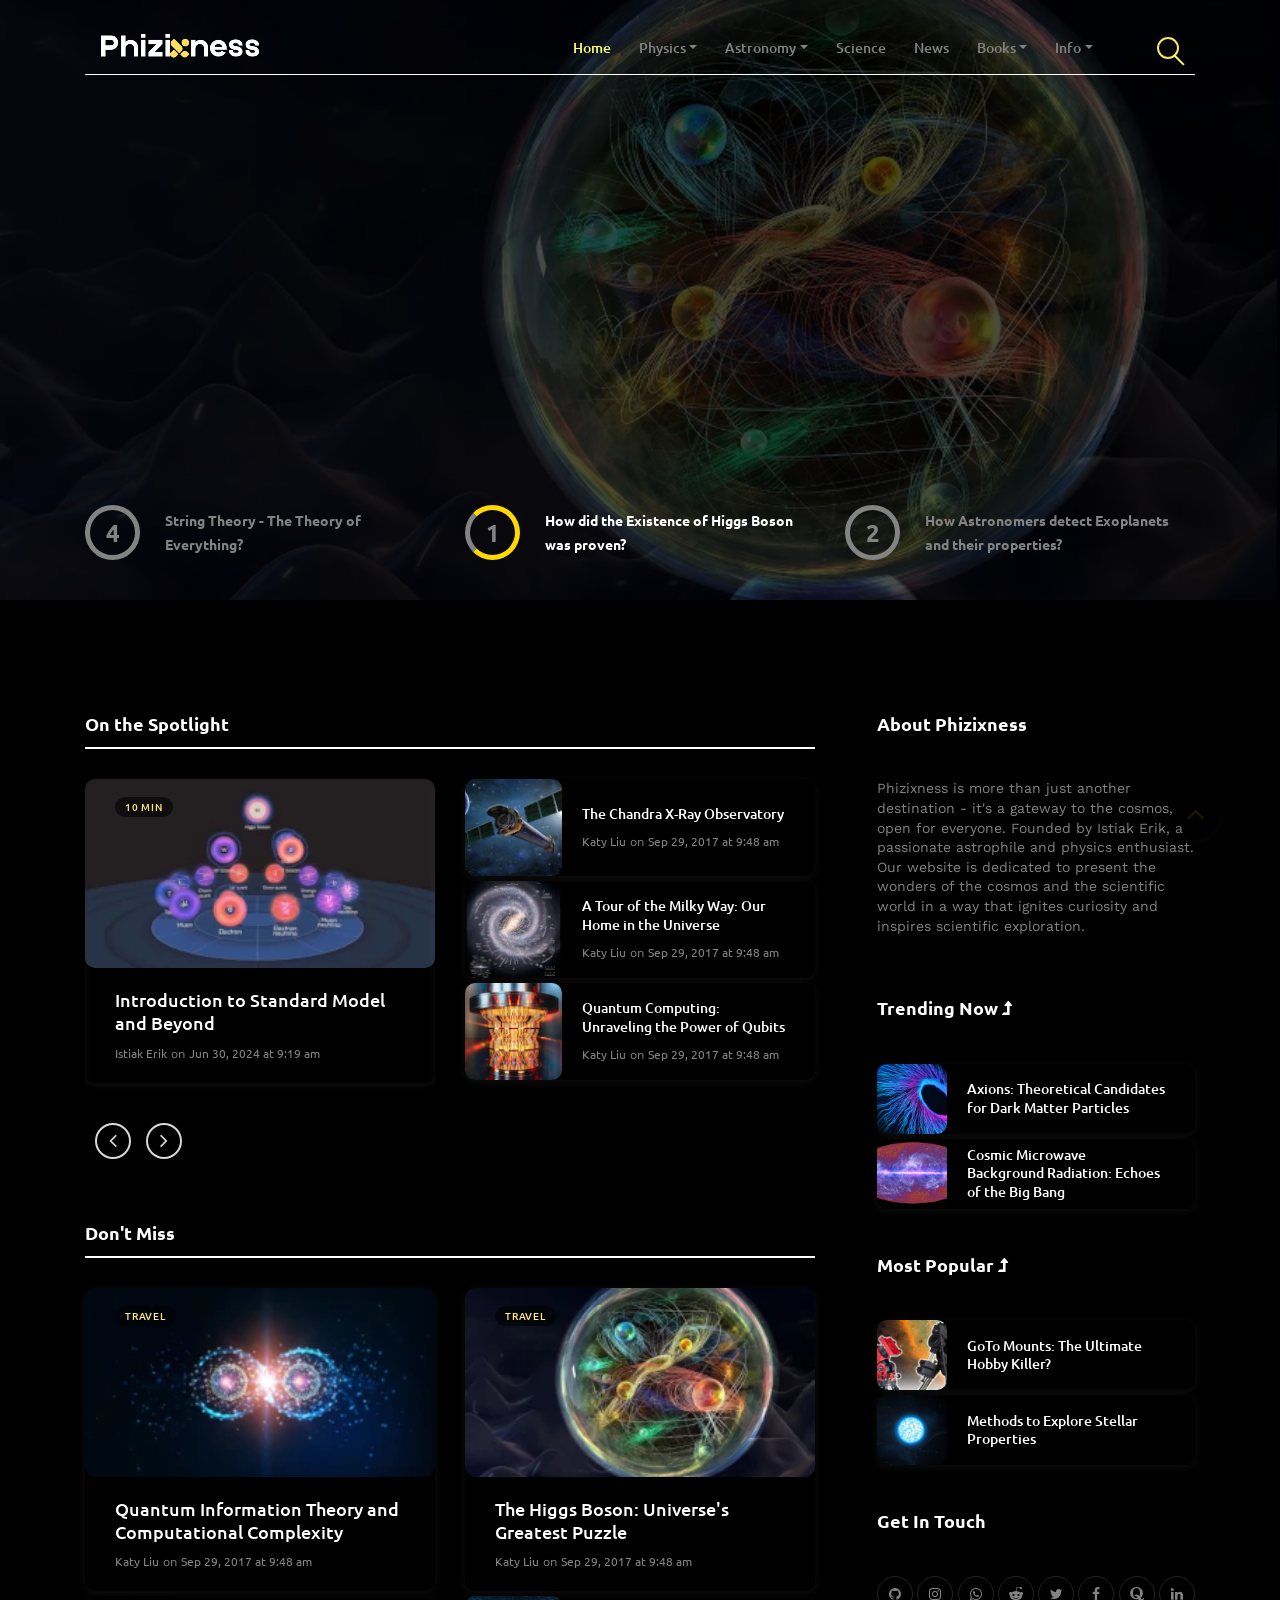
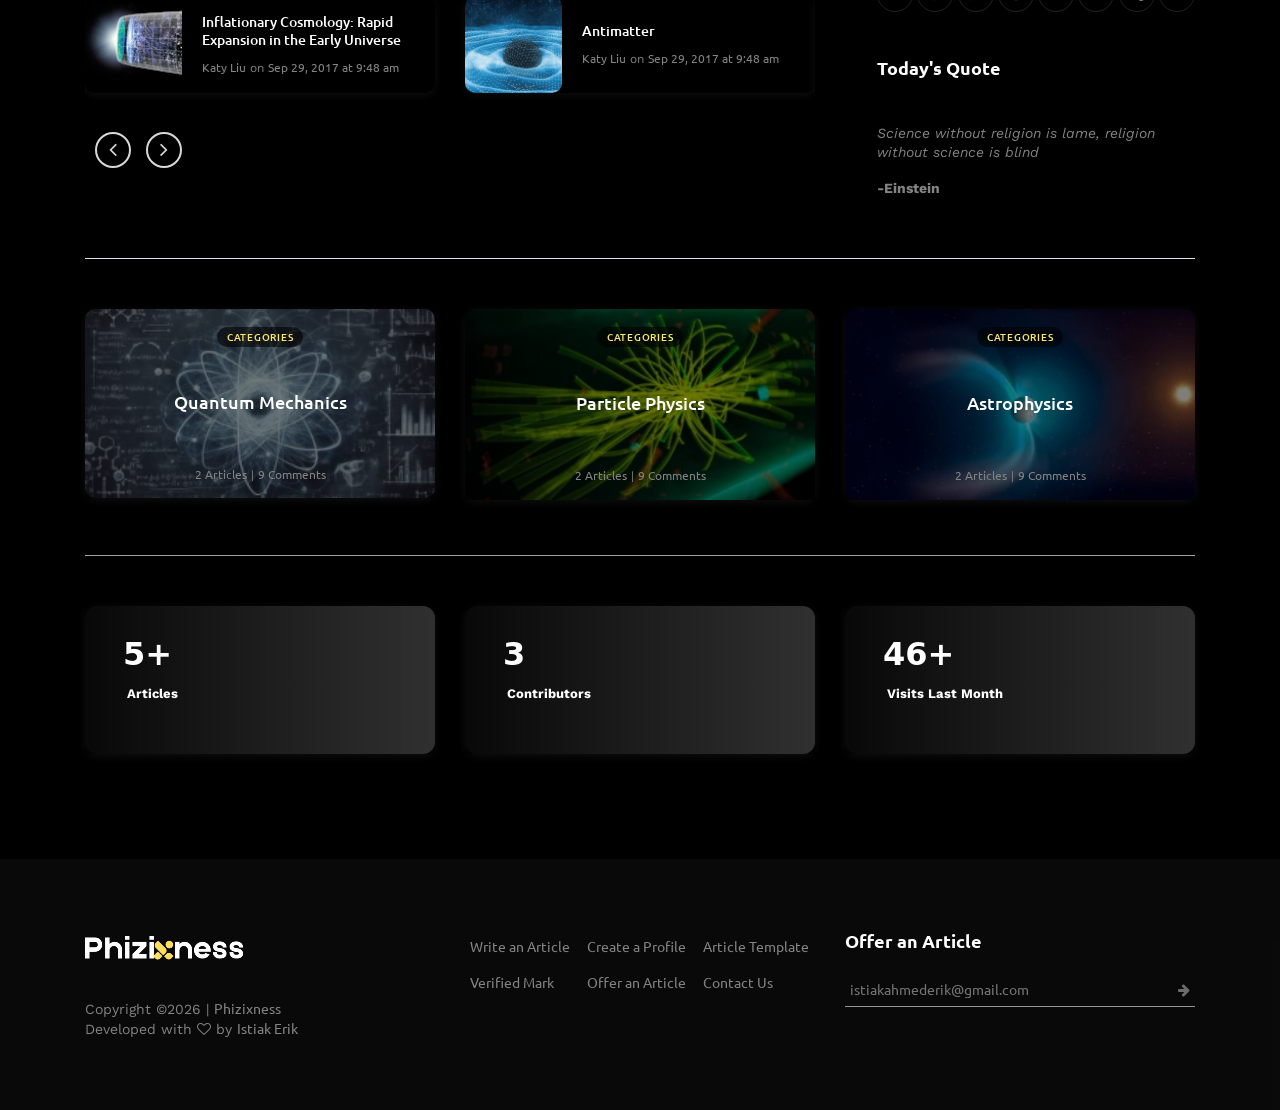
==== commit ffcd72ce: "Update index.html" ====
--- a/index.html
+++ b/index.html
@@ -4,7 +4,7 @@
 
 <head>
     <meta charset="UTF-8">
-    <meta name="description" content="">
+    <meta name="description" content="phizixness Phizixness phizix">
     <meta http-equiv="X-UA-Compatible" content="IE=edge">
     <meta name="viewport" content="width=device-width, initial-scale=1, shrink-to-fit=no">
     <!-- The above 4 meta tags *must* come first in the head; any other head content must come *after* these tags -->
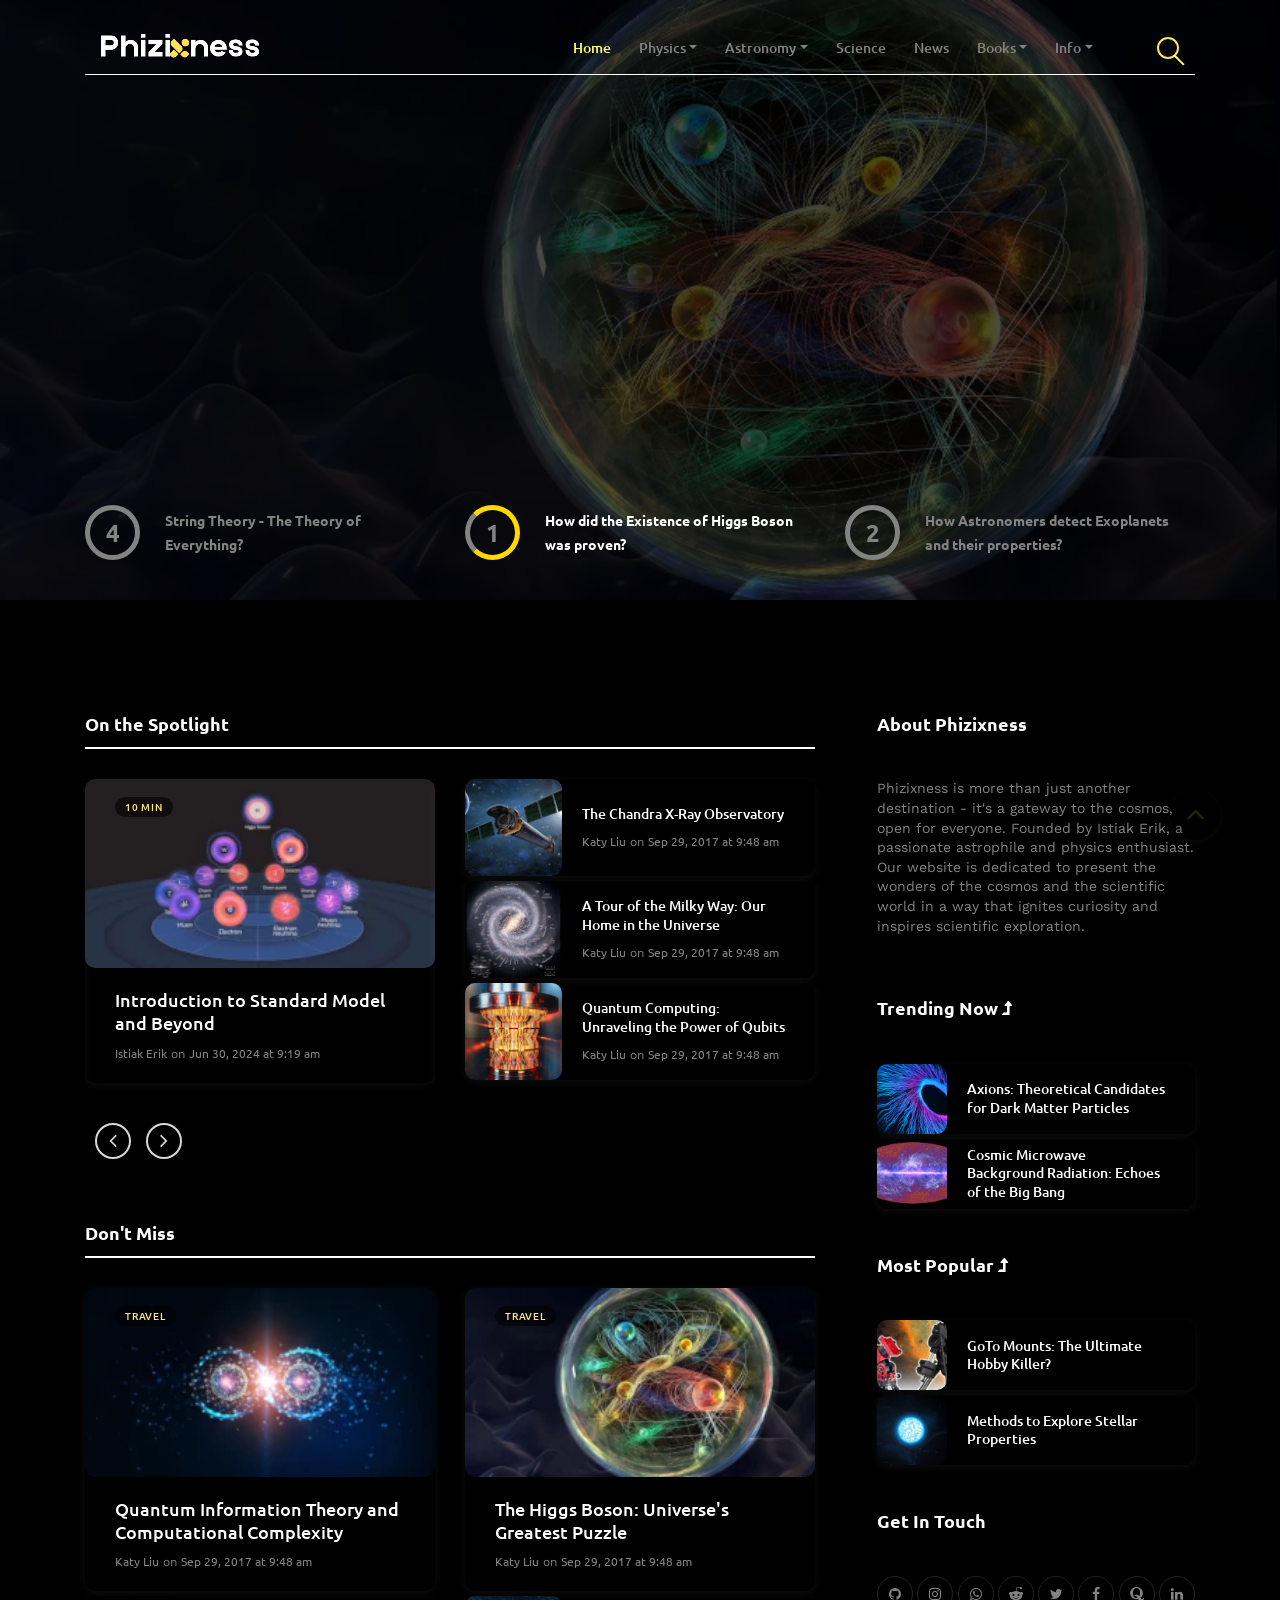
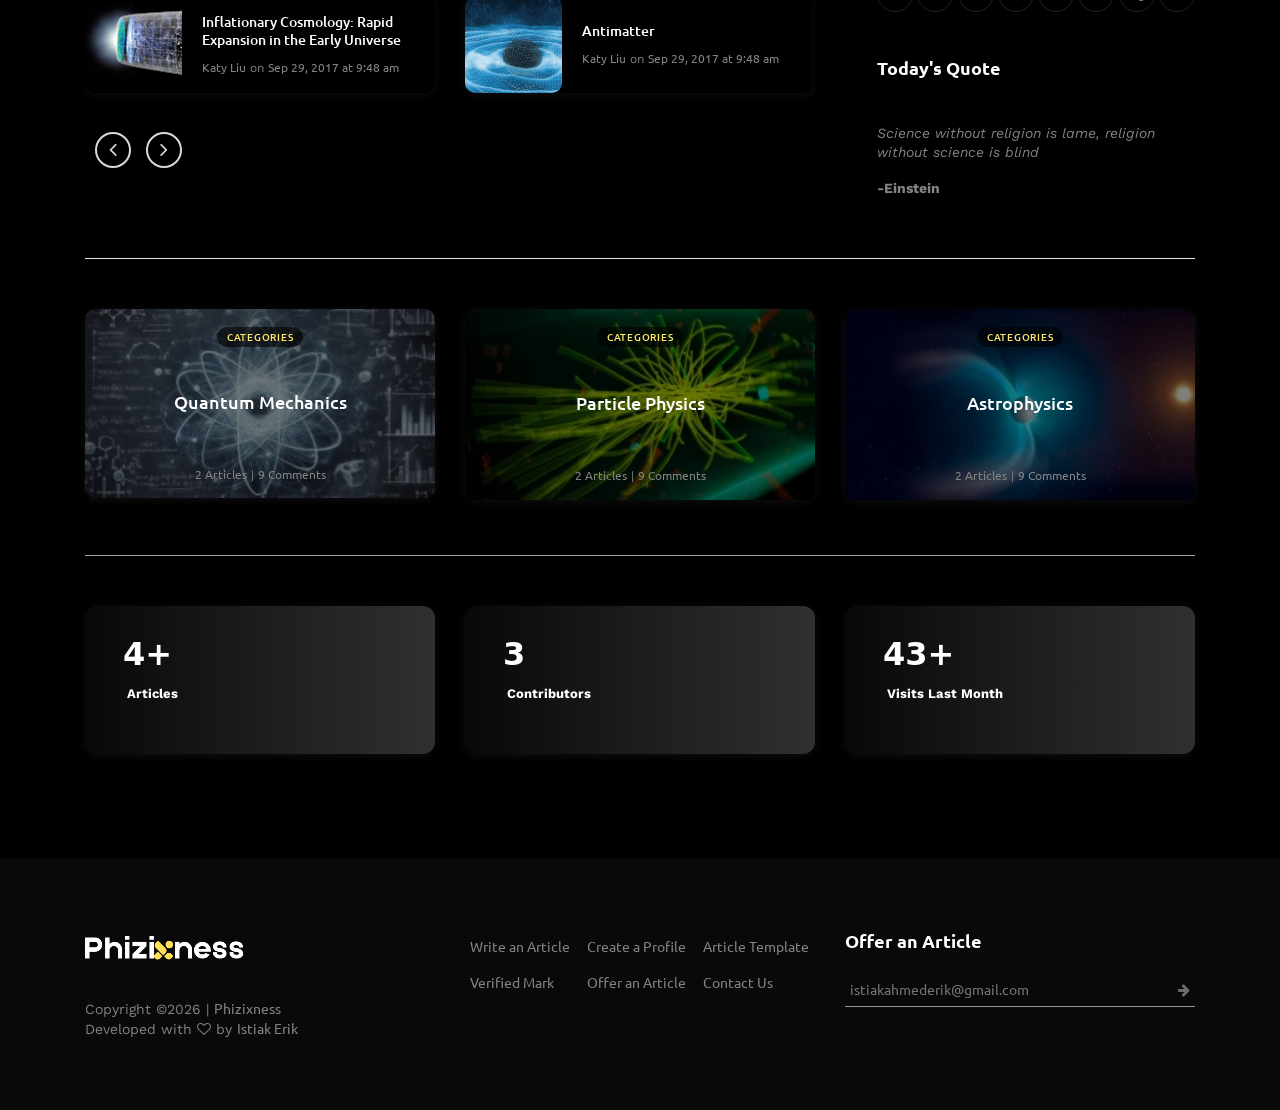
==== commit a1c0e896: "Add files via upload" ====
--- a/index.html
+++ b/index.html
@@ -4,10 +4,11 @@
 
 <head>
     <meta charset="UTF-8">
-    <meta name="description" content="phizixness Phizixness phizix">
+    <meta name="description" content="Phizixness phizixness phizix">
     <meta http-equiv="X-UA-Compatible" content="IE=edge">
     <meta name="viewport" content="width=device-width, initial-scale=1, shrink-to-fit=no">
-    <!-- The above 4 meta tags *must* come first in the head; any other head content must come *after* these tags -->
+    
+    <!-- The above 4 meta tags *must* come first in the head; any other head content must come *after* these tags.-->
 
     <!-- Title  -->
     <title>Phizixness - Home</title>
@@ -18,7 +19,7 @@
     <!-- Style CSS -->
     <link rel="stylesheet" href="style.css">
 
-<!-- Google tag (gtag.js) -->
+<!-- Google Analytics -->
 <script async src="https://www.googletagmanager.com/gtag/js?id=G-6TRLHV42CL"></script>
 <script>
   window.dataLayer = window.dataLayer || [];
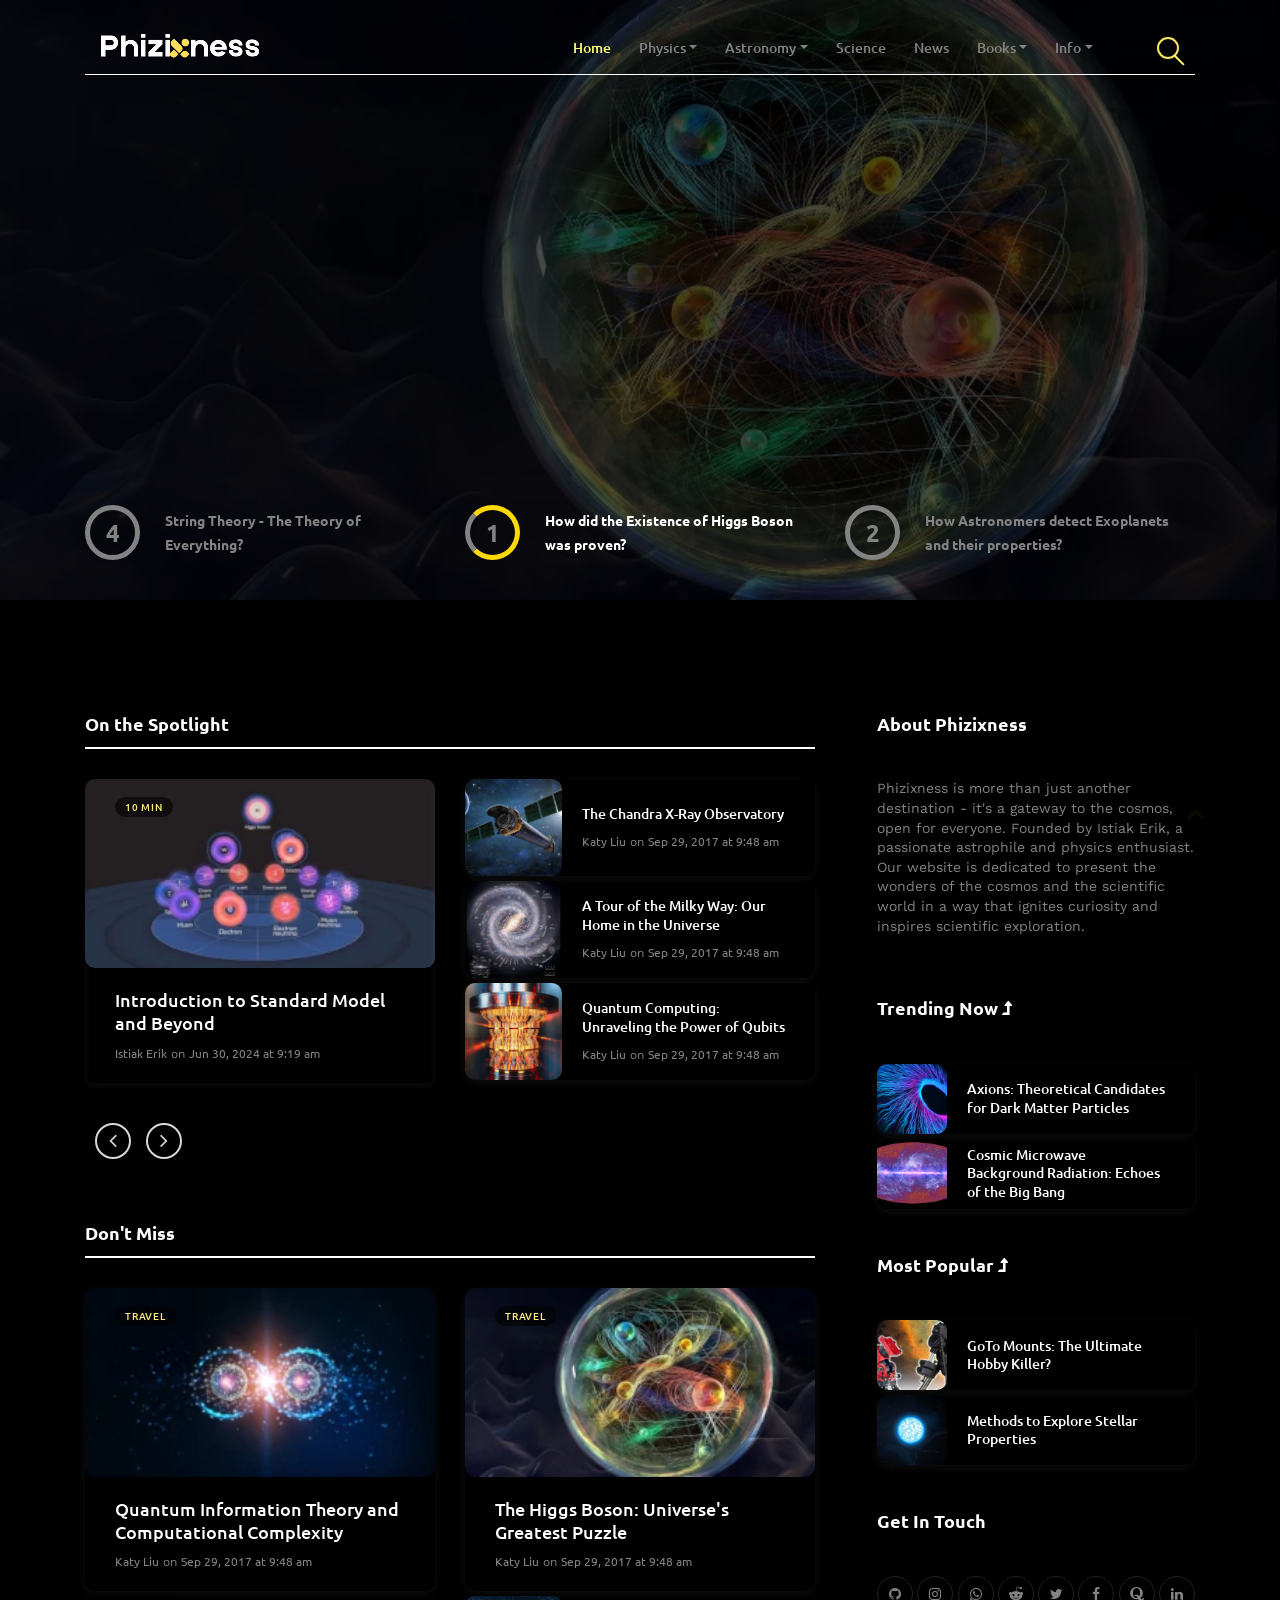
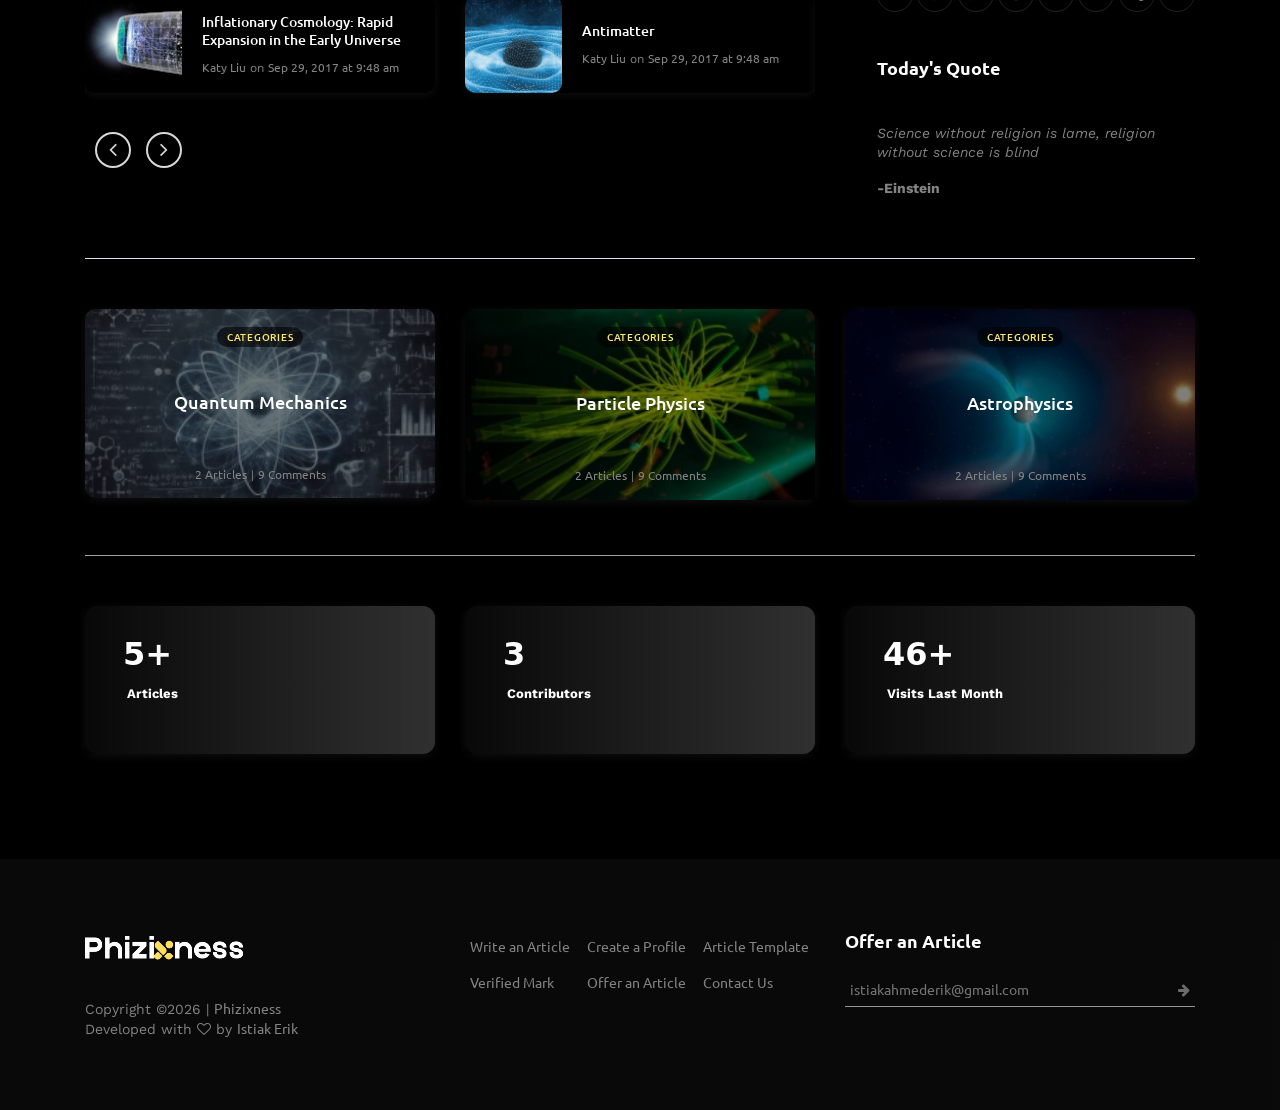
==== commit c4a77d5a: "Add files via upload" ====
--- a/index.html
+++ b/index.html
@@ -779,8 +779,8 @@
                         <a href="#"><img src="img/core-img/logo.png" alt=""></a>
                         <div class="copywrite-text mt-30">
                             <p><!-- Link back to Colorlib can't be removed. Template is licensed under CC BY 3.0. -->
-Copyright &copy;<script>document.write(new Date().getFullYear());</script> | <a href="https://colorlib.com" target="_blank">Phizixness</a> 
-<p>Developed with <i class="fa fa-heart-o" aria-hidden="true"></i> by <a href="https://colorlib.com" target="_blank">Istiak Erik</a> </p>
+Copyright &copy;<script>document.write(new Date().getFullYear());</script> | <a href="https://istiakerik.github.io" target="_blank">Phizixness</a> 
+<p>Developed with <i class="fa fa-heart-o" aria-hidden="true"></i> by <a href="https://istiakerik.github.io" target="_blank">Istiak Erik</a> </p>
 <!-- Link back to Colorlib can't be removed. Template is licensed under CC BY 3.0. --></p>
                         </div>
                     </div>
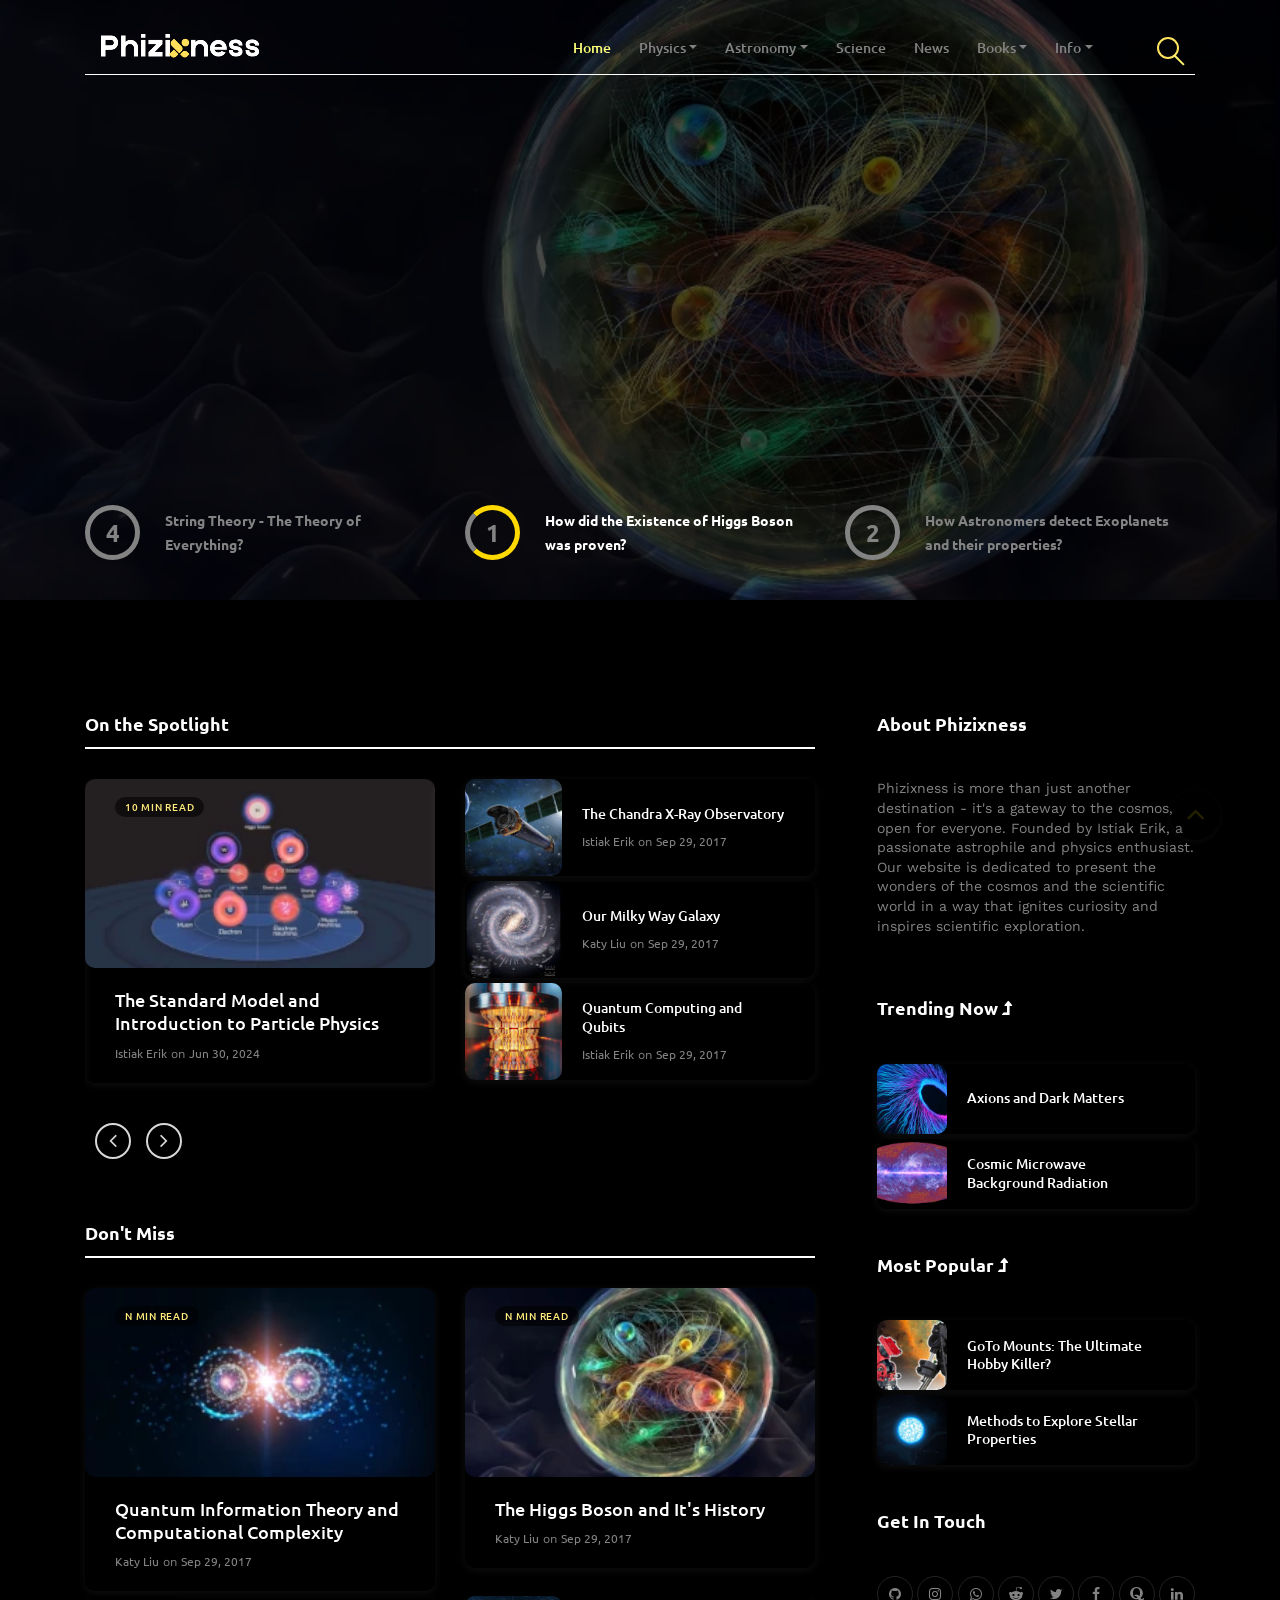
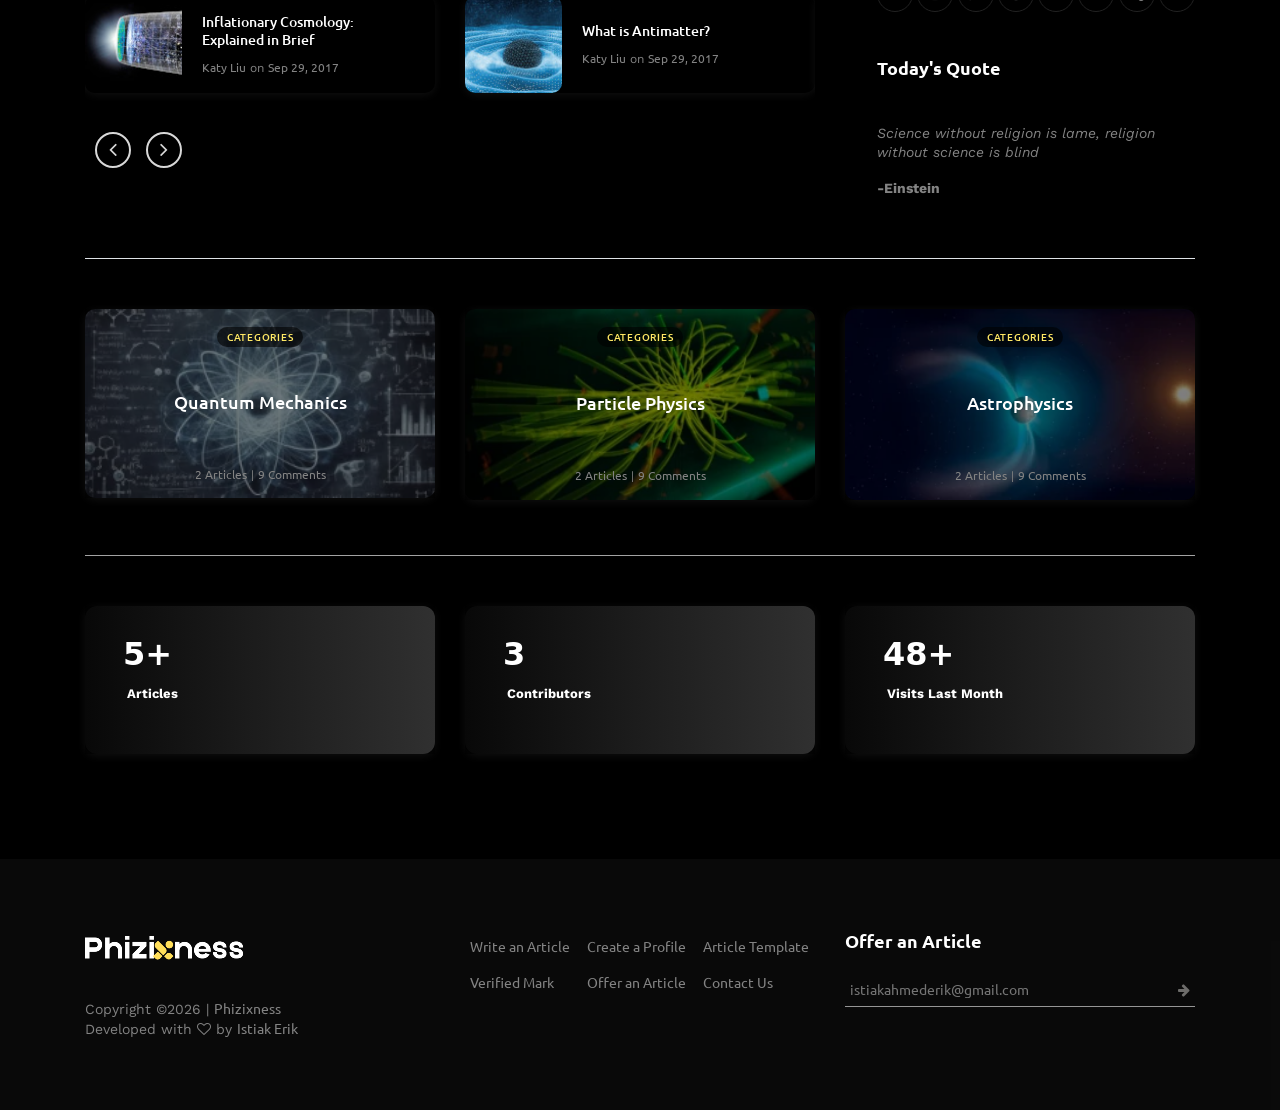
==== commit 15dea83d: "Add files via upload" ====
--- a/index.html
+++ b/index.html
@@ -217,16 +217,16 @@
                                                     <div class="post-thumbnail">
                                                         <a href="pp-Standard-Model.html"> <img src="img/main-img/pp/pp-1.webp" alt=""></a>
                                                         <!-- Catagory -->
-                                                        <div class="post-cta"><a href="#">10 Min</a></div>
+                                                        <div class="post-cta"><a href="#">10 Min read</a></div>
                                                     </div>
                                                     <!-- Post Content -->
                                                     <div class="post-content">
                                                         <a href="pp-Standard-Model.html" class="headline">
-                                                            <h5>Introduction to Standard Model and Beyond</h5>
+                                                            <h5>The Standard Model and Introduction to Particle Physics</h5>
                                                         </a>
                                                         <!-- Post Meta -->
                                                         <div class="post-meta">
-                                                            <p><a href="#" class="post-author">Istiak Erik</a> on <a href="#" class="post-date">Jun 30, 2024 at 9:19 am</a></p>
+                                                            <p><a href="#" class="post-author">Istiak Erik</a> on <a href="#" class="post-date">Jun 30, 2024</a></p>
                                                         </div>
                                                     </div>
                                                 </div>
@@ -237,7 +237,7 @@
                                                     <div class="post-thumbnail">
                                                         <a href="an-Tapestry-of-Constellations.html"> <img src="img/main-img/an/an-1.webp" alt=""></a>
                                                         <!-- Catagory -->
-                                                        <div class="post-cta"><a href="#">travel</a></div>
+                                                        <div class="post-cta"><a href="#">17 min read</a></div>
                                                     </div>
                                                     <!-- Post Content -->
                                                     <div class="post-content">
@@ -246,7 +246,7 @@
                                                         </a>
                                                         <!-- Post Meta -->
                                                         <div class="post-meta">
-                                                            <p><a href="#" class="post-author">Istiak Erik</a> on <a href="#" class="post-date">Jun 30, 2024 at 9:19 am</a></p>
+                                                            <p><a href="#" class="post-author">Istiak Erik</a> on <a href="#" class="post-date">Jun 30, 2024</a></p>
                                                         </div>
                                                     </div>
                                                 </div>
@@ -269,7 +269,7 @@
                                                     </a>
                                                     <!-- Post Meta -->
                                                     <div class="post-meta">
-                                                        <p><a href="chandraxray.html" class="post-author">Katy Liu</a> on <a href="#" class="post-date">Sep 29, 2017 at 9:48 am</a></p>
+                                                        <p><a href="chandraxray.html" class="post-author">Istiak Erik</a> on <a href="#" class="post-date">Sep 29, 2017</a></p>
                                                     </div>
                                                 </div>
                                             </div>
@@ -285,11 +285,11 @@
                                                 <!-- Post Content -->
                                                 <div class="post-content">
                                                     <a href="tourofmilkyway.html" class="headline">
-                                                        <h5>A Tour of the Milky Way: Our Home in the Universe</h5>
+                                                        <h5>Our Milky Way Galaxy</h5>
                                                     </a>
                                                     <!-- Post Meta -->
                                                     <div class="post-meta">
-                                                        <p><a href="tourofmilkyway.html" class="post-author">Katy Liu</a> on <a href="#" class="post-date">Sep 29, 2017 at 9:48 am</a></p>
+                                                        <p><a href="tourofmilkyway.html" class="post-author">Katy Liu</a> on <a href="#" class="post-date">Sep 29, 2017</a></p>
                                                     </div>
                                                 </div>
                                             </div>
@@ -303,11 +303,11 @@
                                                 <!-- Post Content -->
                                                 <div class="post-content">
                                                     <a href="qcomputing.hml" class="headline">
-                                                        <h5>Quantum Computing: Unraveling the Power of Qubits</h5>
+                                                        <h5>Quantum Computing and Qubits</h5>
                                                     </a>
                                                     <!-- Post Meta -->
                                                     <div class="post-meta">
-                                                        <p><a href="qcomputing.html" class="post-author">Katy Liu</a> on <a href="#" class="post-date">Sep 29, 2017 at 9:48 am</a></p>
+                                                        <p><a href="qcomputing.html" class="post-author">Istiak Erik</a> on <a href="#" class="post-date">Sep 29, 2017</a></p>
                                                     </div>
                                                 </div>
                                             </div>
@@ -337,7 +337,7 @@
                         <div class="post-thumbnail">
                             <a href="pp-sm.html"> <img src="img/main-img/qm/qm-1.webp" alt=""></a>
                             <!-- Catagory -->
-                            <div class="post-cta"><a href="#">travel</a></div>
+                            <div class="post-cta"><a href="#">n min read</a></div>
                         </div>
                         <!-- Post Content -->
                         <div class="post-content">
@@ -346,7 +346,7 @@
                             </a>
                             <!-- Post Meta -->
                             <div class="post-meta">
-                                <p><a href="#" class="post-author">Katy Liu</a> on <a href="#" class="post-date">Sep 29, 2017 at 9:48 am</a></p>
+                                <p><a href="#" class="post-author">Katy Liu</a> on <a href="#" class="post-date">Sep 29, 2017</a></p>
                             </div>
                         </div>
                     </div>
@@ -359,16 +359,16 @@
                         <div class="post-thumbnail">
                             <a href="pp-sm.html"> <img src="img/main-img/pp/pp-2.webp" alt=""></a>
                             <!-- Catagory -->
-                            <div class="post-cta"><a href="#">travel</a></div>
+                            <div class="post-cta"><a href="#">n min read</a></div>
                         </div>
                         <!-- Post Content -->
                         <div class="post-content">
                             <a href="#" class="headline">
-                                <h5>The Higgs Boson: Universe's Greatest Puzzle</h5>
+                                <h5>The Higgs Boson and It's History</h5>
                             </a>
                             <!-- Post Meta -->
                             <div class="post-meta">
-                                <p><a href="#" class="post-author">Katy Liu</a> on <a href="#" class="post-date">Sep 29, 2017 at 9:48 am</a></p>
+                                <p><a href="#" class="post-author">Katy Liu</a> on <a href="#" class="post-date">Sep 29, 2017</a></p>
                             </div>
                         </div>
                     </div>
@@ -391,11 +391,11 @@
                                         <!-- Post Content -->
                                         <div class="post-content">
                                             <a href="#" class="headline">
-                                                <h5>Inflationary Cosmology: Rapid Expansion in the Early Universe</h5>
+                                                <h5>Inflationary Cosmology: Explained in Brief</h5>
                                             </a>
                                             <!-- Post Meta -->
                                             <div class="post-meta">
-                                                <p><a href="#" class="post-author">Katy Liu</a> on <a href="#" class="post-date">Sep 29, 2017 at 9:48 am</a></p>
+                                                <p><a href="#" class="post-author">Katy Liu</a> on <a href="#" class="post-date">Sep 29, 2017</a></p>
                                             </div>
                                         </div>
                                     </div>
@@ -411,11 +411,11 @@
                                         <!-- Post Content -->
                                         <div class="post-content">
                                             <a href="#" class="headline">
-                                                <h5>Antimatter</h5>
+                                                <h5>What is Antimatter?</h5>
                                             </a>
                                             <!-- Post Meta -->
                                             <div class="post-meta">
-                                                <p><a href="#" class="post-author">Katy Liu</a> on <a href="#" class="post-date">Sep 29, 2017 at 9:48 am</a></p>
+                                                <p><a href="#" class="post-author">Katy Liu</a> on <a href="#" class="post-date">Sep 29, 2017</a></p>
                                             </div>
                                         </div>
                                     </div>
@@ -436,11 +436,11 @@
                                         <!-- Post Content -->
                                         <div class="post-content">
                                             <a href="#" class="headline">
-                                                <h5>Quantum Field Theory: Describing Particles as Excitations in Fields</h5>
+                                                <h5>Quantum Field Theory</h5>
                                             </a>
                                             <!-- Post Meta -->
                                             <div class="post-meta">
-                                                <p><a href="#" class="post-author">Katy Liu</a> on <a href="#" class="post-date">Sep 29, 2017 at 9:48 am</a></p>
+                                                <p><a href="#" class="post-author">Katy Liu</a> on <a href="#" class="post-date">Sep 29, 2017</a></p>
                                             </div>
                                         </div>
                                     </div>
@@ -456,11 +456,11 @@
                                         <!-- Post Content -->
                                         <div class="post-content">
                                             <a href="#" class="headline">
-                                                <h5>Einstein's Legacy: Understanding General Relativity and its Implications</h5>
+                                                <h5>Einstein's Legacy: Theory of Reletivity</h5>
                                             </a>
                                             <!-- Post Meta -->
                                             <div class="post-meta">
-                                                <p><a href="#" class="post-author">Katy Liu</a> on <a href="#" class="post-date">Sep 29, 2017 at 9:48 am</a></p>
+                                                <p><a href="#" class="post-author">Katy Liu</a> on <a href="#" class="post-date">Sep 29, 2017</a></p>
                                             </div>
                                         </div>
                                     </div>
@@ -530,7 +530,7 @@
                                     <!-- Post Content -->
                                     <div class="post-content">
                                         <a href="axion.html" class="headline">
-                                            <h5 class="mb-0">Axions: Theoretical Candidates for Dark Matter Particles</h5>
+                                            <h5 class="mb-0">Axions and Dark Matters</h5>
                                         </a>
                                     </div>
                                 </div>
@@ -544,7 +544,7 @@
     <!-- Post Content -->
     <div class="post-content">
         <a href="cmb.html" class="headline">
-            <h5 class="mb-0">Cosmic Microwave Background Radiation: Echoes of the Big Bang</h5>
+            <h5 class="mb-0">Cosmic Microwave Background Radiation</h5>
         </a>
     </div>
 </div>
